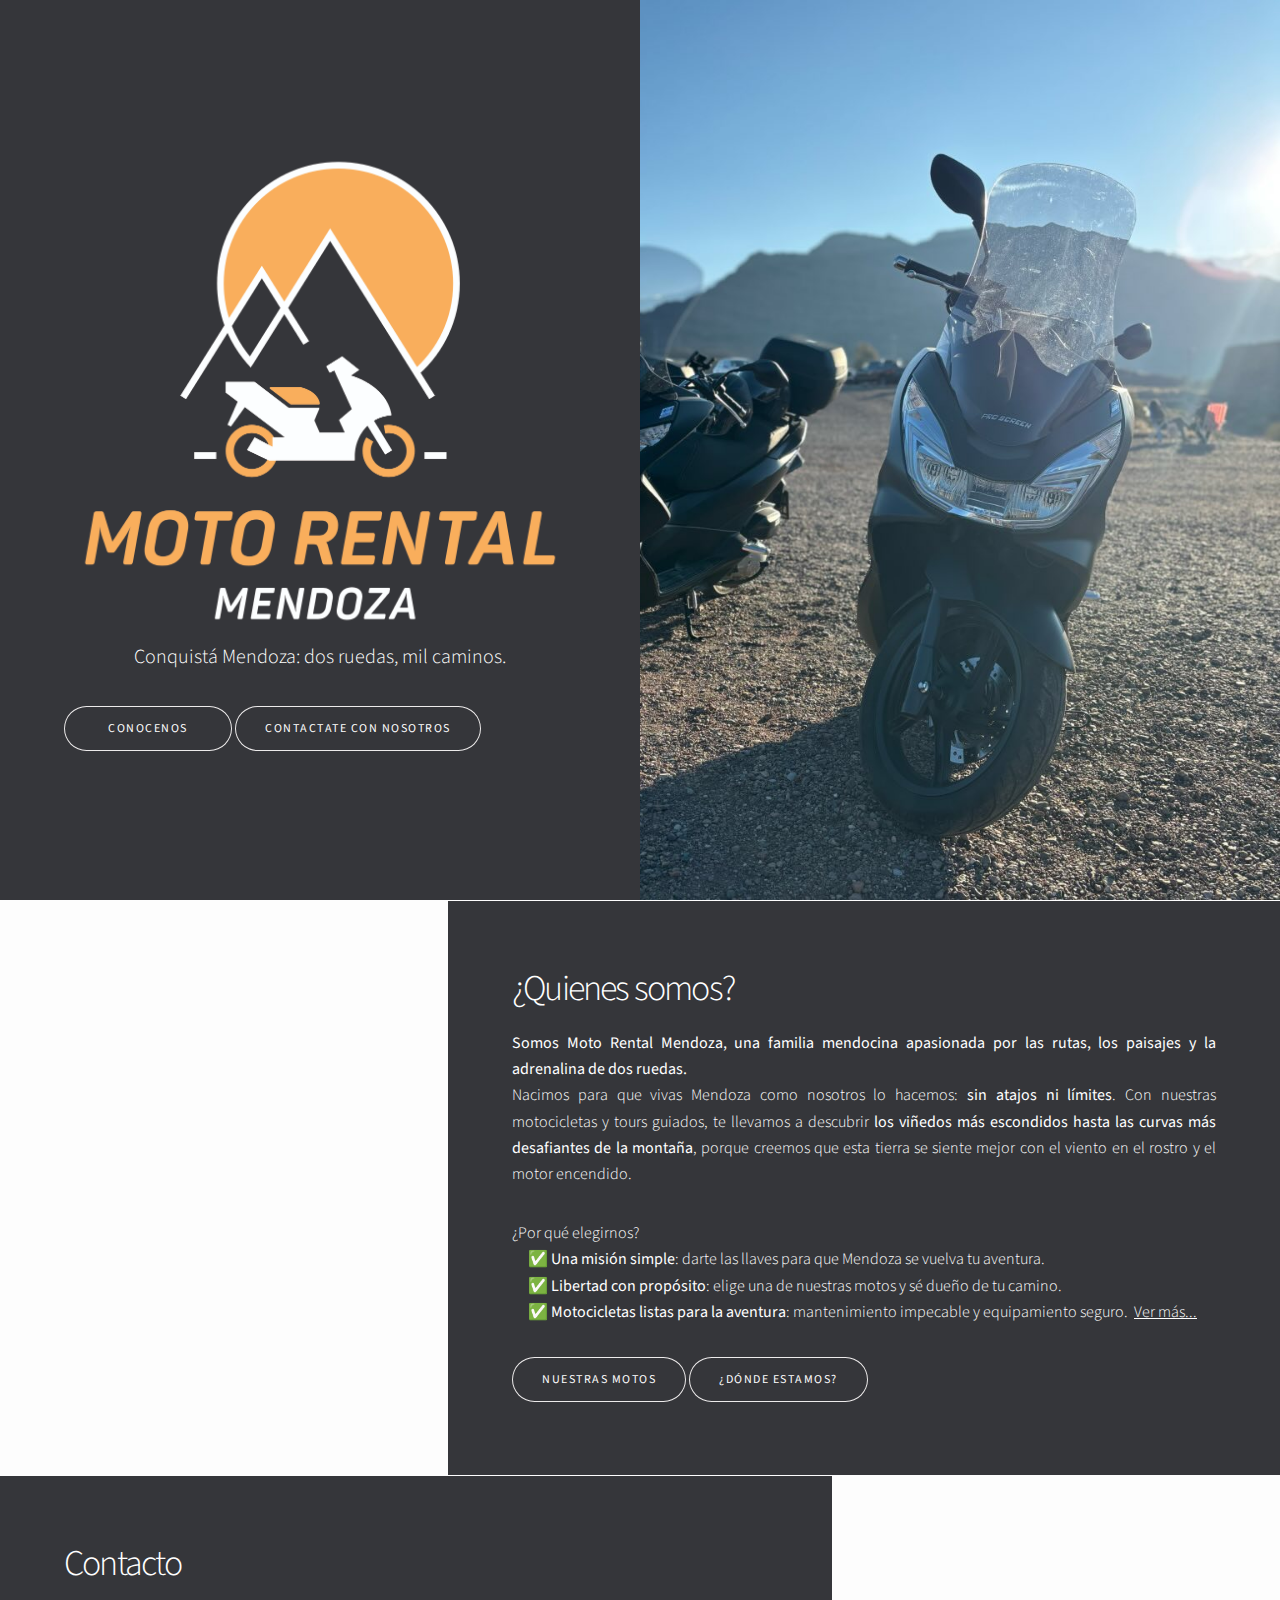
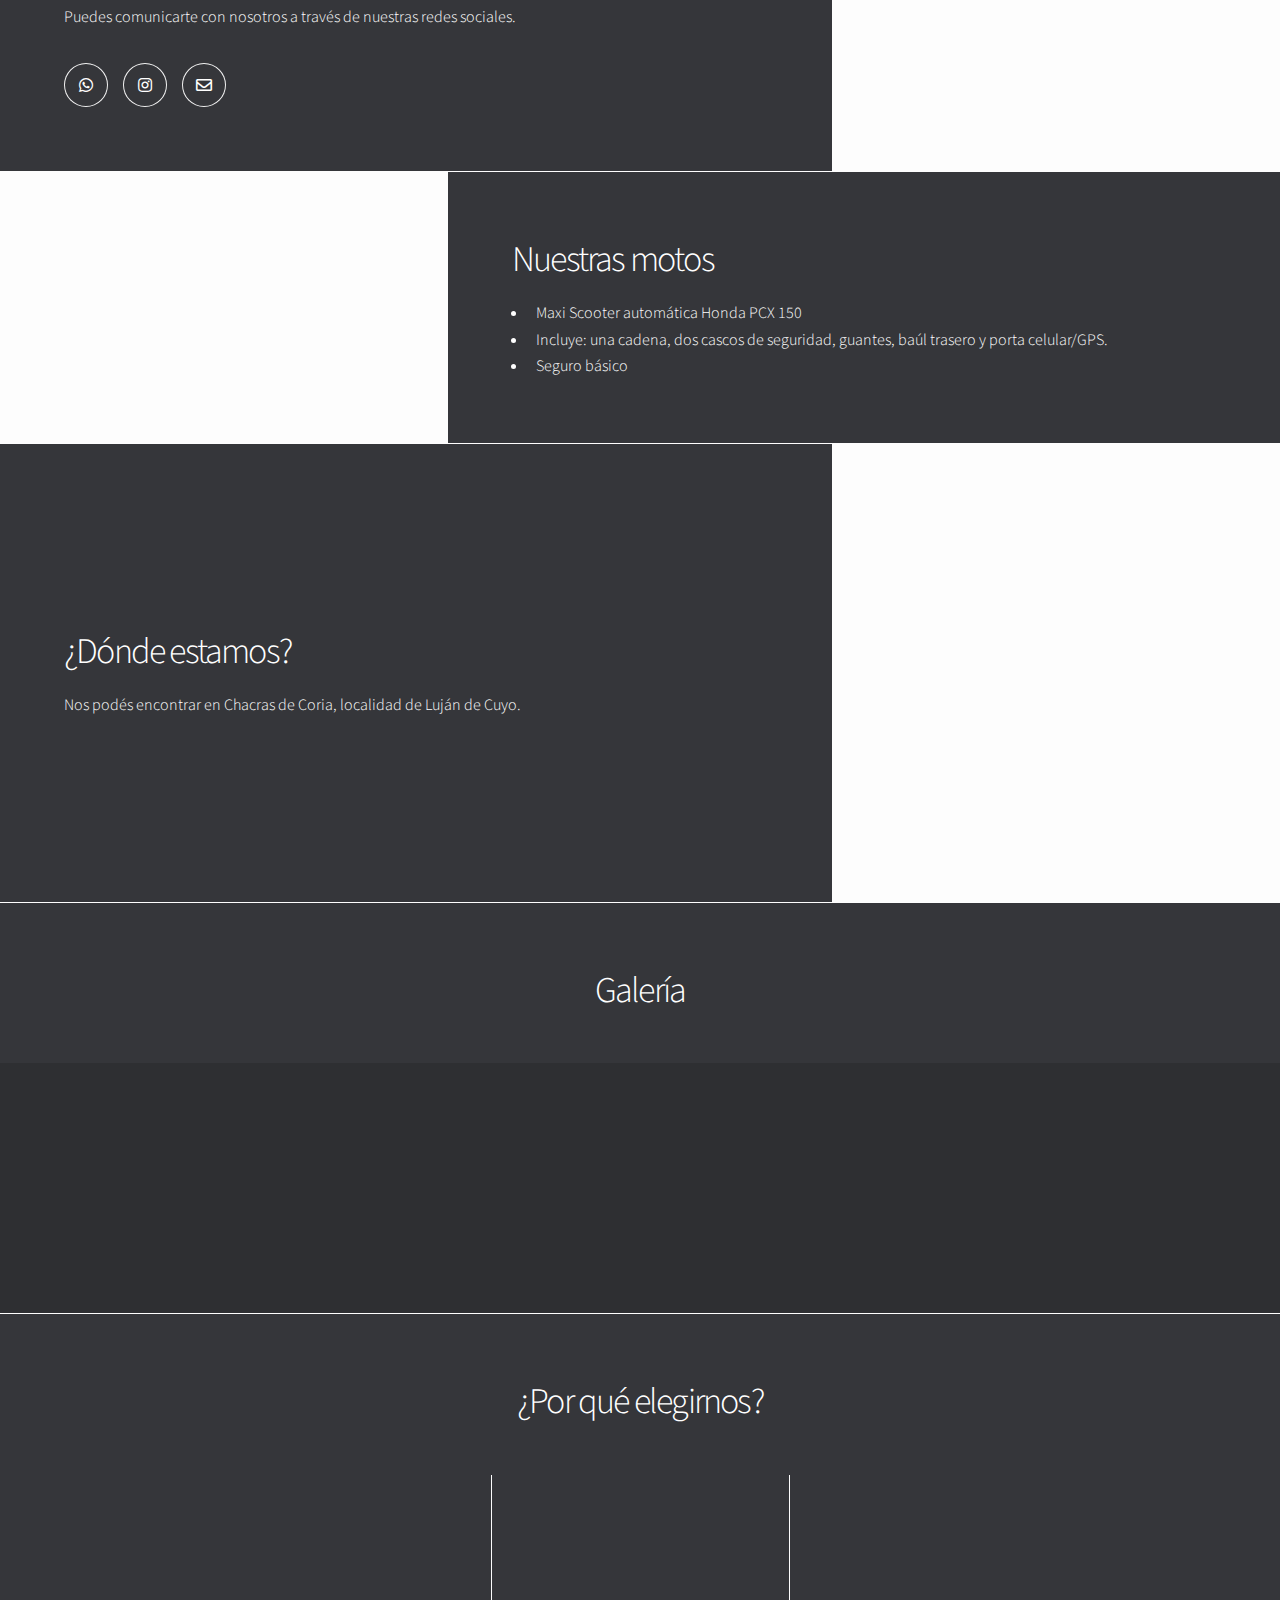
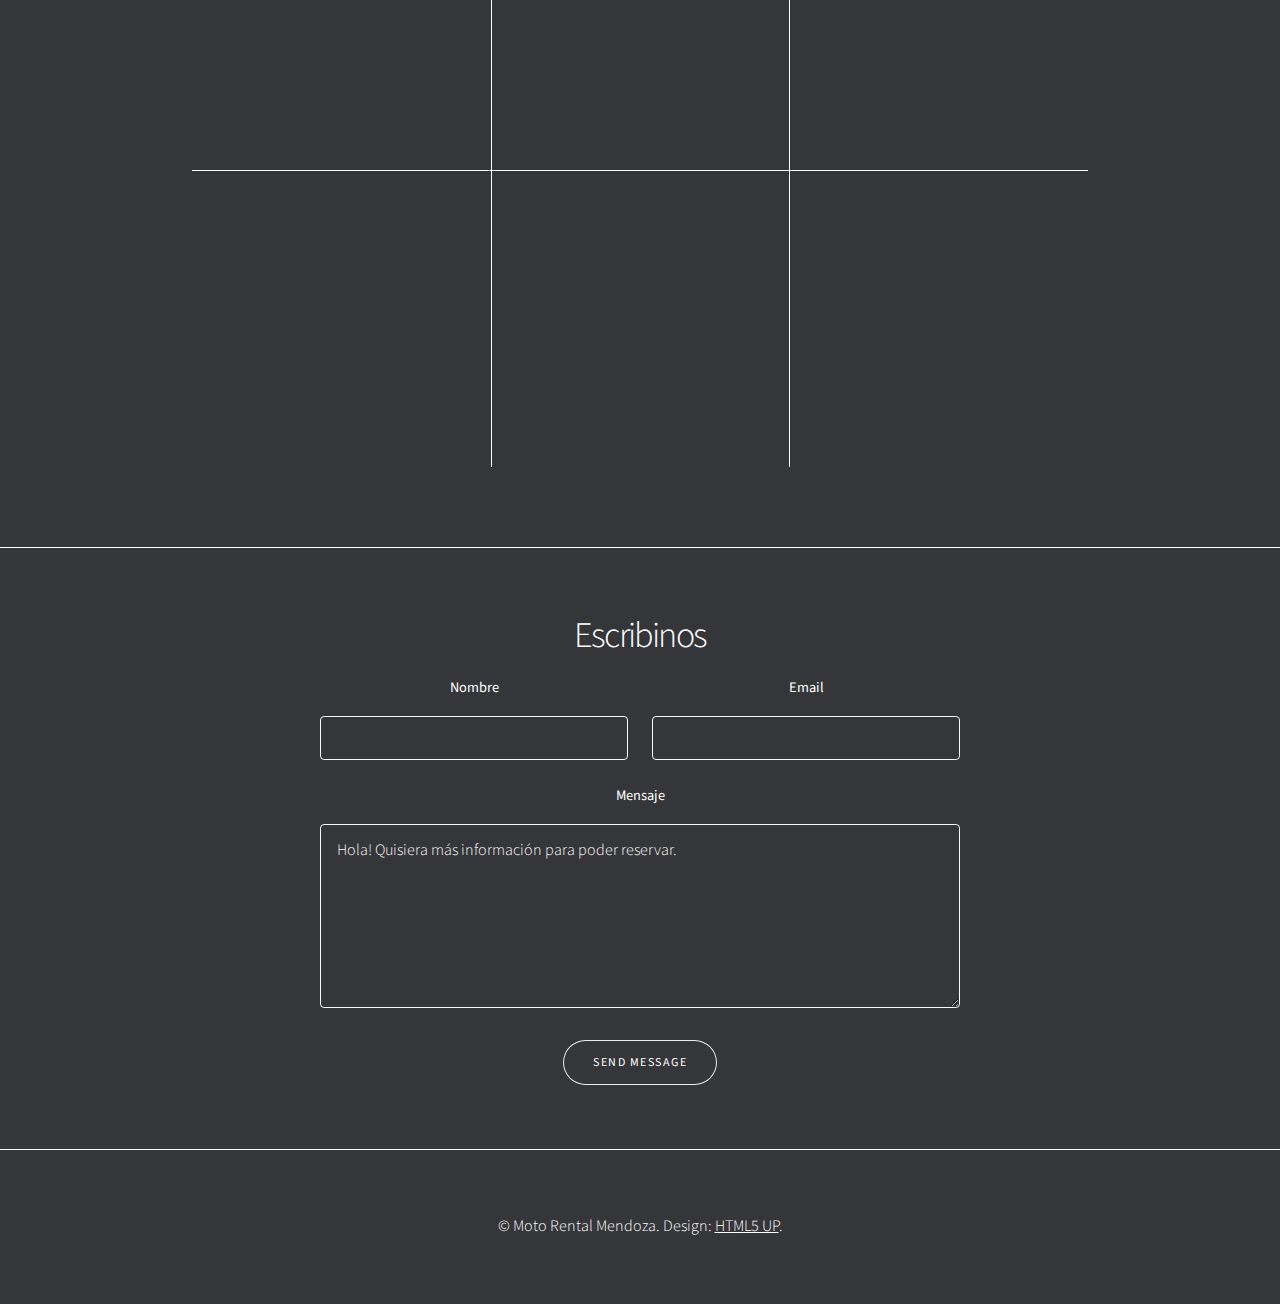
==== index.html @ cdc30442 "[003] Completando la información y estructura" ====
<!DOCTYPE HTML>
<!--
	Story by HTML5 UP
	html5up.net | @ajlkn
	Free for personal and commercial use under the CCA 3.0 license (html5up.net/license)
-->
<html>
	<head>
		<title>Moto Rental Mendoza</title>
		<meta charset="utf-8" />
		<meta name="viewport" content="width=device-width, initial-scale=1, user-scalable=no" />
		<link rel="stylesheet" href="assets/css/main.css" />
		<noscript><link rel="stylesheet" href="assets/css/noscript.css" /></noscript>
	</head>
	<body class="is-preload">

		<!-- Wrapper -->
			<div id="wrapper" class="divided">

				<!-- One -->
					<section class="banner style1 orient-left content-align-left image-position-right fullscreen onload-image-fade-in onload-content-fade-right">
						<div class="content">
							<div style="text-align: center;">
								<img src="images/logo.jpg" alt="Moto Rental Mendoza"  
									style="display: block; margin: auto; 
									max-width: 500px; 
									width: 100%; 
									height: auto;
									object-fit: contain;"
								>
								<!-- <h1>Moto Rental Mendoza</h1> -->
								<p class="major">Conquistá Mendoza: dos ruedas, mil caminos.</p>
							</div>
							<ul class="actions stacked">
								<li>
									<a href="#about-us" class="button big wide smooth-scroll-middle">Conocenos</a>
									<a href="#contact" class="button big wide smooth-scroll-middle">Contactate con nosotros</a>
								</li>
							</ul>
						</div>
						<div class="image">
							<img src="images/banner.jpg" alt="" />
						</div>
					</section>

				<!-- Two -->
					<section class="spotlight style1 orient-right content-align-left image-position-center onscroll-image-fade-in" id="about-us">
						<div class="content">
							<h2>¿Quienes somos?</h2>
							<p style="text-align: justify;"><strong>Somos Moto Rental Mendoza, una familia mendocina apasionada por las rutas, los paisajes y la adrenalina de dos ruedas.</strong>
							<br/>
							Nacimos para que vivas Mendoza como nosotros lo hacemos: <strong>sin atajos ni límites</strong>. Con nuestras motocicletas y tours guiados, te llevamos a descubrir <strong> los viñedos más escondidos hasta las curvas más desafiantes de la montaña</strong>, porque creemos que esta tierra se siente mejor con el viento en el rostro y el motor encendido.</p>
							<p style="text-align: justify;">¿Por qué elegirnos?
								<br/>
								&emsp;✅ <strong>Una misión simple</strong>: darte las llaves para que Mendoza se vuelva tu aventura.
								<br/>
								&emsp;✅ <strong>Libertad con propósito</strong>: elige una de nuestras motos y sé dueño de tu camino.
								<br/>
								&emsp;✅ <strong>Motocicletas listas para la aventura</strong>: mantenimiento impecable y equipamiento seguro.
								&nbsp;<a href="#advantages" class="smooth-scroll-middle">Ver más...</a>
							</p>
							<ul class="actions stacked">
								<li>
									<a href="#characteristics" class="button big wide smooth-scroll-middle">Nuestras motos</a>
									<a href="#location" class="button big wide smooth-scroll-middle">¿Dónde estamos?</a>
								</li>
							</ul>
						</div>
						<div class="image">
							<img src="images/spotlight01.jpg" alt="" />
						</div>
					</section>

				<!-- Three -->
					<section class="spotlight style1 orient-left content-align-left image-position-center onscroll-image-fade-in" id="contact">
						<div class="content">
							<h2>Contacto</h2>
							<p>Puedes comunicarte con nosotros a través de nuestras redes sociales.</p>
							<div class="inner">
								<ul class="icons">
									<li><a href="https://wa.me/+5492616161422" class="icon brands style2 fa-whatsapp"><span class="label">WhatsApp</span></a></li>
									<li><a href="https://www.instagram.com/moto.rental.mendoza/" class="icon brands style2 fa-instagram"><span class="label">Instagram</span></a></li>
									<li><a href="#get-in-touch" class="icon style2 fa-envelope smooth-scroll-middle"><span class="label">Email</span></a></li>
								</ul>
							</div>
						</div>
						<div class="image">
							<img src="images/spotlight02.jpg" alt="" />
						</div>
					</section>

				<!-- Four -->
					<section class="spotlight style1 orient-right content-align-left image-position-center onscroll-image-fade-in" id="characteristics">
						<div class="content">
							<h2>Nuestras motos</h2>
							<ul>
								<li>Maxi Scooter automática Honda PCX 150</li>
								<li>Incluye: una cadena, dos cascos de seguridad, guantes, baúl trasero y porta celular/GPS.</li>
								<li>Seguro básico</li>
							</ul>
						</div>
						<div class="image">
							<img src="images/spotlight03.jpg" alt="" />
						</div>
					</section>
				
				<!-- Five -->
					<section class="spotlight style1 orient-left content-align-left image-position-center onscroll-image-fade-in" id="location">
						<div class="content">
							<h2>¿Dónde estamos?</h2>
							<p>Nos podés encontrar en Chacras de Coria, localidad de Luján de Cuyo.</p>
						</div>
						<div class="image">
							<iframe src="https://www.google.com/maps/embed?pb=!1m18!1m12!1m3!1d53532.70103894198!2d-68.9252458429447!3d-33.00921101012655!2m3!1f0!2f0!3f0!3m2!1i1024!2i768!4f13.1!3m3!1m2!1s0x967e0b9d59da01f5%3A0x8ca1f33d0d5bf7c3!2sMoto%20Rental%20Mendoza!5e0!3m2!1ses-419!2sar!4v1741105921886!5m2!1ses-419!2sar" width="600" height="450" style="border:0;" allowfullscreen="" loading="lazy" referrerpolicy="no-referrer-when-downgrade"></iframe>
						</div>
					</section>

				<!-- Six -->
					<section class="wrapper style1 align-center">
						<div class="inner">
							<h2>Galería</h2>
						</div>

						<!-- Gallery -->
							<div class="gallery style2 medium lightbox onscroll-fade-in">
								<article>
									<a href="images/gallery/fulls/01.jpg" class="image">
										<img src="images/gallery/thumbs/01.jpg" alt="" />
									</a>
									<div class="caption">
										<h3>Ipsum Dolor</h3>
										<p>Lorem ipsum dolor amet, consectetur magna etiam elit. Etiam sed ultrices.</p>
										<ul class="actions fixed">
											<li><span class="button small">Details</span></li>
										</ul>
									</div>
								</article>
								<article>
									<a href="images/gallery/fulls/02.jpg" class="image">
										<img src="images/gallery/thumbs/02.jpg" alt="" />
									</a>
									<div class="caption">
										<h3>Feugiat Lorem</h3>
										<p>Lorem ipsum dolor amet, consectetur magna etiam elit. Etiam sed ultrices.</p>
										<ul class="actions fixed">
											<li><span class="button small">Details</span></li>
										</ul>
									</div>
								</article>
								<article>
									<a href="images/gallery/fulls/03.jpg" class="image">
										<img src="images/gallery/thumbs/03.jpg" alt="" />
									</a>
									<div class="caption">
										<h3>Magna Amet</h3>
										<p>Lorem ipsum dolor amet, consectetur magna etiam elit. Etiam sed ultrices.</p>
										<ul class="actions fixed">
											<li><span class="button small">Details</span></li>
										</ul>
									</div>
								</article>
								<article>
									<a href="images/gallery/fulls/04.jpg" class="image">
										<img src="images/gallery/thumbs/04.jpg" alt="" />
									</a>
									<div class="caption">
										<h3>Sed Tempus</h3>
										<p>Lorem ipsum dolor amet, consectetur magna etiam elit. Etiam sed ultrices.</p>
										<ul class="actions fixed">
											<li><span class="button small">Details</span></li>
										</ul>
									</div>
								</article>
								<article>
									<a href="images/gallery/fulls/05.jpg" class="image">
										<img src="images/gallery/thumbs/05.jpg" alt="" />
									</a>
									<div class="caption">
										<h3>Ultrices Magna</h3>
										<p>Lorem ipsum dolor amet, consectetur magna etiam elit. Etiam sed ultrices.</p>
										<ul class="actions fixed">
											<li><span class="button small">Details</span></li>
										</ul>
									</div>
								</article>
								<article>
									<a href="images/gallery/fulls/06.jpg" class="image">
										<img src="images/gallery/thumbs/06.jpg" alt="" />
									</a>
									<div class="caption">
										<h3>Sed Tempus</h3>
										<p>Lorem ipsum dolor amet, consectetur magna etiam elit. Etiam sed ultrices.</p>
										<ul class="actions fixed">
											<li><span class="button small">Details</span></li>
										</ul>
									</div>
								</article>
								<article>
									<a href="images/gallery/fulls/07.jpg" class="image">
										<img src="images/gallery/thumbs/07.jpg" alt="" />
									</a>
									<div class="caption">
										<h3>Ipsum Lorem</h3>
										<p>Lorem ipsum dolor amet, consectetur magna etiam elit. Etiam sed ultrices.</p>
										<ul class="actions fixed">
											<li><span class="button small">Details</span></li>
										</ul>
									</div>
								</article>
								<article>
									<a href="images/gallery/fulls/08.jpg" class="image">
										<img src="images/gallery/thumbs/08.jpg" alt="" />
									</a>
									<div class="caption">
										<h3>Magna Risus</h3>
										<p>Lorem ipsum dolor amet, consectetur magna etiam elit. Etiam sed ultrices.</p>
										<ul class="actions fixed">
											<li><span class="button small">Details</span></li>
										</ul>
									</div>
								</article>
								<article>
									<a href="images/gallery/fulls/09.jpg" class="image">
										<img src="images/gallery/thumbs/09.jpg" alt="" />
									</a>
									<div class="caption">
										<h3>Tempus Dolor</h3>
										<p>Lorem ipsum dolor amet, consectetur magna etiam elit. Etiam sed ultrices.</p>
										<ul class="actions fixed">
											<li><span class="button small">Details</span></li>
										</ul>
									</div>
								</article>
								<article>
									<a href="images/gallery/fulls/10.jpg" class="image">
										<img src="images/gallery/thumbs/10.jpg" alt="" />
									</a>
									<div class="caption">
										<h3>Sed Etiam</h3>
										<p>Lorem ipsum dolor amet, consectetur magna etiam elit. Etiam sed ultrices.</p>
										<ul class="actions fixed">
											<li><span class="button small">Details</span></li>
										</ul>
									</div>
								</article>
								<article>
									<a href="images/gallery/fulls/11.jpg" class="image">
										<img src="images/gallery/thumbs/11.jpg" alt="" />
									</a>
									<div class="caption">
										<h3>Magna Lorem</h3>
										<p>Lorem ipsum dolor amet, consectetur magna etiam elit. Etiam sed ultrices.</p>
										<ul class="actions fixed">
											<li><span class="button small">Details</span></li>
										</ul>
									</div>
								</article>
								<article>
									<a href="images/gallery/fulls/12.jpg" class="image">
										<img src="images/gallery/thumbs/12.jpg" alt="" />
									</a>
									<div class="caption">
										<h3>Ipsum Dolor</h3>
										<p>Lorem ipsum dolor amet, consectetur magna etiam elit. Etiam sed ultrices.</p>
										<ul class="actions fixed">
											<li><span class="button small">Details</span></li>
										</ul>
									</div>
								</article>
							</div>

					</section>

				<!-- Six -->
					<section class="wrapper style1 align-center" id="advantages">
						<div class="inner">
							<h2>¿Por qué elegirnos?</h2>
							<div class="items style1 medium onscroll-fade-in">
								<section>
									<span class="icon solid style2 major fa-piggy-bank"></span>
									<h3>Económica</h3>
									<p>Es una forma económica y divertida de recorrer la provincia.</p>
								</section>
								<section>
									<span class="icon solid style2 major fa-couch"></span>
									<h3>Comodidad</h3>
									<p>Motos pensadas para duetos. Con sillines amplios y distribución equilibrada.</p>
								</section>
								<section>
									<span class="icon solid style2 major fa-boxes"></span>
									<h3>Almacenamiento</h3>
									<p>Nuestras motos cuentan con compartimientos amplios para que tus pertenencias te acompañen a dónde vayas.</p>
								</section>
								<section>
									<span class="icon solid style2 major fa-motorcycle"></span>
									<h3>Simpleza</h3>
									<p>Al ser automáticas, resultan amigables y fáciles de manejar para el conductor.</p>
								</section>
								<section>
									<span class="icon solid style2 major fa-gas-pump"></span>
									<h3>Autonomía</h3>
									<p>Las motos poseen una amplia autonomía de 300km con el tanque lleno, para que tu recorrido sea el más completo.</p>
								</section>
								<section>
									<span class="icon solid style2 major fa-id-card"></span>
									<h3>Requisitos mínimos</h3>
									<p>Para conducir nuestras motos se necesita carnet Clase A 1.2 para motos a partir de 150cc</p>
								</section>
							</div>
						</div>
					</section>

				<!-- Seven -->
					<section class="wrapper style1 align-center" id="get-in-touch">
						<div class="inner medium">
							<h2>Escribinos</h2>
							<form method="post" action="#">
								<div class="fields">
									<div class="field half">
										<label for="name">Nombre</label>
										<input type="text" name="name" id="name" value="" />
									</div>
									<div class="field half">
										<label for="email">Email</label>
										<input type="email" name="email" id="email" value="" />
									</div>
									<div class="field">
										<label for="message">Mensaje</label>
										<textarea placeholder="Hola! Quisiera más información para poder reservar." name="message" id="message" rows="6"></textarea>
									</div>
								</div>
								<ul class="actions special">
									<li><input type="submit" name="submit" id="submit" value="Send Message" /></li>
								</ul>
							</form>
						</div>
					</section>

				<!-- Footer -->
					<footer class="wrapper style1 align-center">
						<div class="inner">
							<p>&copy; Moto Rental Mendoza. Design: <a href="https://html5up.net">HTML5 UP</a>.</p>
						</div>
					</footer>

			</div>

		<!-- Scripts -->
			<script src="assets/js/jquery.min.js"></script>
			<script src="assets/js/jquery.scrollex.min.js"></script>
			<script src="assets/js/jquery.scrolly.min.js"></script>
			<script src="assets/js/browser.min.js"></script>
			<script src="assets/js/breakpoints.min.js"></script>
			<script src="assets/js/util.js"></script>
			<script src="assets/js/main.js"></script>

	</body>
</html>
---- assets/css/main.css ----
@import url(fontawesome-all.min.css);
@import url("https://fonts.googleapis.com/css?family=Source+Sans+Pro:300,300i,400,400i");

/*
	Story by HTML5 UP
	html5up.net | @ajlkn
	Free for personal and commercial use under the CCA 3.0 license (html5up.net/license)
*/

html, body, div, span, applet, object,
iframe, h1, h2, h3, h4, h5, h6, p, blockquote,
pre, a, abbr, acronym, address, big, cite,
code, del, dfn, em, img, ins, kbd, q, s, samp,
small, strike, strong, sub, sup, tt, var, b,
u, i, center, dl, dt, dd, ol, ul, li, fieldset,
form, label, legend, table, caption, tbody,
tfoot, thead, tr, th, td, article, aside,
canvas, details, embed, figure, figcaption,
footer, header, hgroup, menu, nav, output, ruby,
section, summary, time, mark, audio, video {
	margin: 0;
	padding: 0;
	border: 0;
	font-size: 100%;
	font: inherit;
	vertical-align: baseline;}

article, aside, details, figcaption, figure,
footer, header, hgroup, menu, nav, section {
	display: block;}

body {
	line-height: 1;
}

ol, ul {
	list-style: none;
}

blockquote, q {
	quotes: none;
}

	blockquote:before, blockquote:after, q:before, q:after {
		content: '';
		content: none;
	}

table {
	border-collapse: collapse;
	border-spacing: 0;
}

body {
	-webkit-text-size-adjust: none;
}

mark {
	background-color: transparent;
	color: inherit;
}

input::-moz-focus-inner {
	border: 0;
	padding: 0;
}

input, select, textarea {
	-moz-appearance: none;
	-webkit-appearance: none;
	-ms-appearance: none;
	appearance: none;
}

/* Basic */

	@-ms-viewport {
		width: device-width;
	}

	body {
		-ms-overflow-style: scrollbar;
	}

	@media screen and (max-width: 480px) {

		html, body {
			min-width: 320px;
		}

	}

	html {
		box-sizing: border-box;
	}

	*, *:before, *:after {
		box-sizing: inherit;
	}

	body {
		background: #ffffff;
	}

		body.is-preload *, body.is-preload *:before, body.is-preload *:after {
			-moz-animation: none !important;
			-webkit-animation: none !important;
			-ms-animation: none !important;
			animation: none !important;
			-moz-transition: none !important;
			-webkit-transition: none !important;
			-ms-transition: none !important;
			transition: none !important;
		}

/* Type */

	html {
		font-size: 18pt;
	}

		@media screen and (max-width: 1680px) {

			html {
				font-size: 14pt;
			}

		}

		@media screen and (max-width: 1280px) {

			html {
				font-size: 12pt;
			}

		}

		@media screen and (max-width: 736px) {

			html {
				font-size: 11pt;
			}

		}

		@media screen and (max-width: 360px) {

			html {
				font-size: 10pt;
			}

		}

	body {
		background-color: #35363A;
		color: #ffffff;
	}

	body, input, select, textarea {
		font-family: "Source Sans Pro", Helvetica, sans-serif;
		font-size: 1rem;
		font-weight: 300;
		line-height: 1.65;
	}

	a {
		-moz-transition: color 0.2s ease-in-out;
		-webkit-transition: color 0.2s ease-in-out;
		-ms-transition: color 0.2s ease-in-out;
		transition: color 0.2s ease-in-out;
		text-decoration: underline;
	}

		a:hover {
			text-decoration: none;
		}

	strong, b {
		font-weight: 400;
	}

	em, i {
		font-style: italic;
	}

	p {
		margin: 0 0 2rem 0;
	}

		p.major {
			font-size: 1.25rem;
		}

	h1, h2, h3, h4, h5, h6 {
		font-weight: 300;
		line-height: 1.375;
		letter-spacing: -0.05em;
		margin: 0 0 1rem 0;
	}

		h1 a, h2 a, h3 a, h4 a, h5 a, h6 a {
			color: inherit;
			text-decoration: none;
		}

	h1 {
		font-size: 3.5rem;
		line-height: 1.2;
	}

	h2 {
		font-size: 2.25rem;
	}

	h3 {
		font-size: 1.5rem;
	}

	h4 {
		font-size: 1.1rem;
	}

	h5 {
		font-size: 0.9rem;
	}

	h6 {
		font-size: 0.7rem;
	}

	sub {
		font-size: 0.8rem;
		position: relative;
		top: 0.5rem;
	}

	sup {
		font-size: 0.8rem;
		position: relative;
		top: -0.5rem;
	}

	blockquote {
		border-left: solid 4px;
		font-style: italic;
		margin: 0 0 2rem 0;
		padding: 0.5rem 0 0.5rem 2rem;
	}

	code {
		border-radius: 4px;
		font-family: "Courier New", monospace;
		font-size: 0.9em;
		margin: 0 0.25rem;
		padding: 0.25rem 0.325rem;
	}

	pre {
		-webkit-overflow-scrolling: touch;
		font-family: "Courier New", monospace;
		font-size: 0.9em;
		margin: 0 0 2rem 0;
	}

		pre code {
			display: block;
			line-height: 1.5;
			padding: 0.75rem 1rem;
			overflow-x: auto;
		}

	hr {
		border: 0;
		border-bottom: solid 1px;
		margin: 2.5rem 0;
	}

		hr.major {
			margin: 3.5rem 0;
		}

	.align-left {
		text-align: left;
	}

	.align-center {
		text-align: center;
	}

	.align-right {
		text-align: right;
	}

	@media screen and (max-width: 736px) {

		p.major {
			font-size: 1.1rem;
		}

		h1 {
			font-size: 2.5rem;
		}

		h2 {
			font-size: 2rem;
		}

		h3 {
			font-size: 1.25rem;
		}

		h4 {
			font-size: 1rem;
		}

	}

	input, select, textarea {
		color: #ffffff;
	}

	a {
		color: #ffffff;
	}

		a:hover {
			color: #FFA147;
		}

	strong, b {
		color: #ffffff;
	}

	h1, h2, h3, h4, h5, h6 {
		color: #ffffff;
	}

	blockquote {
		border-left-color: rgba(240, 239, 239, 0.987);
	}

	code {
		background: rgb(244, 242, 242);
		border-color: rgba(240, 237, 237, 0.947);
	}

	hr {
		border-bottom-color: rgba(248, 248, 248, 0.971);
	}

/* Row */

	.row {
		display: flex;
		flex-wrap: wrap;
		box-sizing: border-box;
		align-items: stretch;
	}

		.row > * {
			box-sizing: border-box;
		}

		.row.gtr-uniform > * > :last-child {
			margin-bottom: 0;
		}

		.row.aln-left {
			justify-content: flex-start;
		}

		.row.aln-center {
			justify-content: center;
		}

		.row.aln-right {
			justify-content: flex-end;
		}

		.row.aln-top {
			align-items: flex-start;
		}

		.row.aln-middle {
			align-items: center;
		}

		.row.aln-bottom {
			align-items: flex-end;
		}

		.row > .imp {
			order: -1;
		}

		.row > .col-1 {
			width: 8.33333%;
		}

		.row > .off-1 {
			margin-left: 8.33333%;
		}

		.row > .col-2 {
			width: 16.66667%;
		}

		.row > .off-2 {
			margin-left: 16.66667%;
		}

		.row > .col-3 {
			width: 25%;
		}

		.row > .off-3 {
			margin-left: 25%;
		}

		.row > .col-4 {
			width: 33.33333%;
		}

		.row > .off-4 {
			margin-left: 33.33333%;
		}

		.row > .col-5 {
			width: 41.66667%;
		}

		.row > .off-5 {
			margin-left: 41.66667%;
		}

		.row > .col-6 {
			width: 50%;
		}

		.row > .off-6 {
			margin-left: 50%;
		}

		.row > .col-7 {
			width: 58.33333%;
		}

		.row > .off-7 {
			margin-left: 58.33333%;
		}

		.row > .col-8 {
			width: 66.66667%;
		}

		.row > .off-8 {
			margin-left: 66.66667%;
		}

		.row > .col-9 {
			width: 75%;
		}

		.row > .off-9 {
			margin-left: 75%;
		}

		.row > .col-10 {
			width: 83.33333%;
		}

		.row > .off-10 {
			margin-left: 83.33333%;
		}

		.row > .col-11 {
			width: 91.66667%;
		}

		.row > .off-11 {
			margin-left: 91.66667%;
		}

		.row > .col-12 {
			width: 100%;
		}

		.row > .off-12 {
			margin-left: 100%;
		}

		.row.gtr-0 {
			margin-top: 0;
			margin-left: 0rem;
		}

			.row.gtr-0 > * {
				padding: 0 0 0 0rem;
			}

			.row.gtr-0.gtr-uniform {
				margin-top: 0rem;
			}

				.row.gtr-0.gtr-uniform > * {
					padding-top: 0rem;
				}

		.row.gtr-25 {
			margin-top: 0;
			margin-left: -0.5rem;
		}

			.row.gtr-25 > * {
				padding: 0 0 0 0.5rem;
			}

			.row.gtr-25.gtr-uniform {
				margin-top: -0.5rem;
			}

				.row.gtr-25.gtr-uniform > * {
					padding-top: 0.5rem;
				}

		.row.gtr-50 {
			margin-top: 0;
			margin-left: -1rem;
		}

			.row.gtr-50 > * {
				padding: 0 0 0 1rem;
			}

			.row.gtr-50.gtr-uniform {
				margin-top: -1rem;
			}

				.row.gtr-50.gtr-uniform > * {
					padding-top: 1rem;
				}

		.row {
			margin-top: 0;
			margin-left: -2rem;
		}

			.row > * {
				padding: 0 0 0 2rem;
			}

			.row.gtr-uniform {
				margin-top: -2rem;
			}

				.row.gtr-uniform > * {
					padding-top: 2rem;
				}

		.row.gtr-150 {
			margin-top: 0;
			margin-left: -3rem;
		}

			.row.gtr-150 > * {
				padding: 0 0 0 3rem;
			}

			.row.gtr-150.gtr-uniform {
				margin-top: -3rem;
			}

				.row.gtr-150.gtr-uniform > * {
					padding-top: 3rem;
				}

		.row.gtr-200 {
			margin-top: 0;
			margin-left: -4rem;
		}

			.row.gtr-200 > * {
				padding: 0 0 0 4rem;
			}

			.row.gtr-200.gtr-uniform {
				margin-top: -4rem;
			}

				.row.gtr-200.gtr-uniform > * {
					padding-top: 4rem;
				}

		@media screen and (max-width: 1680px) {

			.row {
				display: flex;
				flex-wrap: wrap;
				box-sizing: border-box;
				align-items: stretch;
			}

				.row > * {
					box-sizing: border-box;
				}

				.row.gtr-uniform > * > :last-child {
					margin-bottom: 0;
				}

				.row.aln-left {
					justify-content: flex-start;
				}

				.row.aln-center {
					justify-content: center;
				}

				.row.aln-right {
					justify-content: flex-end;
				}

				.row.aln-top {
					align-items: flex-start;
				}

				.row.aln-middle {
					align-items: center;
				}

				.row.aln-bottom {
					align-items: flex-end;
				}

				.row > .imp-xlarge {
					order: -1;
				}

				.row > .col-1-xlarge {
					width: 8.33333%;
				}

				.row > .off-1-xlarge {
					margin-left: 8.33333%;
				}

				.row > .col-2-xlarge {
					width: 16.66667%;
				}

				.row > .off-2-xlarge {
					margin-left: 16.66667%;
				}

				.row > .col-3-xlarge {
					width: 25%;
				}

				.row > .off-3-xlarge {
					margin-left: 25%;
				}

				.row > .col-4-xlarge {
					width: 33.33333%;
				}

				.row > .off-4-xlarge {
					margin-left: 33.33333%;
				}

				.row > .col-5-xlarge {
					width: 41.66667%;
				}

				.row > .off-5-xlarge {
					margin-left: 41.66667%;
				}

				.row > .col-6-xlarge {
					width: 50%;
				}

				.row > .off-6-xlarge {
					margin-left: 50%;
				}

				.row > .col-7-xlarge {
					width: 58.33333%;
				}

				.row > .off-7-xlarge {
					margin-left: 58.33333%;
				}

				.row > .col-8-xlarge {
					width: 66.66667%;
				}

				.row > .off-8-xlarge {
					margin-left: 66.66667%;
				}

				.row > .col-9-xlarge {
					width: 75%;
				}

				.row > .off-9-xlarge {
					margin-left: 75%;
				}

				.row > .col-10-xlarge {
					width: 83.33333%;
				}

				.row > .off-10-xlarge {
					margin-left: 83.33333%;
				}

				.row > .col-11-xlarge {
					width: 91.66667%;
				}

				.row > .off-11-xlarge {
					margin-left: 91.66667%;
				}

				.row > .col-12-xlarge {
					width: 100%;
				}

				.row > .off-12-xlarge {
					margin-left: 100%;
				}

				.row.gtr-0 {
					margin-top: 0;
					margin-left: 0rem;
				}

					.row.gtr-0 > * {
						padding: 0 0 0 0rem;
					}

					.row.gtr-0.gtr-uniform {
						margin-top: 0rem;
					}

						.row.gtr-0.gtr-uniform > * {
							padding-top: 0rem;
						}

				.row.gtr-25 {
					margin-top: 0;
					margin-left: -0.5rem;
				}

					.row.gtr-25 > * {
						padding: 0 0 0 0.5rem;
					}

					.row.gtr-25.gtr-uniform {
						margin-top: -0.5rem;
					}

						.row.gtr-25.gtr-uniform > * {
							padding-top: 0.5rem;
						}

				.row.gtr-50 {
					margin-top: 0;
					margin-left: -1rem;
				}

					.row.gtr-50 > * {
						padding: 0 0 0 1rem;
					}

					.row.gtr-50.gtr-uniform {
						margin-top: -1rem;
					}

						.row.gtr-50.gtr-uniform > * {
							padding-top: 1rem;
						}

				.row {
					margin-top: 0;
					margin-left: -2rem;
				}

					.row > * {
						padding: 0 0 0 2rem;
					}

					.row.gtr-uniform {
						margin-top: -2rem;
					}

						.row.gtr-uniform > * {
							padding-top: 2rem;
						}

				.row.gtr-150 {
					margin-top: 0;
					margin-left: -3rem;
				}

					.row.gtr-150 > * {
						padding: 0 0 0 3rem;
					}

					.row.gtr-150.gtr-uniform {
						margin-top: -3rem;
					}

						.row.gtr-150.gtr-uniform > * {
							padding-top: 3rem;
						}

				.row.gtr-200 {
					margin-top: 0;
					margin-left: -4rem;
				}

					.row.gtr-200 > * {
						padding: 0 0 0 4rem;
					}

					.row.gtr-200.gtr-uniform {
						margin-top: -4rem;
					}

						.row.gtr-200.gtr-uniform > * {
							padding-top: 4rem;
						}

		}

		@media screen and (max-width: 1280px) {

			.row {
				display: flex;
				flex-wrap: wrap;
				box-sizing: border-box;
				align-items: stretch;
			}

				.row > * {
					box-sizing: border-box;
				}

				.row.gtr-uniform > * > :last-child {
					margin-bottom: 0;
				}

				.row.aln-left {
					justify-content: flex-start;
				}

				.row.aln-center {
					justify-content: center;
				}

				.row.aln-right {
					justify-content: flex-end;
				}

				.row.aln-top {
					align-items: flex-start;
				}

				.row.aln-middle {
					align-items: center;
				}

				.row.aln-bottom {
					align-items: flex-end;
				}

				.row > .imp-large {
					order: -1;
				}

				.row > .col-1-large {
					width: 8.33333%;
				}

				.row > .off-1-large {
					margin-left: 8.33333%;
				}

				.row > .col-2-large {
					width: 16.66667%;
				}

				.row > .off-2-large {
					margin-left: 16.66667%;
				}

				.row > .col-3-large {
					width: 25%;
				}

				.row > .off-3-large {
					margin-left: 25%;
				}

				.row > .col-4-large {
					width: 33.33333%;
				}

				.row > .off-4-large {
					margin-left: 33.33333%;
				}

				.row > .col-5-large {
					width: 41.66667%;
				}

				.row > .off-5-large {
					margin-left: 41.66667%;
				}

				.row > .col-6-large {
					width: 50%;
				}

				.row > .off-6-large {
					margin-left: 50%;
				}

				.row > .col-7-large {
					width: 58.33333%;
				}

				.row > .off-7-large {
					margin-left: 58.33333%;
				}

				.row > .col-8-large {
					width: 66.66667%;
				}

				.row > .off-8-large {
					margin-left: 66.66667%;
				}

				.row > .col-9-large {
					width: 75%;
				}

				.row > .off-9-large {
					margin-left: 75%;
				}

				.row > .col-10-large {
					width: 83.33333%;
				}

				.row > .off-10-large {
					margin-left: 83.33333%;
				}

				.row > .col-11-large {
					width: 91.66667%;
				}

				.row > .off-11-large {
					margin-left: 91.66667%;
				}

				.row > .col-12-large {
					width: 100%;
				}

				.row > .off-12-large {
					margin-left: 100%;
				}

				.row.gtr-0 {
					margin-top: 0;
					margin-left: 0rem;
				}

					.row.gtr-0 > * {
						padding: 0 0 0 0rem;
					}

					.row.gtr-0.gtr-uniform {
						margin-top: 0rem;
					}

						.row.gtr-0.gtr-uniform > * {
							padding-top: 0rem;
						}

				.row.gtr-25 {
					margin-top: 0;
					margin-left: -0.5rem;
				}

					.row.gtr-25 > * {
						padding: 0 0 0 0.5rem;
					}

					.row.gtr-25.gtr-uniform {
						margin-top: -0.5rem;
					}

						.row.gtr-25.gtr-uniform > * {
							padding-top: 0.5rem;
						}

				.row.gtr-50 {
					margin-top: 0;
					margin-left: -1rem;
				}

					.row.gtr-50 > * {
						padding: 0 0 0 1rem;
					}

					.row.gtr-50.gtr-uniform {
						margin-top: -1rem;
					}

						.row.gtr-50.gtr-uniform > * {
							padding-top: 1rem;
						}

				.row {
					margin-top: 0;
					margin-left: -2rem;
				}

					.row > * {
						padding: 0 0 0 2rem;
					}

					.row.gtr-uniform {
						margin-top: -2rem;
					}

						.row.gtr-uniform > * {
							padding-top: 2rem;
						}

				.row.gtr-150 {
					margin-top: 0;
					margin-left: -3rem;
				}

					.row.gtr-150 > * {
						padding: 0 0 0 3rem;
					}

					.row.gtr-150.gtr-uniform {
						margin-top: -3rem;
					}

						.row.gtr-150.gtr-uniform > * {
							padding-top: 3rem;
						}

				.row.gtr-200 {
					margin-top: 0;
					margin-left: -4rem;
				}

					.row.gtr-200 > * {
						padding: 0 0 0 4rem;
					}

					.row.gtr-200.gtr-uniform {
						margin-top: -4rem;
					}

						.row.gtr-200.gtr-uniform > * {
							padding-top: 4rem;
						}

		}

		@media screen and (max-width: 980px) {

			.row {
				display: flex;
				flex-wrap: wrap;
				box-sizing: border-box;
				align-items: stretch;
			}

				.row > * {
					box-sizing: border-box;
				}

				.row.gtr-uniform > * > :last-child {
					margin-bottom: 0;
				}

				.row.aln-left {
					justify-content: flex-start;
				}

				.row.aln-center {
					justify-content: center;
				}

				.row.aln-right {
					justify-content: flex-end;
				}

				.row.aln-top {
					align-items: flex-start;
				}

				.row.aln-middle {
					align-items: center;
				}

				.row.aln-bottom {
					align-items: flex-end;
				}

				.row > .imp-medium {
					order: -1;
				}

				.row > .col-1-medium {
					width: 8.33333%;
				}

				.row > .off-1-medium {
					margin-left: 8.33333%;
				}

				.row > .col-2-medium {
					width: 16.66667%;
				}

				.row > .off-2-medium {
					margin-left: 16.66667%;
				}

				.row > .col-3-medium {
					width: 25%;
				}

				.row > .off-3-medium {
					margin-left: 25%;
				}

				.row > .col-4-medium {
					width: 33.33333%;
				}

				.row > .off-4-medium {
					margin-left: 33.33333%;
				}

				.row > .col-5-medium {
					width: 41.66667%;
				}

				.row > .off-5-medium {
					margin-left: 41.66667%;
				}

				.row > .col-6-medium {
					width: 50%;
				}

				.row > .off-6-medium {
					margin-left: 50%;
				}

				.row > .col-7-medium {
					width: 58.33333%;
				}

				.row > .off-7-medium {
					margin-left: 58.33333%;
				}

				.row > .col-8-medium {
					width: 66.66667%;
				}

				.row > .off-8-medium {
					margin-left: 66.66667%;
				}

				.row > .col-9-medium {
					width: 75%;
				}

				.row > .off-9-medium {
					margin-left: 75%;
				}

				.row > .col-10-medium {
					width: 83.33333%;
				}

				.row > .off-10-medium {
					margin-left: 83.33333%;
				}

				.row > .col-11-medium {
					width: 91.66667%;
				}

				.row > .off-11-medium {
					margin-left: 91.66667%;
				}

				.row > .col-12-medium {
					width: 100%;
				}

				.row > .off-12-medium {
					margin-left: 100%;
				}

				.row.gtr-0 {
					margin-top: 0;
					margin-left: 0rem;
				}

					.row.gtr-0 > * {
						padding: 0 0 0 0rem;
					}

					.row.gtr-0.gtr-uniform {
						margin-top: 0rem;
					}

						.row.gtr-0.gtr-uniform > * {
							padding-top: 0rem;
						}

				.row.gtr-25 {
					margin-top: 0;
					margin-left: -0.5rem;
				}

					.row.gtr-25 > * {
						padding: 0 0 0 0.5rem;
					}

					.row.gtr-25.gtr-uniform {
						margin-top: -0.5rem;
					}

						.row.gtr-25.gtr-uniform > * {
							padding-top: 0.5rem;
						}

				.row.gtr-50 {
					margin-top: 0;
					margin-left: -1rem;
				}

					.row.gtr-50 > * {
						padding: 0 0 0 1rem;
					}

					.row.gtr-50.gtr-uniform {
						margin-top: -1rem;
					}

						.row.gtr-50.gtr-uniform > * {
							padding-top: 1rem;
						}

				.row {
					margin-top: 0;
					margin-left: -2rem;
				}

					.row > * {
						padding: 0 0 0 2rem;
					}

					.row.gtr-uniform {
						margin-top: -2rem;
					}

						.row.gtr-uniform > * {
							padding-top: 2rem;
						}

				.row.gtr-150 {
					margin-top: 0;
					margin-left: -3rem;
				}

					.row.gtr-150 > * {
						padding: 0 0 0 3rem;
					}

					.row.gtr-150.gtr-uniform {
						margin-top: -3rem;
					}

						.row.gtr-150.gtr-uniform > * {
							padding-top: 3rem;
						}

				.row.gtr-200 {
					margin-top: 0;
					margin-left: -4rem;
				}

					.row.gtr-200 > * {
						padding: 0 0 0 4rem;
					}

					.row.gtr-200.gtr-uniform {
						margin-top: -4rem;
					}

						.row.gtr-200.gtr-uniform > * {
							padding-top: 4rem;
						}

		}

		@media screen and (max-width: 736px) {

			.row {
				display: flex;
				flex-wrap: wrap;
				box-sizing: border-box;
				align-items: stretch;
			}

				.row > * {
					box-sizing: border-box;
				}

				.row.gtr-uniform > * > :last-child {
					margin-bottom: 0;
				}

				.row.aln-left {
					justify-content: flex-start;
				}

				.row.aln-center {
					justify-content: center;
				}

				.row.aln-right {
					justify-content: flex-end;
				}

				.row.aln-top {
					align-items: flex-start;
				}

				.row.aln-middle {
					align-items: center;
				}

				.row.aln-bottom {
					align-items: flex-end;
				}

				.row > .imp-small {
					order: -1;
				}

				.row > .col-1-small {
					width: 8.33333%;
				}

				.row > .off-1-small {
					margin-left: 8.33333%;
				}

				.row > .col-2-small {
					width: 16.66667%;
				}

				.row > .off-2-small {
					margin-left: 16.66667%;
				}

				.row > .col-3-small {
					width: 25%;
				}

				.row > .off-3-small {
					margin-left: 25%;
				}

				.row > .col-4-small {
					width: 33.33333%;
				}

				.row > .off-4-small {
					margin-left: 33.33333%;
				}

				.row > .col-5-small {
					width: 41.66667%;
				}

				.row > .off-5-small {
					margin-left: 41.66667%;
				}

				.row > .col-6-small {
					width: 50%;
				}

				.row > .off-6-small {
					margin-left: 50%;
				}

				.row > .col-7-small {
					width: 58.33333%;
				}

				.row > .off-7-small {
					margin-left: 58.33333%;
				}

				.row > .col-8-small {
					width: 66.66667%;
				}

				.row > .off-8-small {
					margin-left: 66.66667%;
				}

				.row > .col-9-small {
					width: 75%;
				}

				.row > .off-9-small {
					margin-left: 75%;
				}

				.row > .col-10-small {
					width: 83.33333%;
				}

				.row > .off-10-small {
					margin-left: 83.33333%;
				}

				.row > .col-11-small {
					width: 91.66667%;
				}

				.row > .off-11-small {
					margin-left: 91.66667%;
				}

				.row > .col-12-small {
					width: 100%;
				}

				.row > .off-12-small {
					margin-left: 100%;
				}

				.row.gtr-0 {
					margin-top: 0;
					margin-left: 0rem;
				}

					.row.gtr-0 > * {
						padding: 0 0 0 0rem;
					}

					.row.gtr-0.gtr-uniform {
						margin-top: 0rem;
					}

						.row.gtr-0.gtr-uniform > * {
							padding-top: 0rem;
						}

				.row.gtr-25 {
					margin-top: 0;
					margin-left: -0.5rem;
				}

					.row.gtr-25 > * {
						padding: 0 0 0 0.5rem;
					}

					.row.gtr-25.gtr-uniform {
						margin-top: -0.5rem;
					}

						.row.gtr-25.gtr-uniform > * {
							padding-top: 0.5rem;
						}

				.row.gtr-50 {
					margin-top: 0;
					margin-left: -1rem;
				}

					.row.gtr-50 > * {
						padding: 0 0 0 1rem;
					}

					.row.gtr-50.gtr-uniform {
						margin-top: -1rem;
					}

						.row.gtr-50.gtr-uniform > * {
							padding-top: 1rem;
						}

				.row {
					margin-top: 0;
					margin-left: -2rem;
				}

					.row > * {
						padding: 0 0 0 2rem;
					}

					.row.gtr-uniform {
						margin-top: -2rem;
					}

						.row.gtr-uniform > * {
							padding-top: 2rem;
						}

				.row.gtr-150 {
					margin-top: 0;
					margin-left: -3rem;
				}

					.row.gtr-150 > * {
						padding: 0 0 0 3rem;
					}

					.row.gtr-150.gtr-uniform {
						margin-top: -3rem;
					}

						.row.gtr-150.gtr-uniform > * {
							padding-top: 3rem;
						}

				.row.gtr-200 {
					margin-top: 0;
					margin-left: -4rem;
				}

					.row.gtr-200 > * {
						padding: 0 0 0 4rem;
					}

					.row.gtr-200.gtr-uniform {
						margin-top: -4rem;
					}

						.row.gtr-200.gtr-uniform > * {
							padding-top: 4rem;
						}

		}

		@media screen and (max-width: 480px) {

			.row {
				display: flex;
				flex-wrap: wrap;
				box-sizing: border-box;
				align-items: stretch;
			}

				.row > * {
					box-sizing: border-box;
				}

				.row.gtr-uniform > * > :last-child {
					margin-bottom: 0;
				}

				.row.aln-left {
					justify-content: flex-start;
				}

				.row.aln-center {
					justify-content: center;
				}

				.row.aln-right {
					justify-content: flex-end;
				}

				.row.aln-top {
					align-items: flex-start;
				}

				.row.aln-middle {
					align-items: center;
				}

				.row.aln-bottom {
					align-items: flex-end;
				}

				.row > .imp-xsmall {
					order: -1;
				}

				.row > .col-1-xsmall {
					width: 8.33333%;
				}

				.row > .off-1-xsmall {
					margin-left: 8.33333%;
				}

				.row > .col-2-xsmall {
					width: 16.66667%;
				}

				.row > .off-2-xsmall {
					margin-left: 16.66667%;
				}

				.row > .col-3-xsmall {
					width: 25%;
				}

				.row > .off-3-xsmall {
					margin-left: 25%;
				}

				.row > .col-4-xsmall {
					width: 33.33333%;
				}

				.row > .off-4-xsmall {
					margin-left: 33.33333%;
				}

				.row > .col-5-xsmall {
					width: 41.66667%;
				}

				.row > .off-5-xsmall {
					margin-left: 41.66667%;
				}

				.row > .col-6-xsmall {
					width: 50%;
				}

				.row > .off-6-xsmall {
					margin-left: 50%;
				}

				.row > .col-7-xsmall {
					width: 58.33333%;
				}

				.row > .off-7-xsmall {
					margin-left: 58.33333%;
				}

				.row > .col-8-xsmall {
					width: 66.66667%;
				}

				.row > .off-8-xsmall {
					margin-left: 66.66667%;
				}

				.row > .col-9-xsmall {
					width: 75%;
				}

				.row > .off-9-xsmall {
					margin-left: 75%;
				}

				.row > .col-10-xsmall {
					width: 83.33333%;
				}

				.row > .off-10-xsmall {
					margin-left: 83.33333%;
				}

				.row > .col-11-xsmall {
					width: 91.66667%;
				}

				.row > .off-11-xsmall {
					margin-left: 91.66667%;
				}

				.row > .col-12-xsmall {
					width: 100%;
				}

				.row > .off-12-xsmall {
					margin-left: 100%;
				}

				.row.gtr-0 {
					margin-top: 0;
					margin-left: 0rem;
				}

					.row.gtr-0 > * {
						padding: 0 0 0 0rem;
					}

					.row.gtr-0.gtr-uniform {
						margin-top: 0rem;
					}

						.row.gtr-0.gtr-uniform > * {
							padding-top: 0rem;
						}

				.row.gtr-25 {
					margin-top: 0;
					margin-left: -0.5rem;
				}

					.row.gtr-25 > * {
						padding: 0 0 0 0.5rem;
					}

					.row.gtr-25.gtr-uniform {
						margin-top: -0.5rem;
					}

						.row.gtr-25.gtr-uniform > * {
							padding-top: 0.5rem;
						}

				.row.gtr-50 {
					margin-top: 0;
					margin-left: -1rem;
				}

					.row.gtr-50 > * {
						padding: 0 0 0 1rem;
					}

					.row.gtr-50.gtr-uniform {
						margin-top: -1rem;
					}

						.row.gtr-50.gtr-uniform > * {
							padding-top: 1rem;
						}

				.row {
					margin-top: 0;
					margin-left: -2rem;
				}

					.row > * {
						padding: 0 0 0 2rem;
					}

					.row.gtr-uniform {
						margin-top: -2rem;
					}

						.row.gtr-uniform > * {
							padding-top: 2rem;
						}

				.row.gtr-150 {
					margin-top: 0;
					margin-left: -3rem;
				}

					.row.gtr-150 > * {
						padding: 0 0 0 3rem;
					}

					.row.gtr-150.gtr-uniform {
						margin-top: -3rem;
					}

						.row.gtr-150.gtr-uniform > * {
							padding-top: 3rem;
						}

				.row.gtr-200 {
					margin-top: 0;
					margin-left: -4rem;
				}

					.row.gtr-200 > * {
						padding: 0 0 0 4rem;
					}

					.row.gtr-200.gtr-uniform {
						margin-top: -4rem;
					}

						.row.gtr-200.gtr-uniform > * {
							padding-top: 4rem;
						}

		}

		@media screen and (max-width: 360px) {

			.row {
				display: flex;
				flex-wrap: wrap;
				box-sizing: border-box;
				align-items: stretch;
			}

				.row > * {
					box-sizing: border-box;
				}

				.row.gtr-uniform > * > :last-child {
					margin-bottom: 0;
				}

				.row.aln-left {
					justify-content: flex-start;
				}

				.row.aln-center {
					justify-content: center;
				}

				.row.aln-right {
					justify-content: flex-end;
				}

				.row.aln-top {
					align-items: flex-start;
				}

				.row.aln-middle {
					align-items: center;
				}

				.row.aln-bottom {
					align-items: flex-end;
				}

				.row > .imp-xxsmall {
					order: -1;
				}

				.row > .col-1-xxsmall {
					width: 8.33333%;
				}

				.row > .off-1-xxsmall {
					margin-left: 8.33333%;
				}

				.row > .col-2-xxsmall {
					width: 16.66667%;
				}

				.row > .off-2-xxsmall {
					margin-left: 16.66667%;
				}

				.row > .col-3-xxsmall {
					width: 25%;
				}

				.row > .off-3-xxsmall {
					margin-left: 25%;
				}

				.row > .col-4-xxsmall {
					width: 33.33333%;
				}

				.row > .off-4-xxsmall {
					margin-left: 33.33333%;
				}

				.row > .col-5-xxsmall {
					width: 41.66667%;
				}

				.row > .off-5-xxsmall {
					margin-left: 41.66667%;
				}

				.row > .col-6-xxsmall {
					width: 50%;
				}

				.row > .off-6-xxsmall {
					margin-left: 50%;
				}

				.row > .col-7-xxsmall {
					width: 58.33333%;
				}

				.row > .off-7-xxsmall {
					margin-left: 58.33333%;
				}

				.row > .col-8-xxsmall {
					width: 66.66667%;
				}

				.row > .off-8-xxsmall {
					margin-left: 66.66667%;
				}

				.row > .col-9-xxsmall {
					width: 75%;
				}

				.row > .off-9-xxsmall {
					margin-left: 75%;
				}

				.row > .col-10-xxsmall {
					width: 83.33333%;
				}

				.row > .off-10-xxsmall {
					margin-left: 83.33333%;
				}

				.row > .col-11-xxsmall {
					width: 91.66667%;
				}

				.row > .off-11-xxsmall {
					margin-left: 91.66667%;
				}

				.row > .col-12-xxsmall {
					width: 100%;
				}

				.row > .off-12-xxsmall {
					margin-left: 100%;
				}

				.row.gtr-0 {
					margin-top: 0;
					margin-left: 0rem;
				}

					.row.gtr-0 > * {
						padding: 0 0 0 0rem;
					}

					.row.gtr-0.gtr-uniform {
						margin-top: 0rem;
					}

						.row.gtr-0.gtr-uniform > * {
							padding-top: 0rem;
						}

				.row.gtr-25 {
					margin-top: 0;
					margin-left: -0.5rem;
				}

					.row.gtr-25 > * {
						padding: 0 0 0 0.5rem;
					}

					.row.gtr-25.gtr-uniform {
						margin-top: -0.5rem;
					}

						.row.gtr-25.gtr-uniform > * {
							padding-top: 0.5rem;
						}

				.row.gtr-50 {
					margin-top: 0;
					margin-left: -1rem;
				}

					.row.gtr-50 > * {
						padding: 0 0 0 1rem;
					}

					.row.gtr-50.gtr-uniform {
						margin-top: -1rem;
					}

						.row.gtr-50.gtr-uniform > * {
							padding-top: 1rem;
						}

				.row {
					margin-top: 0;
					margin-left: -2rem;
				}

					.row > * {
						padding: 0 0 0 2rem;
					}

					.row.gtr-uniform {
						margin-top: -2rem;
					}

						.row.gtr-uniform > * {
							padding-top: 2rem;
						}

				.row.gtr-150 {
					margin-top: 0;
					margin-left: -3rem;
				}

					.row.gtr-150 > * {
						padding: 0 0 0 3rem;
					}

					.row.gtr-150.gtr-uniform {
						margin-top: -3rem;
					}

						.row.gtr-150.gtr-uniform > * {
							padding-top: 3rem;
						}

				.row.gtr-200 {
					margin-top: 0;
					margin-left: -4rem;
				}

					.row.gtr-200 > * {
						padding: 0 0 0 4rem;
					}

					.row.gtr-200.gtr-uniform {
						margin-top: -4rem;
					}

						.row.gtr-200.gtr-uniform > * {
							padding-top: 4rem;
						}

		}

/* Box */

	.box {
		border-radius: 4px;
		border: solid 1px;
		margin-bottom: 2rem;
		padding: 1.5rem;
	}

		.box > :last-child,
		.box > :last-child > :last-child,
		.box > :last-child > :last-child > :last-child {
			margin-bottom: 0;
		}

		.box.alt {
			border: 0;
			border-radius: 0;
			padding: 0;
		}

	.box {
		border-color: rgba(0, 0, 0, 0.2);
	}

/* Button */

	input[type="submit"],
	input[type="reset"],
	input[type="button"],
	button,
	.button {
		-moz-appearance: none;
		-webkit-appearance: none;
		-ms-appearance: none;
		appearance: none;
		-moz-transition: background-color 0.2s ease-in-out, box-shadow 0.2s ease-in-out, color 0.2s ease-in-out;
		-webkit-transition: background-color 0.2s ease-in-out, box-shadow 0.2s ease-in-out, color 0.2s ease-in-out;
		-ms-transition: background-color 0.2s ease-in-out, box-shadow 0.2s ease-in-out, color 0.2s ease-in-out;
		transition: background-color 0.2s ease-in-out, box-shadow 0.2s ease-in-out, color 0.2s ease-in-out;
		border: 0;
		cursor: pointer;
		display: inline-block;
		font-weight: 400;
		letter-spacing: 0.125em;
		text-align: center;
		text-decoration: none;
		text-transform: uppercase;
		white-space: nowrap;
		font-size: 0.75rem;
		max-width: 20rem;
		height: 3.75em;
		line-height: 3.75em;
		border-radius: 3.75em;
		padding: 0 2.5em;
		text-overflow: ellipsis;
		overflow: hidden;
	}

		input[type="submit"].icon:before,
		input[type="reset"].icon:before,
		input[type="button"].icon:before,
		button.icon:before,
		.button.icon:before {
			margin-right: 0.5rem;
		}

		input[type="submit"].fit,
		input[type="reset"].fit,
		input[type="button"].fit,
		button.fit,
		.button.fit {
			width: 100%;
		}

		input[type="submit"].small,
		input[type="reset"].small,
		input[type="button"].small,
		button.small,
		.button.small {
			font-size: 0.6rem;
			height: 3.325em;
			line-height: 3.325em;
			border-radius: 3.325em;
			padding: 0 2em;
		}

		input[type="submit"].large,
		input[type="reset"].large,
		input[type="button"].large,
		button.large,
		.button.large {
			font-size: 0.8rem;
			height: 4em;
			line-height: 4em;
			border-radius: 4em;
			padding: 0 3em;
		}

		input[type="submit"].wide,
		input[type="reset"].wide,
		input[type="button"].wide,
		button.wide,
		.button.wide {
			min-width: 14em;
		}

		input[type="submit"].disabled, input[type="submit"]:disabled,
		input[type="reset"].disabled,
		input[type="reset"]:disabled,
		input[type="button"].disabled,
		input[type="button"]:disabled,
		button.disabled,
		button:disabled,
		.button.disabled,
		.button:disabled {
			pointer-events: none;
			opacity: 0.25;
		}

	input[type="submit"],
	input[type="reset"],
	input[type="button"],
	button,
	.button {
		background-color: transparent;
		box-shadow: inset 0 0 0 1px rgba(244, 242, 242, 0.966);
		color: #ffffff !important;
	}

		input[type="submit"]:hover,
		input[type="reset"]:hover,
		input[type="button"]:hover,
		button:hover,
		.button:hover {
			box-shadow: inset 0 0 0 1px #FFA147;
			color: #FFA147 !important;
		}

		input[type="submit"]:active,
		input[type="reset"]:active,
		input[type="button"]:active,
		button:active,
		.button:active {
			background-color: rgba(71, 211, 229, 0.2);
			box-shadow: inset 0 0 0 1px #FFA147;
			color: #FFA147 !important;
		}

		input[type="submit"].primary,
		input[type="reset"].primary,
		input[type="button"].primary,
		button.primary,
		.button.primary {
			background-color: #ffffff;
			box-shadow: none;
			color: #ffffff !important;
		}

			input[type="submit"].primary:hover,
			input[type="reset"].primary:hover,
			input[type="button"].primary:hover,
			button.primary:hover,
			.button.primary:hover {
				background-color: #FFA147;
			}

			input[type="submit"].primary:active,
			input[type="reset"].primary:active,
			input[type="button"].primary:active,
			button.primary:active,
			.button.primary:active {
				background-color: #1ebdd1;
			}

/* Form */

	form {
		margin: 0 0 2rem 0;
	}

		form > :last-child {
			margin-bottom: 0;
		}

		form > .fields {
			display: -moz-flex;
			display: -webkit-flex;
			display: -ms-flex;
			display: flex;
			-moz-flex-wrap: wrap;
			-webkit-flex-wrap: wrap;
			-ms-flex-wrap: wrap;
			flex-wrap: wrap;
			width: calc(100% + 3rem);
			margin: -1.5rem 0 2rem -1.5rem;
		}

			form > .fields > .field {
				-moz-flex-grow: 0;
				-webkit-flex-grow: 0;
				-ms-flex-grow: 0;
				flex-grow: 0;
				-moz-flex-shrink: 0;
				-webkit-flex-shrink: 0;
				-ms-flex-shrink: 0;
				flex-shrink: 0;
				padding: 1.5rem 0 0 1.5rem;
				width: calc(100% - 1.5rem);
			}

				form > .fields > .field.half {
					width: calc(50% - 0.75rem);
				}

				form > .fields > .field.third {
					width: calc(100%/3 - 0.5rem);
				}

				form > .fields > .field.quarter {
					width: calc(25% - 0.375rem);
				}

		@media screen and (max-width: 480px) {

			form > .fields {
				width: calc(100% + 3rem);
				margin: -1.5rem 0 2rem -1.5rem;
			}

				form > .fields > .field {
					padding: 1.5rem 0 0 1.5rem;
					width: calc(100% - 1.5rem);
				}

					form > .fields > .field.half {
						width: calc(100% - 1.5rem);
					}

					form > .fields > .field.third {
						width: calc(100% - 1.5rem);
					}

					form > .fields > .field.quarter {
						width: calc(100% - 1.5rem);
					}

		}

	label {
		display: block;
		font-size: 0.9rem;
		font-weight: 400;
		margin: 0 0 1rem 0;
	}

	input[type="text"],
	input[type="password"],
	input[type="email"],
	input[type="tel"],
	input[type="search"],
	input[type="url"],
	select,
	textarea {
		-moz-appearance: none;
		-webkit-appearance: none;
		-ms-appearance: none;
		appearance: none;
		background-color: transparent;
		border-radius: 4px;
		border: none;
		border: solid 1px;
		color: inherit;
		display: block;
		outline: 0;
		padding: 0 0.825rem;
		text-decoration: none;
		width: 100%;
	}

		input[type="text"]:invalid,
		input[type="password"]:invalid,
		input[type="email"]:invalid,
		input[type="tel"]:invalid,
		input[type="search"]:invalid,
		input[type="url"]:invalid,
		select:invalid,
		textarea:invalid {
			box-shadow: none;
		}

	select {
		background-size: 1.25rem;
		background-repeat: no-repeat;
		background-position: calc(100% - 1rem) center;
		height: 2.75rem;
		padding-right: 2.75rem;
		text-overflow: ellipsis;
	}

		select:focus::-ms-value {
			background-color: transparent;
		}

		select::-ms-expand {
			display: none;
		}

	input[type="text"],
	input[type="password"],
	input[type="email"],
	input[type="tel"],
	input[type="search"],
	input[type="url"],
	select {
		height: 2.75rem;
	}

	textarea {
		padding: 0.75rem 1rem;
	}

	input[type="checkbox"],
	input[type="radio"] {
		-moz-appearance: none;
		-webkit-appearance: none;
		-ms-appearance: none;
		appearance: none;
		display: block;
		float: left;
		margin-right: -2rem;
		opacity: 0;
		width: 1rem;
		z-index: -1;
	}

		input[type="checkbox"] + label,
		input[type="radio"] + label {
			text-decoration: none;
			-moz-user-select: none;
			-webkit-user-select: none;
			-ms-user-select: none;
			user-select: none;
			cursor: pointer;
			display: inline-block;
			font-size: 1rem;
			font-weight: 300;
			padding-left: 2.4rem;
			padding-right: 0.75rem;
			position: relative;
			margin-bottom: 0;
		}

			input[type="checkbox"] + label:before,
			input[type="radio"] + label:before {
				-moz-osx-font-smoothing: grayscale;
				-webkit-font-smoothing: antialiased;
				display: inline-block;
				font-style: normal;
				font-variant: normal;
				text-rendering: auto;
				line-height: 1;
				text-transform: none !important;
				font-family: 'Font Awesome 5 Free';
				font-weight: 900;
			}

			input[type="checkbox"] + label:before,
			input[type="radio"] + label:before {
				border-radius: 4px;
				border: solid 1px;
				content: '';
				display: inline-block;
				font-size: 0.8rem;
				height: 1.65rem;
				left: 0;
				line-height: 1.65rem;
				position: absolute;
				text-align: center;
				top: 0;
				width: 1.65rem;
			}

		input[type="checkbox"]:checked + label:before,
		input[type="radio"]:checked + label:before {
			content: '\f00c';
		}

	input[type="checkbox"] + label:before {
		border-radius: 4px;
	}

	input[type="radio"] + label:before {
		border-radius: 100%;
	}

	::-webkit-input-placeholder {
		opacity: 1.0;
	}

	:-moz-placeholder {
		opacity: 1.0;
	}

	::-moz-placeholder {
		opacity: 1.0;
	}

	:-ms-input-placeholder {
		opacity: 1.0;
	}

	label {
		color: #ffffff;
	}

	input[type="text"],
	input[type="password"],
	input[type="email"],
	input[type="tel"],
	input[type="search"],
	input[type="url"],
	select,
	textarea {
		border-color: rgba(250, 248, 248, 0.993);
	}

		input[type="text"]:focus,
		input[type="password"]:focus,
		input[type="email"]:focus,
		input[type="tel"]:focus,
		input[type="search"]:focus,
		input[type="url"]:focus,
		select:focus,
		textarea:focus {
			border-color: #FFA147;
			box-shadow: 0 0 0 1px #FFA147;
		}

	select {
		background-image: url("data:image/svg+xml;charset=utf8,%3Csvg xmlns='http://www.w3.org/2000/svg' width='40' height='40' preserveAspectRatio='none' viewBox='0 0 40 40'%3E%3Cpath d='M9.4,12.3l10.4,10.4l10.4-10.4c0.2-0.2,0.5-0.4,0.9-0.4c0.3,0,0.6,0.1,0.9,0.4l3.3,3.3c0.2,0.2,0.4,0.5,0.4,0.9 c0,0.4-0.1,0.6-0.4,0.9L20.7,31.9c-0.2,0.2-0.5,0.4-0.9,0.4c-0.3,0-0.6-0.1-0.9-0.4L4.3,17.3c-0.2-0.2-0.4-0.5-0.4-0.9 c0-0.4,0.1-0.6,0.4-0.9l3.3-3.3c0.2-0.2,0.5-0.4,0.9-0.4S9.1,12.1,9.4,12.3z' fill='rgba(0, 0, 0, 0.2)' /%3E%3C/svg%3E");
	}

		select option {
			color: #ffffff;
			background: #ffffff;
		}

	input[type="checkbox"] + label,
	input[type="radio"] + label {
		color: #ffffff;
	}

		input[type="checkbox"] + label:before,
		input[type="radio"] + label:before {
			border-color: rgba(252, 252, 252, 0.99);
		}

	input[type="checkbox"]:checked + label:before,
	input[type="radio"]:checked + label:before {
		background-color: #ffffff;
		border-color: #ffffff;
		color: #ffffff;
	}

	input[type="checkbox"]:focus + label:before,
	input[type="radio"]:focus + label:before {
		border-color: #FFA147;
		box-shadow: 0 0 0 1px #FFA147;
	}

	::-webkit-input-placeholder {
		color: rgb(253, 249, 249) !important;
	}

	:-moz-placeholder {
		color: rgba(248, 246, 246, 0.985) !important;
	}

	::-moz-placeholder {
		color: rgba(254, 254, 254, 0.975) !important;
	}

	:-ms-input-placeholder {
		color: rgba(253, 248, 248, 0.97) !important;
	}

/* Icon */

	.icon {
		text-decoration: none;
		border-bottom: none;
		position: relative;
		text-align: center;
	}

		.icon:before {
			-moz-osx-font-smoothing: grayscale;
			-webkit-font-smoothing: antialiased;
			display: inline-block;
			font-style: normal;
			font-variant: normal;
			text-rendering: auto;
			line-height: 1;
			text-transform: none !important;
			font-family: 'Font Awesome 5 Free';
			font-weight: 400;
		}

		.icon > .label {
			display: none;
		}

		.icon:before {
			line-height: inherit;
		}

		.icon.solid:before {
			font-weight: 900;
		}

		.icon.light:before {
			font-weight: 100;
		}

		.icon.brands:before {
			font-family: 'Font Awesome 5 Brands';
		}

		.icon.style2:before {
			border-radius: 2.75em;
			display: inline-block;
			height: 2.75em;
			line-height: 2.75em;
			width: 2.75em;
		}

		.icon.major {
			display: block;
			margin: 0 0 1rem 0;
		}

			.icon.major:before {
				font-size: 1.25rem;
			}

	a.icon.style2:before {
		-moz-transition: background-color 0.2s ease-in-out, box-shadow 0.2s ease-in-out, color 0.2s ease-in-out;
		-webkit-transition: background-color 0.2s ease-in-out, box-shadow 0.2s ease-in-out, color 0.2s ease-in-out;
		-ms-transition: background-color 0.2s ease-in-out, box-shadow 0.2s ease-in-out, color 0.2s ease-in-out;
		transition: background-color 0.2s ease-in-out, box-shadow 0.2s ease-in-out, color 0.2s ease-in-out;
	}

	.icon.style2:before {
		box-shadow: inset 0 0 0 1px rgba(246, 246, 246, 0.98);
	}

	a.icon.style2:hover:before {
		box-shadow: inset 0 0 0 1px #FFA147;
		color: #FFA147;
	}

	a.icon.style2:active:before {
		background-color: rgba(71, 211, 229, 0.1);
		box-shadow: inset 0 0 0 1px #FFA147;
		color: #FFA147;
	}

/* Image */

	.image {
		border: 0;
		border-radius: 4px;
		display: inline-block;
		position: relative;
	}

		.image img {
			display: block;
			border-radius: 4px;
		}

		.image.left, .image.right {
			width: 40%;
			max-width: 10rem;
		}

			.image.left img, .image.right img {
				width: 100%;
			}

		.image.left {
			float: left;
			margin: 0 1.5rem 1rem 0;
			top: 0.25rem;
		}

		.image.right {
			float: right;
			margin: 0 0 1rem 1.5rem;
			top: 0.25rem;
		}

		.image.fit {
			display: block;
			margin: 0 0 2rem 0;
			width: 100%;
		}

			.image.fit img {
				width: 100%;
			}

		.image.main {
			display: block;
			margin: 0 0 3rem 0;
			width: 100%;
		}

			.image.main img {
				width: 100%;
			}

/* List */

	ol {
		list-style: decimal;
		margin: 0 0 2rem 0;
		padding-left: 1.25rem;
	}

		ol li {
			padding-left: 0.25rem;
		}

	ul {
		list-style: disc;
		margin: 0 0 2rem 0;
		padding-left: 1rem;
	}

		ul li {
			padding-left: 0.5rem;
		}

		ul.alt {
			list-style: none;
			padding-left: 0;
		}

			ul.alt li {
				border-top: solid 1px;
				padding: 0.5rem 0;
			}

				ul.alt li:first-child {
					border-top: 0;
					padding-top: 0;
				}

	dl {
		margin: 0 0 2rem 0;
	}

		dl dt {
			display: block;
			font-weight: 400;
			margin: 0 0 1rem 0;
		}

		dl dd {
			margin-left: 2rem;
		}

		dl.style2 dt {
			width: 25%;
			float: left;
		}

		dl.style2 dd {
			width: 70%;
			float: left;
		}

		dl.style2:after {
			content: '';
			display: block;
			clear: both;
		}

	ul.alt li {
		border-top-color: rgb(251, 247, 247);
	}

/* Actions */

	ul.actions {
		display: -moz-flex;
		display: -webkit-flex;
		display: -ms-flex;
		display: flex;
		cursor: default;
		list-style: none;
		margin-left: -1rem;
		padding-left: 0;
	}

		ul.actions li {
			padding: 0 0 0 1rem;
			vertical-align: middle;
		}

		ul.actions.special {
			-moz-justify-content: center;
			-webkit-justify-content: center;
			-ms-justify-content: center;
			justify-content: center;
			width: 100%;
			margin-left: 0;
		}

			ul.actions.special li:first-child {
				padding-left: 0;
			}

		ul.actions.stacked {
			-moz-flex-direction: column;
			-webkit-flex-direction: column;
			-ms-flex-direction: column;
			flex-direction: column;
			margin-left: 0;
		}

			ul.actions.stacked li {
				padding: 1.3rem 0 0 0;
			}

				ul.actions.stacked li:first-child {
					padding-top: 0;
				}

		ul.actions.fit {
			width: calc(100% + 1rem);
		}

			ul.actions.fit li {
				-moz-flex-grow: 1;
				-webkit-flex-grow: 1;
				-ms-flex-grow: 1;
				flex-grow: 1;
				-moz-flex-shrink: 1;
				-webkit-flex-shrink: 1;
				-ms-flex-shrink: 1;
				flex-shrink: 1;
				width: 100%;
			}

				ul.actions.fit li > * {
					width: 100%;
				}

			ul.actions.fit.stacked {
				width: 100%;
			}

		@media screen and (max-width: 480px) {

			ul.actions:not(.fixed) {
				-moz-flex-direction: column;
				-webkit-flex-direction: column;
				-ms-flex-direction: column;
				flex-direction: column;
				margin-left: 0;
				width: 100% !important;
			}

				ul.actions:not(.fixed) li {
					-moz-flex-grow: 1;
					-webkit-flex-grow: 1;
					-ms-flex-grow: 1;
					flex-grow: 1;
					-moz-flex-shrink: 1;
					-webkit-flex-shrink: 1;
					-ms-flex-shrink: 1;
					flex-shrink: 1;
					padding: 1rem 0 0 0;
					text-align: center;
					width: 100%;
				}

					ul.actions:not(.fixed) li > * {
						width: 100%;
					}

					ul.actions:not(.fixed) li:first-child {
						padding-top: 0;
					}

					ul.actions:not(.fixed) li input[type="submit"],
					ul.actions:not(.fixed) li input[type="reset"],
					ul.actions:not(.fixed) li input[type="button"],
					ul.actions:not(.fixed) li button,
					ul.actions:not(.fixed) li .button {
						width: 100%;
					}

						ul.actions:not(.fixed) li input[type="submit"].icon:before,
						ul.actions:not(.fixed) li input[type="reset"].icon:before,
						ul.actions:not(.fixed) li input[type="button"].icon:before,
						ul.actions:not(.fixed) li button.icon:before,
						ul.actions:not(.fixed) li .button.icon:before {
							margin-left: -0.5rem;
						}

		}

/* Icons */

	ul.icons {
		cursor: default;
		list-style: none;
		padding-left: 0;
	}

		ul.icons li {
			display: inline-block;
			padding: 0 0.75rem 0 0;
		}

			ul.icons li:last-child {
				padding-right: 0;
			}

/* Section/Article */

	section.special, article.special {
		text-align: center;
	}

	header p {
		position: relative;
		margin: -0.65rem 0 1.5rem 0;
		font-style: italic;
	}

	header h1 + p {
		font-size: 1.375rem;
	}

	header h2 + p {
		font-size: 1.25rem;
	}

	header h3 + p {
		font-size: 1.1rem;
	}

	header h4 + p,
	header h5 + p,
	header h6 + p {
		font-size: 0.9rem;
	}

	header p {
		color: rgba(255, 255, 255, 0.991);
	}

/* Table */

	.table-wrapper {
		-webkit-overflow-scrolling: touch;
		margin: 0 0 2rem 0;
		overflow-x: auto;
	}

		.table-wrapper > table {
			margin-bottom: 0;
		}

	table {
		margin: 0 0 2rem 0;
		width: 100%;
	}

		table tbody tr {
			border: solid 1px;
			border-left: 0;
			border-right: 0;
		}

		table td {
			padding: 0.75rem 0.75rem;
		}

		table th {
			font-size: 0.9rem;
			font-weight: 400;
			padding: 0 0.75rem 0.75rem 0.75rem;
			text-align: left;
		}

		table thead {
			border-bottom: solid 2px;
		}

		table tfoot {
			border-top: solid 2px;
		}

		table.alt {
			border-collapse: separate;
		}

			table.alt tbody tr td {
				border: solid 1px;
				border-left-width: 0;
				border-top-width: 0;
			}

				table.alt tbody tr td:first-child {
					border-left-width: 1px;
				}

			table.alt tbody tr:first-child td {
				border-top-width: 1px;
			}

			table.alt thead {
				border-bottom: 0;
			}

			table.alt tfoot {
				border-top: 0;
			}

		table.fixed {
			table-layout: fixed;
		}

	table tbody tr {
		border-color: rgb(252, 251, 251);
	}

		table tbody tr:nth-child(2n + 1) {
			background-color: rgba(248, 246, 246, 0.979);
		}

		table tbody tr.alt {
			background-color: rgb(255, 254, 254) !important;
		}

	table th {
		color: #ffffff;
	}

	table thead {
		border-bottom-color: rgb(255, 255, 255);
	}

	table tfoot {
		border-top-color: rgb(255, 255, 255);
	}

	table.alt tbody tr td {
		border-color: rgb(255, 253, 253);
	}

	table.uniform tbody tr:nth-child(2n + 1) {
		background-color: transparent;
	}

/* Banner (transitions) */

	.banner.onload-content-fade-up .content {
		-moz-transition: opacity 0.75s ease-in-out, -moz-transform 0.75s ease-in-out;
		-webkit-transition: opacity 0.75s ease-in-out, -webkit-transform 0.75s ease-in-out;
		-ms-transition: opacity 0.75s ease-in-out, -ms-transform 0.75s ease-in-out;
		transition: opacity 0.75s ease-in-out, transform 0.75s ease-in-out;
	}

	body.is-preload .banner.onload-content-fade-up .content {
		-moz-transform: translateY(1rem);
		-webkit-transform: translateY(1rem);
		-ms-transform: translateY(1rem);
		transform: translateY(1rem);
		opacity: 0;
	}

	.banner.onload-content-fade-down .content {
		-moz-transition: opacity 0.75s ease-in-out, -moz-transform 0.75s ease-in-out;
		-webkit-transition: opacity 0.75s ease-in-out, -webkit-transform 0.75s ease-in-out;
		-ms-transition: opacity 0.75s ease-in-out, -ms-transform 0.75s ease-in-out;
		transition: opacity 0.75s ease-in-out, transform 0.75s ease-in-out;
	}

	body.is-preload .banner.onload-content-fade-down .content {
		-moz-transform: translateY(-1rem);
		-webkit-transform: translateY(-1rem);
		-ms-transform: translateY(-1rem);
		transform: translateY(-1rem);
		opacity: 0;
	}

	.banner.onload-content-fade-left .content {
		-moz-transition: opacity 0.75s ease-in-out, -moz-transform 0.75s ease-in-out;
		-webkit-transition: opacity 0.75s ease-in-out, -webkit-transform 0.75s ease-in-out;
		-ms-transition: opacity 0.75s ease-in-out, -ms-transform 0.75s ease-in-out;
		transition: opacity 0.75s ease-in-out, transform 0.75s ease-in-out;
	}

	body.is-preload .banner.onload-content-fade-left .content {
		-moz-transform: translateX(1rem);
		-webkit-transform: translateX(1rem);
		-ms-transform: translateX(1rem);
		transform: translateX(1rem);
		opacity: 0;
	}

	.banner.onload-content-fade-right .content {
		-moz-transition: opacity 0.75s ease-in-out, -moz-transform 0.75s ease-in-out;
		-webkit-transition: opacity 0.75s ease-in-out, -webkit-transform 0.75s ease-in-out;
		-ms-transition: opacity 0.75s ease-in-out, -ms-transform 0.75s ease-in-out;
		transition: opacity 0.75s ease-in-out, transform 0.75s ease-in-out;
	}

	body.is-preload .banner.onload-content-fade-right .content {
		-moz-transform: translateX(-1rem);
		-webkit-transform: translateX(-1rem);
		-ms-transform: translateX(-1rem);
		transform: translateX(-1rem);
		opacity: 0;
	}

	.banner.onload-content-fade-in .content {
		-moz-transition: opacity 0.75s ease-in-out;
		-webkit-transition: opacity 0.75s ease-in-out;
		-ms-transition: opacity 0.75s ease-in-out;
		transition: opacity 0.75s ease-in-out;
	}

	body.is-preload .banner.onload-content-fade-in .content {
		opacity: 0;
	}

	.banner.onload-image-fade-up .image {
		-moz-transition: opacity 0.75s ease-in-out, -moz-transform 0.75s ease-in-out;
		-webkit-transition: opacity 0.75s ease-in-out, -webkit-transform 0.75s ease-in-out;
		-ms-transition: opacity 0.75s ease-in-out, -ms-transform 0.75s ease-in-out;
		transition: opacity 0.75s ease-in-out, transform 0.75s ease-in-out;
	}

		.banner.onload-image-fade-up .image img {
			-moz-transition: opacity 0.75s ease-in-out;
			-webkit-transition: opacity 0.75s ease-in-out;
			-ms-transition: opacity 0.75s ease-in-out;
			transition: opacity 0.75s ease-in-out;
			-moz-transition-delay: 0.5625s;
			-webkit-transition-delay: 0.5625s;
			-ms-transition-delay: 0.5625s;
			transition-delay: 0.5625s;
		}

	body.is-preload .banner.onload-image-fade-up .image {
		-moz-transform: translateY(1rem);
		-webkit-transform: translateY(1rem);
		-ms-transform: translateY(1rem);
		transform: translateY(1rem);
		opacity: 0;
	}

		body.is-preload .banner.onload-image-fade-up .image img {
			opacity: 0;
		}

	.banner.onload-image-fade-down .image {
		-moz-transition: opacity 0.75s ease-in-out, -moz-transform 0.75s ease-in-out;
		-webkit-transition: opacity 0.75s ease-in-out, -webkit-transform 0.75s ease-in-out;
		-ms-transition: opacity 0.75s ease-in-out, -ms-transform 0.75s ease-in-out;
		transition: opacity 0.75s ease-in-out, transform 0.75s ease-in-out;
	}

		.banner.onload-image-fade-down .image img {
			-moz-transition: opacity 0.75s ease-in-out;
			-webkit-transition: opacity 0.75s ease-in-out;
			-ms-transition: opacity 0.75s ease-in-out;
			transition: opacity 0.75s ease-in-out;
			-moz-transition-delay: 0.5625s;
			-webkit-transition-delay: 0.5625s;
			-ms-transition-delay: 0.5625s;
			transition-delay: 0.5625s;
		}

	body.is-preload .banner.onload-image-fade-down .image {
		-moz-transform: translateY(-1rem);
		-webkit-transform: translateY(-1rem);
		-ms-transform: translateY(-1rem);
		transform: translateY(-1rem);
		opacity: 0;
	}

		body.is-preload .banner.onload-image-fade-down .image img {
			opacity: 0;
		}

	.banner.onload-image-fade-left .image {
		-moz-transition: opacity 0.75s ease-in-out, -moz-transform 0.75s ease-in-out;
		-webkit-transition: opacity 0.75s ease-in-out, -webkit-transform 0.75s ease-in-out;
		-ms-transition: opacity 0.75s ease-in-out, -ms-transform 0.75s ease-in-out;
		transition: opacity 0.75s ease-in-out, transform 0.75s ease-in-out;
	}

		.banner.onload-image-fade-left .image img {
			-moz-transition: opacity 0.75s ease-in-out;
			-webkit-transition: opacity 0.75s ease-in-out;
			-ms-transition: opacity 0.75s ease-in-out;
			transition: opacity 0.75s ease-in-out;
			-moz-transition-delay: 0.5625s;
			-webkit-transition-delay: 0.5625s;
			-ms-transition-delay: 0.5625s;
			transition-delay: 0.5625s;
		}

	body.is-preload .banner.onload-image-fade-left .image {
		-moz-transform: translateX(1rem);
		-webkit-transform: translateX(1rem);
		-ms-transform: translateX(1rem);
		transform: translateX(1rem);
		opacity: 0;
	}

		body.is-preload .banner.onload-image-fade-left .image img {
			opacity: 0;
		}

	.banner.onload-image-fade-right .image {
		-moz-transition: opacity 0.75s ease-in-out, -moz-transform 0.75s ease-in-out;
		-webkit-transition: opacity 0.75s ease-in-out, -webkit-transform 0.75s ease-in-out;
		-ms-transition: opacity 0.75s ease-in-out, -ms-transform 0.75s ease-in-out;
		transition: opacity 0.75s ease-in-out, transform 0.75s ease-in-out;
	}

		.banner.onload-image-fade-right .image img {
			-moz-transition: opacity 0.75s ease-in-out;
			-webkit-transition: opacity 0.75s ease-in-out;
			-ms-transition: opacity 0.75s ease-in-out;
			transition: opacity 0.75s ease-in-out;
			-moz-transition-delay: 0.5625s;
			-webkit-transition-delay: 0.5625s;
			-ms-transition-delay: 0.5625s;
			transition-delay: 0.5625s;
		}

	body.is-preload .banner.onload-image-fade-right .image {
		-moz-transform: translateX(-1rem);
		-webkit-transform: translateX(-1rem);
		-ms-transform: translateX(-1rem);
		transform: translateX(-1rem);
		opacity: 0;
	}

		body.is-preload .banner.onload-image-fade-right .image img {
			opacity: 0;
		}

	.banner.onload-image-fade-in .image img {
		-moz-transition: opacity 0.75s ease-in-out;
		-webkit-transition: opacity 0.75s ease-in-out;
		-ms-transition: opacity 0.75s ease-in-out;
		transition: opacity 0.75s ease-in-out;
	}

	body.is-preload .banner.onload-image-fade-in .image img {
		opacity: 0;
	}

	.banner.onscroll-content-fade-up .content {
		-moz-transition: opacity 0.75s ease-in-out, -moz-transform 0.75s ease-in-out;
		-webkit-transition: opacity 0.75s ease-in-out, -webkit-transform 0.75s ease-in-out;
		-ms-transition: opacity 0.75s ease-in-out, -ms-transform 0.75s ease-in-out;
		transition: opacity 0.75s ease-in-out, transform 0.75s ease-in-out;
	}

	.banner.onscroll-content-fade-up.is-inactive .content {
		-moz-transform: translateY(1rem);
		-webkit-transform: translateY(1rem);
		-ms-transform: translateY(1rem);
		transform: translateY(1rem);
		opacity: 0;
	}

	.banner.onscroll-content-fade-down .content {
		-moz-transition: opacity 0.75s ease-in-out, -moz-transform 0.75s ease-in-out;
		-webkit-transition: opacity 0.75s ease-in-out, -webkit-transform 0.75s ease-in-out;
		-ms-transition: opacity 0.75s ease-in-out, -ms-transform 0.75s ease-in-out;
		transition: opacity 0.75s ease-in-out, transform 0.75s ease-in-out;
	}

	.banner.onscroll-content-fade-down.is-inactive .content {
		-moz-transform: translateY(-1rem);
		-webkit-transform: translateY(-1rem);
		-ms-transform: translateY(-1rem);
		transform: translateY(-1rem);
		opacity: 0;
	}

	.banner.onscroll-content-fade-left .content {
		-moz-transition: opacity 0.75s ease-in-out, -moz-transform 0.75s ease-in-out;
		-webkit-transition: opacity 0.75s ease-in-out, -webkit-transform 0.75s ease-in-out;
		-ms-transition: opacity 0.75s ease-in-out, -ms-transform 0.75s ease-in-out;
		transition: opacity 0.75s ease-in-out, transform 0.75s ease-in-out;
	}

	.banner.onscroll-content-fade-left.is-inactive .content {
		-moz-transform: translateX(1rem);
		-webkit-transform: translateX(1rem);
		-ms-transform: translateX(1rem);
		transform: translateX(1rem);
		opacity: 0;
	}

	.banner.onscroll-content-fade-right .content {
		-moz-transition: opacity 0.75s ease-in-out, -moz-transform 0.75s ease-in-out;
		-webkit-transition: opacity 0.75s ease-in-out, -webkit-transform 0.75s ease-in-out;
		-ms-transition: opacity 0.75s ease-in-out, -ms-transform 0.75s ease-in-out;
		transition: opacity 0.75s ease-in-out, transform 0.75s ease-in-out;
	}

	.banner.onscroll-content-fade-right.is-inactive .content {
		-moz-transform: translateX(-1rem);
		-webkit-transform: translateX(-1rem);
		-ms-transform: translateX(-1rem);
		transform: translateX(-1rem);
		opacity: 0;
	}

	.banner.onscroll-content-fade-in .content {
		-moz-transition: opacity 0.75s ease-in-out;
		-webkit-transition: opacity 0.75s ease-in-out;
		-ms-transition: opacity 0.75s ease-in-out;
		transition: opacity 0.75s ease-in-out;
	}

	.banner.onscroll-content-fade-in.is-inactive .content {
		opacity: 0;
	}

	.banner.onscroll-image-fade-up .image {
		-moz-transition: opacity 0.75s ease-in-out, -moz-transform 0.75s ease-in-out;
		-webkit-transition: opacity 0.75s ease-in-out, -webkit-transform 0.75s ease-in-out;
		-ms-transition: opacity 0.75s ease-in-out, -ms-transform 0.75s ease-in-out;
		transition: opacity 0.75s ease-in-out, transform 0.75s ease-in-out;
	}

		.banner.onscroll-image-fade-up .image img {
			-moz-transition: opacity 0.75s ease-in-out;
			-webkit-transition: opacity 0.75s ease-in-out;
			-ms-transition: opacity 0.75s ease-in-out;
			transition: opacity 0.75s ease-in-out;
			-moz-transition-delay: 0.5625s;
			-webkit-transition-delay: 0.5625s;
			-ms-transition-delay: 0.5625s;
			transition-delay: 0.5625s;
		}

	.banner.onscroll-image-fade-up.is-inactive .image {
		-moz-transform: translateY(1rem);
		-webkit-transform: translateY(1rem);
		-ms-transform: translateY(1rem);
		transform: translateY(1rem);
		opacity: 0;
	}

		.banner.onscroll-image-fade-up.is-inactive .image img {
			opacity: 0;
		}

	.banner.onscroll-image-fade-down .image {
		-moz-transition: opacity 0.75s ease-in-out, -moz-transform 0.75s ease-in-out;
		-webkit-transition: opacity 0.75s ease-in-out, -webkit-transform 0.75s ease-in-out;
		-ms-transition: opacity 0.75s ease-in-out, -ms-transform 0.75s ease-in-out;
		transition: opacity 0.75s ease-in-out, transform 0.75s ease-in-out;
	}

		.banner.onscroll-image-fade-down .image img {
			-moz-transition: opacity 0.75s ease-in-out;
			-webkit-transition: opacity 0.75s ease-in-out;
			-ms-transition: opacity 0.75s ease-in-out;
			transition: opacity 0.75s ease-in-out;
			-moz-transition-delay: 0.5625s;
			-webkit-transition-delay: 0.5625s;
			-ms-transition-delay: 0.5625s;
			transition-delay: 0.5625s;
		}

	.banner.onscroll-image-fade-down.is-inactive .image {
		-moz-transform: translateY(-1rem);
		-webkit-transform: translateY(-1rem);
		-ms-transform: translateY(-1rem);
		transform: translateY(-1rem);
		opacity: 0;
	}

		.banner.onscroll-image-fade-down.is-inactive .image img {
			opacity: 0;
		}

	.banner.onscroll-image-fade-left .image {
		-moz-transition: opacity 0.75s ease-in-out, -moz-transform 0.75s ease-in-out;
		-webkit-transition: opacity 0.75s ease-in-out, -webkit-transform 0.75s ease-in-out;
		-ms-transition: opacity 0.75s ease-in-out, -ms-transform 0.75s ease-in-out;
		transition: opacity 0.75s ease-in-out, transform 0.75s ease-in-out;
	}

		.banner.onscroll-image-fade-left .image img {
			-moz-transition: opacity 0.75s ease-in-out;
			-webkit-transition: opacity 0.75s ease-in-out;
			-ms-transition: opacity 0.75s ease-in-out;
			transition: opacity 0.75s ease-in-out;
			-moz-transition-delay: 0.5625s;
			-webkit-transition-delay: 0.5625s;
			-ms-transition-delay: 0.5625s;
			transition-delay: 0.5625s;
		}

	.banner.onscroll-image-fade-left.is-inactive .image {
		-moz-transform: translateX(1rem);
		-webkit-transform: translateX(1rem);
		-ms-transform: translateX(1rem);
		transform: translateX(1rem);
		opacity: 0;
	}

		.banner.onscroll-image-fade-left.is-inactive .image img {
			opacity: 0;
		}

	.banner.onscroll-image-fade-right .image {
		-moz-transition: opacity 0.75s ease-in-out, -moz-transform 0.75s ease-in-out;
		-webkit-transition: opacity 0.75s ease-in-out, -webkit-transform 0.75s ease-in-out;
		-ms-transition: opacity 0.75s ease-in-out, -ms-transform 0.75s ease-in-out;
		transition: opacity 0.75s ease-in-out, transform 0.75s ease-in-out;
	}

		.banner.onscroll-image-fade-right .image img {
			-moz-transition: opacity 0.75s ease-in-out;
			-webkit-transition: opacity 0.75s ease-in-out;
			-ms-transition: opacity 0.75s ease-in-out;
			transition: opacity 0.75s ease-in-out;
			-moz-transition-delay: 0.5625s;
			-webkit-transition-delay: 0.5625s;
			-ms-transition-delay: 0.5625s;
			transition-delay: 0.5625s;
		}

	.banner.onscroll-image-fade-right.is-inactive .image {
		-moz-transform: translateX(-1rem);
		-webkit-transform: translateX(-1rem);
		-ms-transform: translateX(-1rem);
		transform: translateX(-1rem);
		opacity: 0;
	}

		.banner.onscroll-image-fade-right.is-inactive .image img {
			opacity: 0;
		}

	.banner.onscroll-image-fade-in .image img {
		-moz-transition: opacity 0.75s ease-in-out;
		-webkit-transition: opacity 0.75s ease-in-out;
		-ms-transition: opacity 0.75s ease-in-out;
		transition: opacity 0.75s ease-in-out;
	}

	.banner.onscroll-image-fade-in.is-inactive .image img {
		opacity: 0;
	}

/* Banner (style1) */

	.banner.style1 {
		-moz-align-items: -moz-stretch;
		-webkit-align-items: -webkit-stretch;
		-ms-align-items: -ms-stretch;
		align-items: stretch;
		display: -moz-flex;
		display: -webkit-flex;
		display: -ms-flex;
		display: flex;
		-moz-flex-direction: row;
		-webkit-flex-direction: row;
		-ms-flex-direction: row;
		flex-direction: row;
		-moz-justify-content: -moz-flex-end;
		-webkit-justify-content: -webkit-flex-end;
		-ms-justify-content: -ms-flex-end;
		justify-content: flex-end;
		position: relative;
		text-align: left;
		overflow-x: hidden;
	}

		.banner.style1 .content {
			padding: 5rem 5rem 5rem 5rem ;
			-moz-align-self: center;
			-webkit-align-self: center;
			-ms-align-self: center;
			align-self: center;
			-moz-flex-grow: 1;
			-webkit-flex-grow: 1;
			-ms-flex-grow: 1;
			flex-grow: 1;
			-moz-flex-shrink: 1;
			-webkit-flex-shrink: 1;
			-ms-flex-shrink: 1;
			flex-shrink: 1;
			width: 50%;
			max-width: 48rem;
			margin: 0 auto;
		}

		.banner.style1 .image {
			-moz-flex-grow: 0;
			-webkit-flex-grow: 0;
			-ms-flex-grow: 0;
			flex-grow: 0;
			-moz-flex-shrink: 0;
			-webkit-flex-shrink: 0;
			-ms-flex-shrink: 0;
			flex-shrink: 0;
			border-radius: 0;
			width: 50%;
		}

			.banner.style1 .image img {
				-moz-object-fit: cover;
				-webkit-object-fit: cover;
				-ms-object-fit: cover;
				object-fit: cover;
				-moz-object-position: center;
				-webkit-object-position: center;
				-ms-object-position: center;
				object-position: center;
				display: block;
				position: absolute;
				top: 0;
				left: 0;
				width: 100%;
				height: 100%;
				border-radius: 0;
			}

		@media screen and (max-width: 1680px) {

			.banner.style1 .content {
				padding: 5rem 5rem 3rem 5rem ;
			}

		}

		@media screen and (max-width: 1280px) {

			.banner.style1 .content {
				padding: 4rem 4rem 2rem 4rem ;
			}

		}

		@media screen and (max-width: 980px) {

			.banner.style1 .content {
				padding: 3.75rem 3rem 1.75rem 3rem ;
			}

		}

		@media screen and (max-width: 736px) {

			.banner.style1 .content {
				padding: 2.5rem 2rem 0.5rem 2rem ;
			}

		}

		@media screen and (orientation: portrait) {

			.banner.style1 {
				-moz-flex-direction: column-reverse;
				-webkit-flex-direction: column-reverse;
				-ms-flex-direction: column-reverse;
				flex-direction: column-reverse;
				text-align: center;
			}

				.banner.style1 .content {
					display: -moz-flex;
					display: -webkit-flex;
					display: -ms-flex;
					display: flex;
					-moz-flex-direction: column;
					-webkit-flex-direction: column;
					-ms-flex-direction: column;
					flex-direction: column;
					-moz-justify-content: center;
					-webkit-justify-content: center;
					-ms-justify-content: center;
					justify-content: center;
					width: 100%;
					max-width: 100%;
				}

				.banner.style1 .image {
					width: 100%;
					max-width: 100%;
					height: 45vh;
				}

		}

		.banner.style1.fullscreen {
			min-height: 100vh;
		}

			@media screen and (orientation: portrait) {

				.banner.style1.fullscreen .content {
					min-height: 50vh;
				}

				.banner.style1.fullscreen .image {
					height: 50vh;
				}

			}

		.banner.style1.orient-right {
			-moz-flex-direction: row-reverse;
			-webkit-flex-direction: row-reverse;
			-ms-flex-direction: row-reverse;
			flex-direction: row-reverse;
		}

			@media screen and (orientation: portrait) {

				.banner.style1.orient-right {
					-moz-flex-direction: column-reverse;
					-webkit-flex-direction: column-reverse;
					-ms-flex-direction: column-reverse;
					flex-direction: column-reverse;
				}

			}

		.banner.style1.content-align-center {
			text-align: center;
		}

		.banner.style1.content-align-right {
			text-align: right;
		}

			@media screen and (orientation: portrait) {

				.banner.style1.content-align-right {
					text-align: center;
				}

			}

		.banner.style1.image-position-left .image img {
			-moz-object-position: left;
			-webkit-object-position: left;
			-ms-object-position: left;
			object-position: left;
		}

		.banner.style1.image-position-right .image img {
			-moz-object-position: right;
			-webkit-object-position: right;
			-ms-object-position: right;
			object-position: right;
		}

/* Banner (style2) */

	.banner.style2 {
		padding: 5.25rem 5.25rem 3.25rem 5.25rem ;
		-moz-align-items: center;
		-webkit-align-items: center;
		-ms-align-items: center;
		align-items: center;
		display: -moz-flex;
		display: -webkit-flex;
		display: -ms-flex;
		display: flex;
		-moz-justify-content: center;
		-webkit-justify-content: center;
		-ms-justify-content: center;
		justify-content: center;
		background-color: inherit;
		position: relative;
		text-align: center;
		overflow-x: hidden;
	}

		.banner.style2 .content {
			padding: 5.25rem 5.25rem 3.25rem 5.25rem ;
			position: relative;
			width: 40rem;
			max-width: 100%;
			background-color: inherit;
			border-radius: 0.5rem;
			margin-bottom: 2rem;
			z-index: 1;
		}

		.banner.style2 .image {
			-moz-flex-grow: 0;
			-webkit-flex-grow: 0;
			-ms-flex-grow: 0;
			flex-grow: 0;
			-moz-flex-shrink: 0;
			-webkit-flex-shrink: 0;
			-ms-flex-shrink: 0;
			flex-shrink: 0;
			position: absolute;
			width: 100%;
			height: 100%;
			top: 0;
			left: 0;
			border-radius: 0;
		}

			.banner.style2 .image img {
				-moz-object-fit: cover;
				-webkit-object-fit: cover;
				-ms-object-fit: cover;
				object-fit: cover;
				-moz-object-position: center;
				-webkit-object-position: center;
				-ms-object-position: center;
				object-position: center;
				display: block;
				position: absolute;
				top: 0;
				left: 0;
				width: 100%;
				height: 100%;
				border-radius: 0;
			}

		@media screen and (max-width: 1680px) {

			.banner.style2 {
				padding: 3.75rem 3.75rem 1.75rem 3.75rem ;
			}

				.banner.style2 .content {
					padding: 3.75rem 3.75rem 1.75rem 3.75rem ;
				}

		}

		@media screen and (max-width: 1280px) {

			.banner.style2 {
				padding: 4rem 3rem 2rem 3rem ;
			}

				.banner.style2 .content {
					padding: 4rem 3rem 2rem 3rem ;
				}

		}

		@media screen and (max-width: 980px) {

			.banner.style2 {
				padding: 3rem 3rem 1rem 3rem ;
			}

				.banner.style2 .content {
					padding: 3.75rem 2.25rem 1.75rem 2.25rem ;
				}

		}

		@media screen and (max-width: 736px) {

			.banner.style2 {
				padding: 2rem 2rem 0.1rem 2rem ;
			}

				.banner.style2 .content {
					padding: 2.5rem 1.5rem 0.5rem 1.5rem ;
				}

		}

		.banner.style2.fullscreen {
			min-height: 100vh;
		}

		.banner.style2.orient-left {
			-moz-justify-content: -moz-flex-start;
			-webkit-justify-content: -webkit-flex-start;
			-ms-justify-content: -ms-flex-start;
			justify-content: flex-start;
			padding-left: 0;
		}

			.banner.style2.orient-left .content {
				border-top-left-radius: 0;
				border-bottom-left-radius: 0;
			}

		.banner.style2.orient-right {
			-moz-justify-content: -moz-flex-end;
			-webkit-justify-content: -webkit-flex-end;
			-ms-justify-content: -ms-flex-end;
			justify-content: flex-end;
			padding-right: 0;
		}

			.banner.style2.orient-right .content {
				border-top-right-radius: 0;
				border-bottom-right-radius: 0;
			}

		.banner.style2.content-align-left {
			text-align: left;
		}

		.banner.style2.content-align-right {
			text-align: right;
		}

		.banner.style2.image-position-left .image img {
			-moz-object-position: left;
			-webkit-object-position: left;
			-ms-object-position: left;
			object-position: left;
		}

		.banner.style2.image-position-right .image img {
			-moz-object-position: right;
			-webkit-object-position: right;
			-ms-object-position: right;
			object-position: right;
		}

/* Banner (style3) */

	.banner.style3 {
		padding: 7rem 7rem 5rem 7rem ;
		-moz-align-items: center;
		-webkit-align-items: center;
		-ms-align-items: center;
		align-items: center;
		display: -moz-flex;
		display: -webkit-flex;
		display: -ms-flex;
		display: flex;
		-moz-flex-direction: row-reverse;
		-webkit-flex-direction: row-reverse;
		-ms-flex-direction: row-reverse;
		flex-direction: row-reverse;
		-moz-justify-content: center;
		-webkit-justify-content: center;
		-ms-justify-content: center;
		justify-content: center;
		position: relative;
		text-align: left;
		overflow-x: hidden;
	}

		.banner.style3 .content {
			width: 31.5rem;
			max-width: 100%;
		}

		.banner.style3 .image {
			-moz-flex-grow: 0;
			-webkit-flex-grow: 0;
			-ms-flex-grow: 0;
			flex-grow: 0;
			-moz-flex-shrink: 0;
			-webkit-flex-shrink: 0;
			-ms-flex-shrink: 0;
			flex-shrink: 0;
			width: 21rem;
			height: 21rem;
			border-radius: 100%;
			margin: 0 3.5rem 2rem 0;
		}

			.banner.style3 .image img {
				-moz-object-fit: cover;
				-webkit-object-fit: cover;
				-ms-object-fit: cover;
				object-fit: cover;
				-moz-object-position: center;
				-webkit-object-position: center;
				-ms-object-position: center;
				object-position: center;
				display: block;
				width: 100%;
				height: 100%;
				border-radius: 100%;
			}

		@media screen and (max-width: 1680px) {

			.banner.style3 {
				padding: 5rem 5rem 3rem 5rem ;
			}

		}

		@media screen and (max-width: 1280px) {

			.banner.style3 {
				padding: 4rem 4rem 2rem 4rem ;
			}

		}

		@media screen and (max-width: 980px) {

			.banner.style3 {
				padding: 3.75rem 3rem 1.75rem 3rem ;
			}

				.banner.style3 .image {
					width: 18.375rem;
					height: 18.375rem;
				}

		}

		@media screen and (max-width: 736px) {

			.banner.style3 {
				padding: 2.5rem 2rem 0.5rem 2rem ;
				-moz-align-items: -moz-flex-start;
				-webkit-align-items: -webkit-flex-start;
				-ms-align-items: -ms-flex-start;
				align-items: flex-start;
			}

				.banner.style3 .image {
					width: 15.75rem;
					height: 15.75rem;
					margin: 0 2rem 2rem 0;
				}

		}

		@media screen and (orientation: portrait) {

			.banner.style3 {
				-moz-align-items: center;
				-webkit-align-items: center;
				-ms-align-items: center;
				align-items: center;
				-moz-flex-direction: column-reverse;
				-webkit-flex-direction: column-reverse;
				-ms-flex-direction: column-reverse;
				flex-direction: column-reverse;
				text-align: center;
			}

				.banner.style3 .content {
					width: 34rem;
					max-width: 100%;
				}

				.banner.style3 .image {
					margin-right: 0;
				}

		}

		.banner.style3.fullscreen {
			min-height: 100vh;
		}

		.banner.style3.orient-left {
			-moz-flex-direction: row;
			-webkit-flex-direction: row;
			-ms-flex-direction: row;
			flex-direction: row;
		}

			.banner.style3.orient-left .image {
				margin: 0 0 2rem 3.5rem;
			}

			@media screen and (max-width: 736px) {

				.banner.style3.orient-left .image {
					margin: 0 0 2rem 2rem;
				}

			}

			@media screen and (orientation: portrait) {

				.banner.style3.orient-left {
					-moz-flex-direction: column-reverse;
					-webkit-flex-direction: column-reverse;
					-ms-flex-direction: column-reverse;
					flex-direction: column-reverse;
				}

					.banner.style3.orient-left .image {
						margin-left: 0;
					}

			}

		.banner.style3.content-align-center {
			text-align: center;
		}

		.banner.style3.content-align-right {
			text-align: right;
		}

		.banner.style3.image-position-left .image img {
			-moz-object-position: left;
			-webkit-object-position: left;
			-ms-object-position: left;
			object-position: left;
		}

		.banner.style3.image-position-right .image img {
			-moz-object-position: right;
			-webkit-object-position: right;
			-ms-object-position: right;
			object-position: right;
		}

/* Banner (style4) */

	.banner.style4 {
		padding: 7rem 7rem 5rem 7rem ;
		-moz-align-items: center;
		-webkit-align-items: center;
		-ms-align-items: center;
		align-items: center;
		display: -moz-flex;
		display: -webkit-flex;
		display: -ms-flex;
		display: flex;
		-moz-flex-direction: row-reverse;
		-webkit-flex-direction: row-reverse;
		-ms-flex-direction: row-reverse;
		flex-direction: row-reverse;
		-moz-justify-content: center;
		-webkit-justify-content: center;
		-ms-justify-content: center;
		justify-content: center;
		position: relative;
		text-align: left;
		overflow-x: hidden;
	}

		.banner.style4 .content {
			width: 31.5rem;
			max-width: 100%;
		}

		.banner.style4 .image {
			-moz-flex-grow: 0;
			-webkit-flex-grow: 0;
			-ms-flex-grow: 0;
			flex-grow: 0;
			-moz-flex-shrink: 0;
			-webkit-flex-shrink: 0;
			-ms-flex-shrink: 0;
			flex-shrink: 0;
			border-radius: 0;
			border: solid 1px;
			width: 13rem;
			height: 23.11111rem;
			margin-top: 2.5rem;
			margin-bottom: 5rem;
			margin-right: 3.5rem;
		}

			.banner.style4 .image img {
				-moz-object-fit: cover;
				-webkit-object-fit: cover;
				-ms-object-fit: cover;
				object-fit: cover;
				-moz-object-position: center;
				-webkit-object-position: center;
				-ms-object-position: center;
				object-position: center;
				display: block;
				width: 100%;
				height: 100%;
				border-radius: 0;
			}

			.banner.style4 .image:before {
				content: '';
				display: block;
				background-position: center;
				background-repeat: no-repeat;
				border: solid 1px;
				border-bottom: 0;
			}

			.banner.style4 .image:after {
				content: '';
				display: block;
				background-position: center;
				background-repeat: no-repeat;
				border: solid 1px;
				border-top: 0;
			}

			.banner.style4 .image:before {
				height: 2.5rem;
				background-size: 64px 32px;
				margin-top: -2.5rem;
				border-radius: 1rem 1rem 0 0;
			}

			.banner.style4 .image:after {
				height: 3rem;
				background-size: 64px 32px;
				margin-bottom: -3rem;
				border-radius: 0 0 1rem 1rem;
			}

		@media screen and (max-width: 1680px) {

			.banner.style4 {
				padding: 5rem 5rem 3rem 5rem ;
			}

		}

		@media screen and (max-width: 1280px) {

			.banner.style4 {
				padding: 4rem 4rem 2rem 4rem ;
			}

		}

		@media screen and (max-width: 980px) {

			.banner.style4 {
				padding: 3.75rem 3rem 1.75rem 3rem ;
			}

				.banner.style4 .image {
					width: 11.375rem;
					height: 20.22222rem;
					margin-top: 2.1875rem;
					margin-bottom: 4.625rem;
				}

					.banner.style4 .image:before {
						height: 2.1875rem;
						background-size: 56px 28px;
						margin-top: -2.1875rem;
						border-radius: 0.875rem 0.875rem 0 0;
					}

					.banner.style4 .image:after {
						height: 2.625rem;
						background-size: 56px 28px;
						margin-bottom: -2.625rem;
						border-radius: 0 0 0.875rem 0.875rem;
					}

		}

		@media screen and (max-width: 736px) {

			.banner.style4 {
				padding: 2.5rem 2rem 0.5rem 2rem ;
				-moz-align-items: -moz-flex-start;
				-webkit-align-items: -webkit-flex-start;
				-ms-align-items: -ms-flex-start;
				align-items: flex-start;
			}

				.banner.style4 .image {
					width: 8.125rem;
					height: 14.44444rem;
					margin-top: 1.5625rem;
					margin-bottom: 3.875rem;
				}

					.banner.style4 .image:before {
						height: 1.5625rem;
						background-size: 40px 20px;
						margin-top: -1.5625rem;
						border-radius: 0.625rem 0.625rem 0 0;
					}

					.banner.style4 .image:after {
						height: 1.875rem;
						background-size: 40px 20px;
						margin-bottom: -1.875rem;
						border-radius: 0 0 0.625rem 0.625rem;
					}

		}

		@media screen and (orientation: portrait) {

			.banner.style4 {
				-moz-align-items: center;
				-webkit-align-items: center;
				-ms-align-items: center;
				align-items: center;
				-moz-flex-direction: column-reverse;
				-webkit-flex-direction: column-reverse;
				-ms-flex-direction: column-reverse;
				flex-direction: column-reverse;
				text-align: center;
			}

				.banner.style4 .content {
					width: 34rem;
					max-width: 100%;
				}

				.banner.style4 .image {
					margin-right: 0;
					margin-left: 0;
				}

		}

		.banner.style4.fullscreen {
			min-height: 100vh;
		}

		.banner.style4.orient-left {
			-moz-flex-direction: row;
			-webkit-flex-direction: row;
			-ms-flex-direction: row;
			flex-direction: row;
		}

			.banner.style4.orient-left .image {
				margin-right: 0;
				margin-left: 3.5rem;
			}

			@media screen and (orientation: portrait) {

				.banner.style4.orient-left {
					-moz-flex-direction: column-reverse;
					-webkit-flex-direction: column-reverse;
					-ms-flex-direction: column-reverse;
					flex-direction: column-reverse;
				}

					.banner.style4.orient-left .image {
						margin-right: 0;
						margin-left: 0;
					}

			}

		.banner.style4.content-align-center {
			text-align: center;
		}

		.banner.style4.content-align-right {
			text-align: right;
		}

		.banner.style4.image-position-left .image img {
			-moz-object-position: left;
			-webkit-object-position: left;
			-ms-object-position: left;
			object-position: left;
		}

		.banner.style4.image-position-right .image img {
			-moz-object-position: right;
			-webkit-object-position: right;
			-ms-object-position: right;
			object-position: right;
		}

/* Banner (style5) */

	.banner.style5 {
		padding: 7rem 7rem 5rem 7rem ;
		-moz-align-items: center;
		-webkit-align-items: center;
		-ms-align-items: center;
		align-items: center;
		display: -moz-flex;
		display: -webkit-flex;
		display: -ms-flex;
		display: flex;
		-moz-justify-content: center;
		-webkit-justify-content: center;
		-ms-justify-content: center;
		justify-content: center;
		background-color: inherit;
		position: relative;
		text-align: center;
		overflow-x: hidden;
	}

		.banner.style5 .content {
			position: relative;
			width: 40rem;
			max-width: 100%;
			margin-bottom: 2rem;
			z-index: 1;
		}

		.banner.style5 .image {
			-moz-flex-grow: 0;
			-webkit-flex-grow: 0;
			-ms-flex-grow: 0;
			flex-grow: 0;
			-moz-flex-shrink: 0;
			-webkit-flex-shrink: 0;
			-ms-flex-shrink: 0;
			flex-shrink: 0;
			position: absolute;
			width: 100%;
			height: 100%;
			top: 0;
			left: 0;
			border-radius: 0;
			opacity: 0.5;
		}

			.banner.style5 .image img {
				-moz-object-fit: cover;
				-webkit-object-fit: cover;
				-ms-object-fit: cover;
				object-fit: cover;
				-moz-object-position: center;
				-webkit-object-position: center;
				-ms-object-position: center;
				object-position: center;
				display: block;
				position: absolute;
				top: 0;
				left: 0;
				width: 100%;
				height: 100%;
				border-radius: 0;
			}

		@media screen and (max-width: 1680px) {

			.banner.style5 {
				padding: 5rem 5rem 3rem 5rem ;
			}

		}

		@media screen and (max-width: 1280px) {

			.banner.style5 {
				padding: 4rem 4rem 2rem 4rem ;
			}

		}

		@media screen and (max-width: 980px) {

			.banner.style5 {
				padding: 3.75rem 3rem 1.75rem 3rem ;
			}

		}

		@media screen and (max-width: 736px) {

			.banner.style5 {
				padding: 2.5rem 2rem 0.5rem 2rem ;
			}

		}

		.banner.style5.fullscreen {
			min-height: 100vh;
		}

		.banner.style5.content-align-left {
			text-align: left;
		}

		.banner.style5.content-align-right {
			text-align: right;
		}

		.banner.style5.image-position-left .image img {
			-moz-object-position: left;
			-webkit-object-position: left;
			-ms-object-position: left;
			object-position: left;
		}

		.banner.style5.image-position-right .image img {
			-moz-object-position: right;
			-webkit-object-position: right;
			-ms-object-position: right;
			object-position: right;
		}

	.banner .image {
		background-color: rgb(255, 255, 255);
	}

	.banner.invert .image {
		background-color: rgb(255, 255, 255);
	}

	.banner.style4 .image {
		border-color: rgb(255, 255, 255);
		background-color: rgb(255, 255, 255);
		border-width: 0;
	}

		.banner.style4 .image:before {
			background-image: url("data:image/svg+xml;charset=utf8,%3Csvg xmlns='http://www.w3.org/2000/svg' xmlns:xlink='http://www.w3.org/1999/xlink' width='64px' height='32px' viewBox='0 0 64 32' zoomAndPan='disable'%3E%3Cstyle%3Erect %7Bfill: transparent%3B stroke: rgba(0, 0, 0, 0.2)%3B stroke-width: 1px%3B %7D%3C/style%3E%3Crect rx='4' ry='4' x='11' y='12' width='42' height='8' vector-effect='non-scaling-stroke' /%3E%3C/svg%3E");
			border-color: rgb(255, 255, 255);
			width: 100%;
		}

		.banner.style4 .image:after {
			background-image: url("data:image/svg+xml;charset=utf8,%3Csvg xmlns='http://www.w3.org/2000/svg' xmlns:xlink='http://www.w3.org/1999/xlink' width='64px' height='32px' viewBox='0 0 64 32' zoomAndPan='disable'%3E%3Cstyle%3Ecircle %7Bfill: transparent%3B stroke: rgba(0, 0, 0, 0.2)%3B stroke-width: 1px%3B %7D%3C/style%3E%3Ccircle cx='32' cy='16' r='14' vector-effect='non-scaling-stroke' /%3E%3C/svg%3E");
			border-color: rgb(255, 255, 255);
			width: 100%;
		}

	.banner.style4.android .image:after {
		background-image: url("data:image/svg+xml;charset=utf8,%3Csvg xmlns='http://www.w3.org/2000/svg' xmlns:xlink='http://www.w3.org/1999/xlink' width='64px' height='32px' viewBox='0 0 64 32' zoomAndPan='disable'%3E%3Cstyle%3Erect %7Bfill: transparent%3B stroke: rgba(0, 0, 0, 0.2)%3B stroke-width: 1px%3B %7D%3C/style%3E%3Crect rx='4' ry='4' x='6' y='4' width='52' height='24' vector-effect='non-scaling-stroke' /%3E%3C/svg%3E");
	}

	.banner.style4.invert .image {
		border-color: white;
		background-color: white;
		border-width: 1px;
	}

		.banner.style4.invert .image:before {
			background-image: url("data:image/svg+xml;charset=utf8,%3Csvg xmlns='http://www.w3.org/2000/svg' xmlns:xlink='http://www.w3.org/1999/xlink' width='64px' height='32px' viewBox='0 0 64 32' zoomAndPan='disable'%3E%3Cstyle%3Erect %7Bfill: transparent%3B stroke: white%3B stroke-width: 1px%3B %7D%3C/style%3E%3Crect rx='4' ry='4' x='11' y='12' width='42' height='8' vector-effect='non-scaling-stroke' /%3E%3C/svg%3E");
			border-color: white;
			width: calc(100% + 2px);
			margin-left: -1px;
		}

		.banner.style4.invert .image:after {
			background-image: url("data:image/svg+xml;charset=utf8,%3Csvg xmlns='http://www.w3.org/2000/svg' xmlns:xlink='http://www.w3.org/1999/xlink' width='64px' height='32px' viewBox='0 0 64 32' zoomAndPan='disable'%3E%3Cstyle%3Ecircle %7Bfill: transparent%3B stroke: white%3B stroke-width: 1px%3B %7D%3C/style%3E%3Ccircle cx='32' cy='16' r='14' vector-effect='non-scaling-stroke' /%3E%3C/svg%3E");
			border-color: white;
			width: calc(100% + 2px);
			margin-left: -1px;
		}

	.banner.style4.invert.android .image:after {
		background-image: url("data:image/svg+xml;charset=utf8,%3Csvg xmlns='http://www.w3.org/2000/svg' xmlns:xlink='http://www.w3.org/1999/xlink' width='64px' height='32px' viewBox='0 0 64 32' zoomAndPan='disable'%3E%3Cstyle%3Erect %7Bfill: transparent%3B stroke: white%3B stroke-width: 1px%3B %7D%3C/style%3E%3Crect rx='4' ry='4' x='6' y='4' width='52' height='24' vector-effect='non-scaling-stroke' /%3E%3C/svg%3E");
	}

/* Spotlight (transitions) */

	.spotlight.onload-content-fade-up .content {
		-moz-transition: opacity 0.75s ease-in-out, -moz-transform 0.75s ease-in-out;
		-webkit-transition: opacity 0.75s ease-in-out, -webkit-transform 0.75s ease-in-out;
		-ms-transition: opacity 0.75s ease-in-out, -ms-transform 0.75s ease-in-out;
		transition: opacity 0.75s ease-in-out, transform 0.75s ease-in-out;
	}

	body.is-preload .spotlight.onload-content-fade-up .content {
		-moz-transform: translateY(1rem);
		-webkit-transform: translateY(1rem);
		-ms-transform: translateY(1rem);
		transform: translateY(1rem);
		opacity: 0;
	}

	.spotlight.onload-content-fade-down .content {
		-moz-transition: opacity 0.75s ease-in-out, -moz-transform 0.75s ease-in-out;
		-webkit-transition: opacity 0.75s ease-in-out, -webkit-transform 0.75s ease-in-out;
		-ms-transition: opacity 0.75s ease-in-out, -ms-transform 0.75s ease-in-out;
		transition: opacity 0.75s ease-in-out, transform 0.75s ease-in-out;
	}

	body.is-preload .spotlight.onload-content-fade-down .content {
		-moz-transform: translateY(-1rem);
		-webkit-transform: translateY(-1rem);
		-ms-transform: translateY(-1rem);
		transform: translateY(-1rem);
		opacity: 0;
	}

	.spotlight.onload-content-fade-left .content {
		-moz-transition: opacity 0.75s ease-in-out, -moz-transform 0.75s ease-in-out;
		-webkit-transition: opacity 0.75s ease-in-out, -webkit-transform 0.75s ease-in-out;
		-ms-transition: opacity 0.75s ease-in-out, -ms-transform 0.75s ease-in-out;
		transition: opacity 0.75s ease-in-out, transform 0.75s ease-in-out;
	}

	body.is-preload .spotlight.onload-content-fade-left .content {
		-moz-transform: translateX(1rem);
		-webkit-transform: translateX(1rem);
		-ms-transform: translateX(1rem);
		transform: translateX(1rem);
		opacity: 0;
	}

	.spotlight.onload-content-fade-right .content {
		-moz-transition: opacity 0.75s ease-in-out, -moz-transform 0.75s ease-in-out;
		-webkit-transition: opacity 0.75s ease-in-out, -webkit-transform 0.75s ease-in-out;
		-ms-transition: opacity 0.75s ease-in-out, -ms-transform 0.75s ease-in-out;
		transition: opacity 0.75s ease-in-out, transform 0.75s ease-in-out;
	}

	body.is-preload .spotlight.onload-content-fade-right .content {
		-moz-transform: translateX(-1rem);
		-webkit-transform: translateX(-1rem);
		-ms-transform: translateX(-1rem);
		transform: translateX(-1rem);
		opacity: 0;
	}

	.spotlight.onload-content-fade-in .content {
		-moz-transition: opacity 0.75s ease-in-out;
		-webkit-transition: opacity 0.75s ease-in-out;
		-ms-transition: opacity 0.75s ease-in-out;
		transition: opacity 0.75s ease-in-out;
	}

	body.is-preload .spotlight.onload-content-fade-in .content {
		opacity: 0;
	}

	.spotlight.onload-image-fade-up .image {
		-moz-transition: opacity 0.75s ease-in-out, -moz-transform 0.75s ease-in-out;
		-webkit-transition: opacity 0.75s ease-in-out, -webkit-transform 0.75s ease-in-out;
		-ms-transition: opacity 0.75s ease-in-out, -ms-transform 0.75s ease-in-out;
		transition: opacity 0.75s ease-in-out, transform 0.75s ease-in-out;
	}

		.spotlight.onload-image-fade-up .image img {
			-moz-transition: opacity 0.75s ease-in-out;
			-webkit-transition: opacity 0.75s ease-in-out;
			-ms-transition: opacity 0.75s ease-in-out;
			transition: opacity 0.75s ease-in-out;
			-moz-transition-delay: 0.5625s;
			-webkit-transition-delay: 0.5625s;
			-ms-transition-delay: 0.5625s;
			transition-delay: 0.5625s;
		}

	body.is-preload .spotlight.onload-image-fade-up .image {
		-moz-transform: translateY(1rem);
		-webkit-transform: translateY(1rem);
		-ms-transform: translateY(1rem);
		transform: translateY(1rem);
		opacity: 0;
	}

		body.is-preload .spotlight.onload-image-fade-up .image img {
			opacity: 0;
		}

	.spotlight.onload-image-fade-down .image {
		-moz-transition: opacity 0.75s ease-in-out, -moz-transform 0.75s ease-in-out;
		-webkit-transition: opacity 0.75s ease-in-out, -webkit-transform 0.75s ease-in-out;
		-ms-transition: opacity 0.75s ease-in-out, -ms-transform 0.75s ease-in-out;
		transition: opacity 0.75s ease-in-out, transform 0.75s ease-in-out;
	}

		.spotlight.onload-image-fade-down .image img {
			-moz-transition: opacity 0.75s ease-in-out;
			-webkit-transition: opacity 0.75s ease-in-out;
			-ms-transition: opacity 0.75s ease-in-out;
			transition: opacity 0.75s ease-in-out;
			-moz-transition-delay: 0.5625s;
			-webkit-transition-delay: 0.5625s;
			-ms-transition-delay: 0.5625s;
			transition-delay: 0.5625s;
		}

	body.is-preload .spotlight.onload-image-fade-down .image {
		-moz-transform: translateY(-1rem);
		-webkit-transform: translateY(-1rem);
		-ms-transform: translateY(-1rem);
		transform: translateY(-1rem);
		opacity: 0;
	}

		body.is-preload .spotlight.onload-image-fade-down .image img {
			opacity: 0;
		}

	.spotlight.onload-image-fade-left .image {
		-moz-transition: opacity 0.75s ease-in-out, -moz-transform 0.75s ease-in-out;
		-webkit-transition: opacity 0.75s ease-in-out, -webkit-transform 0.75s ease-in-out;
		-ms-transition: opacity 0.75s ease-in-out, -ms-transform 0.75s ease-in-out;
		transition: opacity 0.75s ease-in-out, transform 0.75s ease-in-out;
	}

		.spotlight.onload-image-fade-left .image img {
			-moz-transition: opacity 0.75s ease-in-out;
			-webkit-transition: opacity 0.75s ease-in-out;
			-ms-transition: opacity 0.75s ease-in-out;
			transition: opacity 0.75s ease-in-out;
			-moz-transition-delay: 0.5625s;
			-webkit-transition-delay: 0.5625s;
			-ms-transition-delay: 0.5625s;
			transition-delay: 0.5625s;
		}

	body.is-preload .spotlight.onload-image-fade-left .image {
		-moz-transform: translateX(1rem);
		-webkit-transform: translateX(1rem);
		-ms-transform: translateX(1rem);
		transform: translateX(1rem);
		opacity: 0;
	}

		body.is-preload .spotlight.onload-image-fade-left .image img {
			opacity: 0;
		}

	.spotlight.onload-image-fade-right .image {
		-moz-transition: opacity 0.75s ease-in-out, -moz-transform 0.75s ease-in-out;
		-webkit-transition: opacity 0.75s ease-in-out, -webkit-transform 0.75s ease-in-out;
		-ms-transition: opacity 0.75s ease-in-out, -ms-transform 0.75s ease-in-out;
		transition: opacity 0.75s ease-in-out, transform 0.75s ease-in-out;
	}

		.spotlight.onload-image-fade-right .image img {
			-moz-transition: opacity 0.75s ease-in-out;
			-webkit-transition: opacity 0.75s ease-in-out;
			-ms-transition: opacity 0.75s ease-in-out;
			transition: opacity 0.75s ease-in-out;
			-moz-transition-delay: 0.5625s;
			-webkit-transition-delay: 0.5625s;
			-ms-transition-delay: 0.5625s;
			transition-delay: 0.5625s;
		}

	body.is-preload .spotlight.onload-image-fade-right .image {
		-moz-transform: translateX(-1rem);
		-webkit-transform: translateX(-1rem);
		-ms-transform: translateX(-1rem);
		transform: translateX(-1rem);
		opacity: 0;
	}

		body.is-preload .spotlight.onload-image-fade-right .image img {
			opacity: 0;
		}

	.spotlight.onload-image-fade-in .image img {
		-moz-transition: opacity 0.75s ease-in-out;
		-webkit-transition: opacity 0.75s ease-in-out;
		-ms-transition: opacity 0.75s ease-in-out;
		transition: opacity 0.75s ease-in-out;
	}

	body.is-preload .spotlight.onload-image-fade-in .image img {
		opacity: 0;
	}

	.spotlight.onscroll-content-fade-up .content {
		-moz-transition: opacity 0.75s ease-in-out, -moz-transform 0.75s ease-in-out;
		-webkit-transition: opacity 0.75s ease-in-out, -webkit-transform 0.75s ease-in-out;
		-ms-transition: opacity 0.75s ease-in-out, -ms-transform 0.75s ease-in-out;
		transition: opacity 0.75s ease-in-out, transform 0.75s ease-in-out;
	}

	.spotlight.onscroll-content-fade-up.is-inactive .content {
		-moz-transform: translateY(1rem);
		-webkit-transform: translateY(1rem);
		-ms-transform: translateY(1rem);
		transform: translateY(1rem);
		opacity: 0;
	}

	.spotlight.onscroll-content-fade-down .content {
		-moz-transition: opacity 0.75s ease-in-out, -moz-transform 0.75s ease-in-out;
		-webkit-transition: opacity 0.75s ease-in-out, -webkit-transform 0.75s ease-in-out;
		-ms-transition: opacity 0.75s ease-in-out, -ms-transform 0.75s ease-in-out;
		transition: opacity 0.75s ease-in-out, transform 0.75s ease-in-out;
	}

	.spotlight.onscroll-content-fade-down.is-inactive .content {
		-moz-transform: translateY(-1rem);
		-webkit-transform: translateY(-1rem);
		-ms-transform: translateY(-1rem);
		transform: translateY(-1rem);
		opacity: 0;
	}

	.spotlight.onscroll-content-fade-left .content {
		-moz-transition: opacity 0.75s ease-in-out, -moz-transform 0.75s ease-in-out;
		-webkit-transition: opacity 0.75s ease-in-out, -webkit-transform 0.75s ease-in-out;
		-ms-transition: opacity 0.75s ease-in-out, -ms-transform 0.75s ease-in-out;
		transition: opacity 0.75s ease-in-out, transform 0.75s ease-in-out;
	}

	.spotlight.onscroll-content-fade-left.is-inactive .content {
		-moz-transform: translateX(1rem);
		-webkit-transform: translateX(1rem);
		-ms-transform: translateX(1rem);
		transform: translateX(1rem);
		opacity: 0;
	}

	.spotlight.onscroll-content-fade-right .content {
		-moz-transition: opacity 0.75s ease-in-out, -moz-transform 0.75s ease-in-out;
		-webkit-transition: opacity 0.75s ease-in-out, -webkit-transform 0.75s ease-in-out;
		-ms-transition: opacity 0.75s ease-in-out, -ms-transform 0.75s ease-in-out;
		transition: opacity 0.75s ease-in-out, transform 0.75s ease-in-out;
	}

	.spotlight.onscroll-content-fade-right.is-inactive .content {
		-moz-transform: translateX(-1rem);
		-webkit-transform: translateX(-1rem);
		-ms-transform: translateX(-1rem);
		transform: translateX(-1rem);
		opacity: 0;
	}

	.spotlight.onscroll-content-fade-in .content {
		-moz-transition: opacity 0.75s ease-in-out;
		-webkit-transition: opacity 0.75s ease-in-out;
		-ms-transition: opacity 0.75s ease-in-out;
		transition: opacity 0.75s ease-in-out;
	}

	.spotlight.onscroll-content-fade-in.is-inactive .content {
		opacity: 0;
	}

	.spotlight.onscroll-image-fade-up .image {
		-moz-transition: opacity 0.75s ease-in-out, -moz-transform 0.75s ease-in-out;
		-webkit-transition: opacity 0.75s ease-in-out, -webkit-transform 0.75s ease-in-out;
		-ms-transition: opacity 0.75s ease-in-out, -ms-transform 0.75s ease-in-out;
		transition: opacity 0.75s ease-in-out, transform 0.75s ease-in-out;
	}

		.spotlight.onscroll-image-fade-up .image img {
			-moz-transition: opacity 0.75s ease-in-out;
			-webkit-transition: opacity 0.75s ease-in-out;
			-ms-transition: opacity 0.75s ease-in-out;
			transition: opacity 0.75s ease-in-out;
			-moz-transition-delay: 0.5625s;
			-webkit-transition-delay: 0.5625s;
			-ms-transition-delay: 0.5625s;
			transition-delay: 0.5625s;
		}

	.spotlight.onscroll-image-fade-up.is-inactive .image {
		-moz-transform: translateY(1rem);
		-webkit-transform: translateY(1rem);
		-ms-transform: translateY(1rem);
		transform: translateY(1rem);
		opacity: 0;
	}

		.spotlight.onscroll-image-fade-up.is-inactive .image img {
			opacity: 0;
		}

	.spotlight.onscroll-image-fade-down .image {
		-moz-transition: opacity 0.75s ease-in-out, -moz-transform 0.75s ease-in-out;
		-webkit-transition: opacity 0.75s ease-in-out, -webkit-transform 0.75s ease-in-out;
		-ms-transition: opacity 0.75s ease-in-out, -ms-transform 0.75s ease-in-out;
		transition: opacity 0.75s ease-in-out, transform 0.75s ease-in-out;
	}

		.spotlight.onscroll-image-fade-down .image img {
			-moz-transition: opacity 0.75s ease-in-out;
			-webkit-transition: opacity 0.75s ease-in-out;
			-ms-transition: opacity 0.75s ease-in-out;
			transition: opacity 0.75s ease-in-out;
			-moz-transition-delay: 0.5625s;
			-webkit-transition-delay: 0.5625s;
			-ms-transition-delay: 0.5625s;
			transition-delay: 0.5625s;
		}

	.spotlight.onscroll-image-fade-down.is-inactive .image {
		-moz-transform: translateY(-1rem);
		-webkit-transform: translateY(-1rem);
		-ms-transform: translateY(-1rem);
		transform: translateY(-1rem);
		opacity: 0;
	}

		.spotlight.onscroll-image-fade-down.is-inactive .image img {
			opacity: 0;
		}

	.spotlight.onscroll-image-fade-left .image {
		-moz-transition: opacity 0.75s ease-in-out, -moz-transform 0.75s ease-in-out;
		-webkit-transition: opacity 0.75s ease-in-out, -webkit-transform 0.75s ease-in-out;
		-ms-transition: opacity 0.75s ease-in-out, -ms-transform 0.75s ease-in-out;
		transition: opacity 0.75s ease-in-out, transform 0.75s ease-in-out;
	}

		.spotlight.onscroll-image-fade-left .image img {
			-moz-transition: opacity 0.75s ease-in-out;
			-webkit-transition: opacity 0.75s ease-in-out;
			-ms-transition: opacity 0.75s ease-in-out;
			transition: opacity 0.75s ease-in-out;
			-moz-transition-delay: 0.5625s;
			-webkit-transition-delay: 0.5625s;
			-ms-transition-delay: 0.5625s;
			transition-delay: 0.5625s;
		}

	.spotlight.onscroll-image-fade-left.is-inactive .image {
		-moz-transform: translateX(1rem);
		-webkit-transform: translateX(1rem);
		-ms-transform: translateX(1rem);
		transform: translateX(1rem);
		opacity: 0;
	}

		.spotlight.onscroll-image-fade-left.is-inactive .image img {
			opacity: 0;
		}

	.spotlight.onscroll-image-fade-right .image {
		-moz-transition: opacity 0.75s ease-in-out, -moz-transform 0.75s ease-in-out;
		-webkit-transition: opacity 0.75s ease-in-out, -webkit-transform 0.75s ease-in-out;
		-ms-transition: opacity 0.75s ease-in-out, -ms-transform 0.75s ease-in-out;
		transition: opacity 0.75s ease-in-out, transform 0.75s ease-in-out;
	}

		.spotlight.onscroll-image-fade-right .image img {
			-moz-transition: opacity 0.75s ease-in-out;
			-webkit-transition: opacity 0.75s ease-in-out;
			-ms-transition: opacity 0.75s ease-in-out;
			transition: opacity 0.75s ease-in-out;
			-moz-transition-delay: 0.5625s;
			-webkit-transition-delay: 0.5625s;
			-ms-transition-delay: 0.5625s;
			transition-delay: 0.5625s;
		}

	.spotlight.onscroll-image-fade-right.is-inactive .image {
		-moz-transform: translateX(-1rem);
		-webkit-transform: translateX(-1rem);
		-ms-transform: translateX(-1rem);
		transform: translateX(-1rem);
		opacity: 0;
	}

		.spotlight.onscroll-image-fade-right.is-inactive .image img {
			opacity: 0;
		}

	.spotlight.onscroll-image-fade-in .image img {
		-moz-transition: opacity 0.75s ease-in-out;
		-webkit-transition: opacity 0.75s ease-in-out;
		-ms-transition: opacity 0.75s ease-in-out;
		transition: opacity 0.75s ease-in-out;
	}

	.spotlight.onscroll-image-fade-in.is-inactive .image img {
		opacity: 0;
	}

/* Spotlight (style1) */

	.spotlight.style1 {
		-moz-align-items: -moz-stretch;
		-webkit-align-items: -webkit-stretch;
		-ms-align-items: -ms-stretch;
		align-items: stretch;
		display: -moz-flex;
		display: -webkit-flex;
		display: -ms-flex;
		display: flex;
		-moz-flex-direction: row;
		-webkit-flex-direction: row;
		-ms-flex-direction: row;
		flex-direction: row;
		-moz-justify-content: -moz-flex-end;
		-webkit-justify-content: -webkit-flex-end;
		-ms-justify-content: -ms-flex-end;
		justify-content: flex-end;
		position: relative;
		overflow-x: hidden;
		text-align: left;
	}

		.spotlight.style1 .content {
			padding: 7rem 7rem 5rem 7rem ;
			-moz-align-self: center;
			-webkit-align-self: center;
			-ms-align-self: center;
			align-self: center;
			-moz-flex-grow: 1;
			-webkit-flex-grow: 1;
			-ms-flex-grow: 1;
			flex-grow: 1;
			-moz-flex-shrink: 1;
			-webkit-flex-shrink: 1;
			-ms-flex-shrink: 1;
			flex-shrink: 1;
			width: 65%;
			max-width: 64rem;
			margin: 0 auto;
		}

		.spotlight.style1 .image {
			-moz-flex-grow: 0;
			-webkit-flex-grow: 0;
			-ms-flex-grow: 0;
			flex-grow: 0;
			-moz-flex-shrink: 0;
			-webkit-flex-shrink: 0;
			-ms-flex-shrink: 0;
			flex-shrink: 0;
			width: 35%;
			min-width: 25rem;
			border-radius: 0;
		}

			.spotlight.style1 .image img {
				-moz-object-fit: cover;
				-webkit-object-fit: cover;
				-ms-object-fit: cover;
				object-fit: cover;
				-moz-object-position: center;
				-webkit-object-position: center;
				-ms-object-position: center;
				object-position: center;
				display: block;
				position: absolute;
				top: 0;
				left: 0;
				width: 100%;
				height: 100%;
				border-radius: 0;
			}

		@media screen and (max-width: 1680px) {

			.spotlight.style1 .content {
				padding: 5rem 5rem 3rem 5rem ;
			}

		}

		@media screen and (max-width: 1280px) {

			.spotlight.style1 .content {
				padding: 4rem 4rem 2rem 4rem ;
			}

		}

		@media screen and (max-width: 980px) {

			.spotlight.style1 .content {
				padding: 3.75rem 3rem 1.75rem 3rem ;
				width: 50%;
				min-width: 0;
			}

			.spotlight.style1 .image {
				width: 50%;
				min-width: 0;
			}

		}

		@media screen and (max-width: 736px) {

			.spotlight.style1 .content {
				padding: 2.5rem 2rem 0.5rem 2rem ;
			}

		}

	@media screen and (max-width: 736px) and (orientation: portrait) {

		.spotlight.style1 {
			-moz-flex-direction: column-reverse;
			-webkit-flex-direction: column-reverse;
			-ms-flex-direction: column-reverse;
			flex-direction: column-reverse;
			text-align: center !important;
		}

			.spotlight.style1 .content {
				width: 100%;
			}

			.spotlight.style1 .image {
				width: 100%;
			}

				.spotlight.style1 .image img {
					position: relative;
				}

	}

		.spotlight.style1.orient-right {
			-moz-flex-direction: row-reverse;
			-webkit-flex-direction: row-reverse;
			-ms-flex-direction: row-reverse;
			flex-direction: row-reverse;
		}

	@media screen and (max-width: 736px) and (orientation: portrait) {

		.spotlight.style1.orient-right {
			-moz-flex-direction: column-reverse;
			-webkit-flex-direction: column-reverse;
			-ms-flex-direction: column-reverse;
			flex-direction: column-reverse;
		}

	}

		.spotlight.style1.content-align-center {
			text-align: center;
		}

		.spotlight.style1.content-align-right {
			text-align: right;
		}

		.spotlight.style1.image-position-left .image img {
			-moz-object-position: left;
			-webkit-object-position: left;
			-ms-object-position: left;
			object-position: left;
		}

		.spotlight.style1.image-position-right .image img {
			-moz-object-position: right;
			-webkit-object-position: right;
			-ms-object-position: right;
			object-position: right;
		}

/* Spotlight (style2) */

	.spotlight.style2 {
		padding: 7rem 7rem 5rem 7rem ;
		-moz-align-items: center;
		-webkit-align-items: center;
		-ms-align-items: center;
		align-items: center;
		display: -moz-flex;
		display: -webkit-flex;
		display: -ms-flex;
		display: flex;
		-moz-flex-direction: row-reverse;
		-webkit-flex-direction: row-reverse;
		-ms-flex-direction: row-reverse;
		flex-direction: row-reverse;
		-moz-justify-content: center;
		-webkit-justify-content: center;
		-ms-justify-content: center;
		justify-content: center;
		position: relative;
		overflow-x: hidden;
		text-align: left;
	}

		.spotlight.style2 .content {
			width: 44.5rem;
			max-width: 100%;
		}

		.spotlight.style2 .image {
			-moz-flex-grow: 0;
			-webkit-flex-grow: 0;
			-ms-flex-grow: 0;
			flex-grow: 0;
			-moz-flex-shrink: 0;
			-webkit-flex-shrink: 0;
			-ms-flex-shrink: 0;
			flex-shrink: 0;
			width: 21rem;
			height: 21rem;
			border-radius: 100%;
			margin: 0 3.5rem 2rem 0;
		}

			.spotlight.style2 .image img {
				-moz-object-fit: cover;
				-webkit-object-fit: cover;
				-ms-object-fit: cover;
				object-fit: cover;
				-moz-object-position: center;
				-webkit-object-position: center;
				-ms-object-position: center;
				object-position: center;
				display: block;
				width: 100%;
				height: 100%;
				border-radius: 100%;
			}

		@media screen and (max-width: 1680px) {

			.spotlight.style2 {
				padding: 5rem 5rem 3rem 5rem ;
			}

		}

		@media screen and (max-width: 1280px) {

			.spotlight.style2 {
				padding: 4rem 4rem 2rem 4rem ;
			}

		}

		@media screen and (max-width: 980px) {

			.spotlight.style2 {
				padding: 3.75rem 3rem 1.75rem 3rem ;
			}

				.spotlight.style2 .image {
					width: 18.375rem;
					height: 18.375rem;
				}

		}

		@media screen and (max-width: 736px) {

			.spotlight.style2 {
				padding: 2.5rem 2rem 0.5rem 2rem ;
				-moz-align-items: -moz-flex-start;
				-webkit-align-items: -webkit-flex-start;
				-ms-align-items: -ms-flex-start;
				align-items: flex-start;
			}

				.spotlight.style2 .image {
					width: 15.75rem;
					height: 15.75rem;
					margin: 0 2rem 2rem 0;
				}

		}

		@media screen and (orientation: portrait) {

			.spotlight.style2 {
				-moz-align-items: center;
				-webkit-align-items: center;
				-ms-align-items: center;
				align-items: center;
				-moz-flex-direction: column-reverse;
				-webkit-flex-direction: column-reverse;
				-ms-flex-direction: column-reverse;
				flex-direction: column-reverse;
				text-align: center !important;
			}

				.spotlight.style2 .content {
					width: 34rem;
					max-width: 100%;
				}

				.spotlight.style2 .image {
					margin-right: 0;
				}

		}

		.spotlight.style2.orient-left {
			-moz-flex-direction: row;
			-webkit-flex-direction: row;
			-ms-flex-direction: row;
			flex-direction: row;
		}

			.spotlight.style2.orient-left .image {
				margin: 0 0 2rem 3.5rem;
			}

			@media screen and (max-width: 736px) {

				.spotlight.style2.orient-left .image {
					margin: 0 0 2rem 2rem;
				}

			}

			@media screen and (orientation: portrait) {

				.spotlight.style2.orient-left {
					-moz-flex-direction: column-reverse;
					-webkit-flex-direction: column-reverse;
					-ms-flex-direction: column-reverse;
					flex-direction: column-reverse;
				}

					.spotlight.style2.orient-left .image {
						margin-left: 0;
					}

			}

		.spotlight.style2.content-align-center {
			text-align: center;
		}

		.spotlight.style2.content-align-right {
			text-align: right;
		}

		.spotlight.style2.image-position-left .image img {
			-moz-object-position: left;
			-webkit-object-position: left;
			-ms-object-position: left;
			object-position: left;
		}

		.spotlight.style2.image-position-right .image img {
			-moz-object-position: right;
			-webkit-object-position: right;
			-ms-object-position: right;
			object-position: right;
		}

/* Spotlight (style3) */

	.spotlight.style3 {
		padding: 7rem 7rem 5rem 7rem ;
		-moz-align-items: center;
		-webkit-align-items: center;
		-ms-align-items: center;
		align-items: center;
		display: -moz-flex;
		display: -webkit-flex;
		display: -ms-flex;
		display: flex;
		-moz-flex-direction: row-reverse;
		-webkit-flex-direction: row-reverse;
		-ms-flex-direction: row-reverse;
		flex-direction: row-reverse;
		-moz-justify-content: center;
		-webkit-justify-content: center;
		-ms-justify-content: center;
		justify-content: center;
		position: relative;
		overflow-x: hidden;
		text-align: left;
	}

		.spotlight.style3 .content {
			width: 44.5rem;
			max-width: 100%;
		}

		.spotlight.style3 .image {
			-moz-flex-grow: 0;
			-webkit-flex-grow: 0;
			-ms-flex-grow: 0;
			flex-grow: 0;
			-moz-flex-shrink: 0;
			-webkit-flex-shrink: 0;
			-ms-flex-shrink: 0;
			flex-shrink: 0;
			border-radius: 0;
			border: solid 1px;
			width: 13rem;
			height: 23.11111rem;
			margin-top: 2.5rem;
			margin-bottom: 5rem;
			margin-right: 3.5rem;
		}

			.spotlight.style3 .image img {
				-moz-object-fit: cover;
				-webkit-object-fit: cover;
				-ms-object-fit: cover;
				object-fit: cover;
				-moz-object-position: center;
				-webkit-object-position: center;
				-ms-object-position: center;
				object-position: center;
				display: block;
				width: 100%;
				height: 100%;
				border-radius: 0;
			}

			.spotlight.style3 .image:before {
				content: '';
				display: block;
				background-position: center;
				background-repeat: no-repeat;
				border: solid 1px;
				border-bottom: 0;
			}

			.spotlight.style3 .image:after {
				content: '';
				display: block;
				background-position: center;
				background-repeat: no-repeat;
				border: solid 1px;
				border-top: 0;
			}

			.spotlight.style3 .image:before {
				height: 2.5rem;
				background-size: 64px 32px;
				margin-top: -2.5rem;
				border-radius: 1rem 1rem 0 0;
			}

			.spotlight.style3 .image:after {
				height: 3rem;
				background-size: 64px 32px;
				margin-bottom: -3rem;
				border-radius: 0 0 1rem 1rem;
			}

		@media screen and (max-width: 1680px) {

			.spotlight.style3 {
				padding: 5rem 5rem 3rem 5rem ;
			}

		}

		@media screen and (max-width: 1280px) {

			.spotlight.style3 {
				padding: 4rem 4rem 2rem 4rem ;
			}

		}

		@media screen and (max-width: 980px) {

			.spotlight.style3 {
				padding: 3.75rem 3rem 1.75rem 3rem ;
			}

				.spotlight.style3 .image {
					width: 11.375rem;
					height: 20.22222rem;
					margin-top: 2.1875rem;
					margin-bottom: 4.625rem;
				}

					.spotlight.style3 .image:before {
						height: 2.1875rem;
						background-size: 56px 28px;
						margin-top: -2.1875rem;
						border-radius: 0.875rem 0.875rem 0 0;
					}

					.spotlight.style3 .image:after {
						height: 2.625rem;
						background-size: 56px 28px;
						margin-bottom: -2.625rem;
						border-radius: 0 0 0.875rem 0.875rem;
					}

		}

		@media screen and (max-width: 736px) {

			.spotlight.style3 {
				padding: 2.5rem 2rem 0.5rem 2rem ;
				-moz-align-items: -moz-flex-start;
				-webkit-align-items: -webkit-flex-start;
				-ms-align-items: -ms-flex-start;
				align-items: flex-start;
			}

				.spotlight.style3 .image {
					width: 8.125rem;
					height: 14.44444rem;
					margin-top: 1.5625rem;
					margin-bottom: 3.875rem;
				}

					.spotlight.style3 .image:before {
						height: 1.5625rem;
						background-size: 40px 20px;
						margin-top: -1.5625rem;
						border-radius: 0.625rem 0.625rem 0 0;
					}

					.spotlight.style3 .image:after {
						height: 1.875rem;
						background-size: 40px 20px;
						margin-bottom: -1.875rem;
						border-radius: 0 0 0.625rem 0.625rem;
					}

		}

		@media screen and (orientation: portrait) {

			.spotlight.style3 {
				-moz-align-items: center;
				-webkit-align-items: center;
				-ms-align-items: center;
				align-items: center;
				-moz-flex-direction: column-reverse;
				-webkit-flex-direction: column-reverse;
				-ms-flex-direction: column-reverse;
				flex-direction: column-reverse;
				text-align: center !important;
			}

				.spotlight.style3 .content {
					width: 34rem;
					max-width: 100%;
				}

				.spotlight.style3 .image {
					margin-right: 0;
					margin-left: 0;
				}

		}

		.spotlight.style3.orient-left {
			-moz-flex-direction: row;
			-webkit-flex-direction: row;
			-ms-flex-direction: row;
			flex-direction: row;
		}

			.spotlight.style3.orient-left .image {
				margin-right: 0;
				margin-left: 3.5rem;
			}

			@media screen and (orientation: portrait) {

				.spotlight.style3.orient-left {
					-moz-flex-direction: column-reverse;
					-webkit-flex-direction: column-reverse;
					-ms-flex-direction: column-reverse;
					flex-direction: column-reverse;
				}

					.spotlight.style3.orient-left .image {
						margin-right: 0;
						margin-left: 0;
					}

			}

		.spotlight.style3.content-align-center {
			text-align: center;
		}

		.spotlight.style3.content-align-right {
			text-align: right;
		}

		.spotlight.style3.image-position-left .image img {
			-moz-object-position: left;
			-webkit-object-position: left;
			-ms-object-position: left;
			object-position: left;
		}

		.spotlight.style3.image-position-right .image img {
			-moz-object-position: right;
			-webkit-object-position: right;
			-ms-object-position: right;
			object-position: right;
		}

/* Spotlight (style4) */

	.spotlight.style4 {
		padding: 7rem 5.25rem 5rem 5.25rem ;
		-moz-align-items: center;
		-webkit-align-items: center;
		-ms-align-items: center;
		align-items: center;
		display: -moz-flex;
		display: -webkit-flex;
		display: -ms-flex;
		display: flex;
		-moz-justify-content: center;
		-webkit-justify-content: center;
		-ms-justify-content: center;
		justify-content: center;
		background-color: inherit;
		position: relative;
		overflow-x: hidden;
		text-align: center;
	}

		.spotlight.style4 .content {
			padding: 3.5rem 3.5rem 1.5rem 3.5rem ;
			position: relative;
			width: 40rem;
			max-width: 50%;
			background-color: inherit;
			border-radius: 0.5rem;
			margin-bottom: 2rem;
			z-index: 1;
		}

		.spotlight.style4 .image {
			-moz-flex-grow: 0;
			-webkit-flex-grow: 0;
			-ms-flex-grow: 0;
			flex-grow: 0;
			-moz-flex-shrink: 0;
			-webkit-flex-shrink: 0;
			-ms-flex-shrink: 0;
			flex-shrink: 0;
			position: absolute;
			width: 100%;
			height: 100%;
			top: 0;
			left: 0;
			border-radius: 0;
		}

			.spotlight.style4 .image img {
				-moz-object-fit: cover;
				-webkit-object-fit: cover;
				-ms-object-fit: cover;
				object-fit: cover;
				-moz-object-position: center;
				-webkit-object-position: center;
				-ms-object-position: center;
				object-position: center;
				display: block;
				position: absolute;
				top: 0;
				left: 0;
				width: 100%;
				height: 100%;
				border-radius: 0;
			}

		@media screen and (max-width: 1680px) {

			.spotlight.style4 {
				padding: 5rem 3.75rem 3rem 3.75rem ;
			}

				.spotlight.style4 .content {
					padding: 2.5rem 2.5rem 0.5rem 2.5rem ;
				}

		}

		@media screen and (max-width: 1280px) {

			.spotlight.style4 {
				padding: 4rem 3rem 2rem 3rem ;
			}

				.spotlight.style4 .content {
					padding: 3rem 3rem 1rem 3rem ;
				}

		}

		@media screen and (max-width: 980px) {

			.spotlight.style4 {
				padding: 3rem 2.25rem 1rem 2.25rem ;
			}

				.spotlight.style4 .content {
					padding: 2.25rem 2.25rem 0.25rem 2.25rem ;
				}

		}

		@media screen and (max-width: 736px) {

			.spotlight.style4 {
				padding: 2rem 1.5rem 0.1rem 1.5rem ;
			}

				.spotlight.style4 .content {
					padding: 1.5rem 1.5rem 0.1rem 1.5rem ;
				}

		}

		@media screen and (max-width: 480px) {

			.spotlight.style4 .content {
				max-width: 80%;
			}

		}

		.spotlight.style4.fullscreen {
			min-height: 100vh;
		}

		.spotlight.style4.halfscreen {
			min-height: 50vh;
		}

		.spotlight.style4.orient-left {
			-moz-justify-content: -moz-flex-start;
			-webkit-justify-content: -webkit-flex-start;
			-ms-justify-content: -ms-flex-start;
			justify-content: flex-start;
			padding-left: 0;
		}

			.spotlight.style4.orient-left .content {
				border-top-left-radius: 0;
				border-bottom-left-radius: 0;
			}

		.spotlight.style4.orient-right {
			-moz-justify-content: -moz-flex-end;
			-webkit-justify-content: -webkit-flex-end;
			-ms-justify-content: -ms-flex-end;
			justify-content: flex-end;
			padding-right: 0;
		}

			.spotlight.style4.orient-right .content {
				border-top-right-radius: 0;
				border-bottom-right-radius: 0;
			}

		.spotlight.style4.content-align-left {
			text-align: left;
		}

		.spotlight.style4.content-align-right {
			text-align: right;
		}

		.spotlight.style4.image-position-left .image img {
			-moz-object-position: left;
			-webkit-object-position: left;
			-ms-object-position: left;
			object-position: left;
		}

		.spotlight.style4.image-position-right .image img {
			-moz-object-position: right;
			-webkit-object-position: right;
			-ms-object-position: right;
			object-position: right;
		}

/* Spotlight (style5) */

	.spotlight.style5 {
		padding: 7rem 5.25rem 5rem 5.25rem ;
		-moz-align-items: center;
		-webkit-align-items: center;
		-ms-align-items: center;
		align-items: center;
		display: -moz-flex;
		display: -webkit-flex;
		display: -ms-flex;
		display: flex;
		-moz-justify-content: center;
		-webkit-justify-content: center;
		-ms-justify-content: center;
		justify-content: center;
		background-color: inherit;
		position: relative;
		overflow-x: hidden;
		text-align: center;
	}

		.spotlight.style5 .content {
			padding: 3.5rem 3.5rem 1.5rem 3.5rem ;
			position: relative;
			width: 40rem;
			max-width: 52.5%;
			background-color: inherit;
			border-radius: 0.5rem;
			margin-bottom: 2rem;
			z-index: 1;
		}

		.spotlight.style5 .image {
			-moz-flex-grow: 0;
			-webkit-flex-grow: 0;
			-ms-flex-grow: 0;
			flex-grow: 0;
			-moz-flex-shrink: 0;
			-webkit-flex-shrink: 0;
			-ms-flex-shrink: 0;
			flex-shrink: 0;
			position: absolute;
			width: 100%;
			height: 100%;
			top: 0;
			left: 0;
			border-radius: 0;
		}

			.spotlight.style5 .image img {
				-moz-object-fit: cover;
				-webkit-object-fit: cover;
				-ms-object-fit: cover;
				object-fit: cover;
				-moz-object-position: center;
				-webkit-object-position: center;
				-ms-object-position: center;
				object-position: center;
				display: block;
				position: absolute;
				top: 0;
				left: 0;
				width: 100%;
				height: 100%;
				border-radius: 0;
			}

		@media screen and (max-width: 1680px) {

			.spotlight.style5 {
				padding: 5rem 3.75rem 3rem 3.75rem ;
			}

				.spotlight.style5 .content {
					padding: 2.5rem 2.5rem 0.5rem 2.5rem ;
				}

		}

		@media screen and (max-width: 1280px) {

			.spotlight.style5 {
				padding: 4rem 3rem 2rem 3rem ;
			}

				.spotlight.style5 .content {
					padding: 3rem 3rem 1rem 3rem ;
				}

		}

		@media screen and (max-width: 980px) {

			.spotlight.style5 {
				padding: 3rem 2.25rem 1rem 2.25rem ;
			}

				.spotlight.style5 .content {
					padding: 2.25rem 2.25rem 0.25rem 2.25rem ;
				}

		}

		@media screen and (max-width: 736px) {

			.spotlight.style5 {
				padding: 2rem 1.5rem 0.1rem 1.5rem ;
			}

				.spotlight.style5 .content {
					padding: 1.5rem 1.5rem 0.1rem 1.5rem ;
				}

		}

		@media screen and (max-width: 480px) {

			.spotlight.style5 .content {
				max-width: 80%;
			}

		}

		.spotlight.style5.fullscreen {
			min-height: 100vh;
		}

		.spotlight.style5.halfscreen {
			min-height: 50vh;
		}

		.spotlight.style5.orient-left {
			-moz-justify-content: -moz-flex-start;
			-webkit-justify-content: -webkit-flex-start;
			-ms-justify-content: -ms-flex-start;
			justify-content: flex-start;
		}

		.spotlight.style5.orient-right {
			-moz-justify-content: -moz-flex-end;
			-webkit-justify-content: -webkit-flex-end;
			-ms-justify-content: -ms-flex-end;
			justify-content: flex-end;
		}

		.spotlight.style5.content-align-left {
			text-align: left;
		}

		.spotlight.style5.content-align-right {
			text-align: right;
		}

		.spotlight.style5.image-position-left .image img {
			-moz-object-position: left;
			-webkit-object-position: left;
			-ms-object-position: left;
			object-position: left;
		}

		.spotlight.style5.image-position-right .image img {
			-moz-object-position: right;
			-webkit-object-position: right;
			-ms-object-position: right;
			object-position: right;
		}

	.spotlight .image {
		background-color: rgb(253, 253, 253);
	}

	.spotlight.invert .image {
		background-color: rgba(255, 255, 255, 0.125);
	}

	.spotlight.style3 .image {
		border-color: rgb(255, 255, 255);
		background-color: rgb(255, 255, 255);
		border-width: 0;
	}

		.spotlight.style3 .image:before {
			background-image: url("data:image/svg+xml;charset=utf8,%3Csvg xmlns='http://www.w3.org/2000/svg' xmlns:xlink='http://www.w3.org/1999/xlink' width='64px' height='32px' viewBox='0 0 64 32' zoomAndPan='disable'%3E%3Cstyle%3Erect %7Bfill: transparent%3B stroke: rgba(0, 0, 0, 0.2)%3B stroke-width: 1px%3B %7D%3C/style%3E%3Crect rx='4' ry='4' x='11' y='12' width='42' height='8' vector-effect='non-scaling-stroke' /%3E%3C/svg%3E");
			border-color: rgb(255, 255, 255);
			width: 100%;
		}

		.spotlight.style3 .image:after {
			background-image: url("data:image/svg+xml;charset=utf8,%3Csvg xmlns='http://www.w3.org/2000/svg' xmlns:xlink='http://www.w3.org/1999/xlink' width='64px' height='32px' viewBox='0 0 64 32' zoomAndPan='disable'%3E%3Cstyle%3Ecircle %7Bfill: transparent%3B stroke: rgba(0, 0, 0, 0.2)%3B stroke-width: 1px%3B %7D%3C/style%3E%3Ccircle cx='32' cy='16' r='14' vector-effect='non-scaling-stroke' /%3E%3C/svg%3E");
			border-color: rgb(255, 255, 255);
			width: 100%;
		}

	.spotlight.style3.android .image:after {
		background-image: url("data:image/svg+xml;charset=utf8,%3Csvg xmlns='http://www.w3.org/2000/svg' xmlns:xlink='http://www.w3.org/1999/xlink' width='64px' height='32px' viewBox='0 0 64 32' zoomAndPan='disable'%3E%3Cstyle%3Erect %7Bfill: transparent%3B stroke: rgba(0, 0, 0, 0.2)%3B stroke-width: 1px%3B %7D%3C/style%3E%3Crect rx='4' ry='4' x='6' y='4' width='52' height='24' vector-effect='non-scaling-stroke' /%3E%3C/svg%3E");
	}

	.spotlight.style3.invert .image {
		border-color: white;
		background-color: white;
		border-width: 1px;
	}

		.spotlight.style3.invert .image:before {
			background-image: url("data:image/svg+xml;charset=utf8,%3Csvg xmlns='http://www.w3.org/2000/svg' xmlns:xlink='http://www.w3.org/1999/xlink' width='64px' height='32px' viewBox='0 0 64 32' zoomAndPan='disable'%3E%3Cstyle%3Erect %7Bfill: transparent%3B stroke: white%3B stroke-width: 1px%3B %7D%3C/style%3E%3Crect rx='4' ry='4' x='11' y='12' width='42' height='8' vector-effect='non-scaling-stroke' /%3E%3C/svg%3E");
			border-color: white;
			width: calc(100% + 2px);
			margin-left: -1px;
		}

		.spotlight.style3.invert .image:after {
			background-image: url("data:image/svg+xml;charset=utf8,%3Csvg xmlns='http://www.w3.org/2000/svg' xmlns:xlink='http://www.w3.org/1999/xlink' width='64px' height='32px' viewBox='0 0 64 32' zoomAndPan='disable'%3E%3Cstyle%3Ecircle %7Bfill: transparent%3B stroke: white%3B stroke-width: 1px%3B %7D%3C/style%3E%3Ccircle cx='32' cy='16' r='14' vector-effect='non-scaling-stroke' /%3E%3C/svg%3E");
			border-color: white;
			width: calc(100% + 2px);
			margin-left: -1px;
		}

	.spotlight.style3.invert.android .image:after {
		background-image: url("data:image/svg+xml;charset=utf8,%3Csvg xmlns='http://www.w3.org/2000/svg' xmlns:xlink='http://www.w3.org/1999/xlink' width='64px' height='32px' viewBox='0 0 64 32' zoomAndPan='disable'%3E%3Cstyle%3Erect %7Bfill: transparent%3B stroke: white%3B stroke-width: 1px%3B %7D%3C/style%3E%3Crect rx='4' ry='4' x='6' y='4' width='52' height='24' vector-effect='non-scaling-stroke' /%3E%3C/svg%3E");
	}

/* Gallery (transitions) */

	.gallery.onload-fade-in article .image img {
		-moz-transition: opacity 0.75s ease-in-out;
		-webkit-transition: opacity 0.75s ease-in-out;
		-ms-transition: opacity 0.75s ease-in-out;
		transition: opacity 0.75s ease-in-out;
		-moz-transition-delay: 4.8s;
		-webkit-transition-delay: 4.8s;
		-ms-transition-delay: 4.8s;
		transition-delay: 4.8s;
	}

	.gallery.onload-fade-in article:nth-child(1) .image img {
		-moz-transition-delay: 0s;
		-webkit-transition-delay: 0s;
		-ms-transition-delay: 0s;
		transition-delay: 0s;
	}

	.gallery.onload-fade-in article:nth-child(2) .image img {
		-moz-transition-delay: 0.15s;
		-webkit-transition-delay: 0.15s;
		-ms-transition-delay: 0.15s;
		transition-delay: 0.15s;
	}

	.gallery.onload-fade-in article:nth-child(3) .image img {
		-moz-transition-delay: 0.3s;
		-webkit-transition-delay: 0.3s;
		-ms-transition-delay: 0.3s;
		transition-delay: 0.3s;
	}

	.gallery.onload-fade-in article:nth-child(4) .image img {
		-moz-transition-delay: 0.45s;
		-webkit-transition-delay: 0.45s;
		-ms-transition-delay: 0.45s;
		transition-delay: 0.45s;
	}

	.gallery.onload-fade-in article:nth-child(5) .image img {
		-moz-transition-delay: 0.6s;
		-webkit-transition-delay: 0.6s;
		-ms-transition-delay: 0.6s;
		transition-delay: 0.6s;
	}

	.gallery.onload-fade-in article:nth-child(6) .image img {
		-moz-transition-delay: 0.75s;
		-webkit-transition-delay: 0.75s;
		-ms-transition-delay: 0.75s;
		transition-delay: 0.75s;
	}

	.gallery.onload-fade-in article:nth-child(7) .image img {
		-moz-transition-delay: 0.9s;
		-webkit-transition-delay: 0.9s;
		-ms-transition-delay: 0.9s;
		transition-delay: 0.9s;
	}

	.gallery.onload-fade-in article:nth-child(8) .image img {
		-moz-transition-delay: 1.05s;
		-webkit-transition-delay: 1.05s;
		-ms-transition-delay: 1.05s;
		transition-delay: 1.05s;
	}

	.gallery.onload-fade-in article:nth-child(9) .image img {
		-moz-transition-delay: 1.2s;
		-webkit-transition-delay: 1.2s;
		-ms-transition-delay: 1.2s;
		transition-delay: 1.2s;
	}

	.gallery.onload-fade-in article:nth-child(10) .image img {
		-moz-transition-delay: 1.35s;
		-webkit-transition-delay: 1.35s;
		-ms-transition-delay: 1.35s;
		transition-delay: 1.35s;
	}

	.gallery.onload-fade-in article:nth-child(11) .image img {
		-moz-transition-delay: 1.5s;
		-webkit-transition-delay: 1.5s;
		-ms-transition-delay: 1.5s;
		transition-delay: 1.5s;
	}

	.gallery.onload-fade-in article:nth-child(12) .image img {
		-moz-transition-delay: 1.65s;
		-webkit-transition-delay: 1.65s;
		-ms-transition-delay: 1.65s;
		transition-delay: 1.65s;
	}

	.gallery.onload-fade-in article:nth-child(13) .image img {
		-moz-transition-delay: 1.8s;
		-webkit-transition-delay: 1.8s;
		-ms-transition-delay: 1.8s;
		transition-delay: 1.8s;
	}

	.gallery.onload-fade-in article:nth-child(14) .image img {
		-moz-transition-delay: 1.95s;
		-webkit-transition-delay: 1.95s;
		-ms-transition-delay: 1.95s;
		transition-delay: 1.95s;
	}

	.gallery.onload-fade-in article:nth-child(15) .image img {
		-moz-transition-delay: 2.1s;
		-webkit-transition-delay: 2.1s;
		-ms-transition-delay: 2.1s;
		transition-delay: 2.1s;
	}

	.gallery.onload-fade-in article:nth-child(16) .image img {
		-moz-transition-delay: 2.25s;
		-webkit-transition-delay: 2.25s;
		-ms-transition-delay: 2.25s;
		transition-delay: 2.25s;
	}

	.gallery.onload-fade-in article:nth-child(17) .image img {
		-moz-transition-delay: 2.4s;
		-webkit-transition-delay: 2.4s;
		-ms-transition-delay: 2.4s;
		transition-delay: 2.4s;
	}

	.gallery.onload-fade-in article:nth-child(18) .image img {
		-moz-transition-delay: 2.55s;
		-webkit-transition-delay: 2.55s;
		-ms-transition-delay: 2.55s;
		transition-delay: 2.55s;
	}

	.gallery.onload-fade-in article:nth-child(19) .image img {
		-moz-transition-delay: 2.7s;
		-webkit-transition-delay: 2.7s;
		-ms-transition-delay: 2.7s;
		transition-delay: 2.7s;
	}

	.gallery.onload-fade-in article:nth-child(20) .image img {
		-moz-transition-delay: 2.85s;
		-webkit-transition-delay: 2.85s;
		-ms-transition-delay: 2.85s;
		transition-delay: 2.85s;
	}

	.gallery.onload-fade-in article:nth-child(21) .image img {
		-moz-transition-delay: 3s;
		-webkit-transition-delay: 3s;
		-ms-transition-delay: 3s;
		transition-delay: 3s;
	}

	.gallery.onload-fade-in article:nth-child(22) .image img {
		-moz-transition-delay: 3.15s;
		-webkit-transition-delay: 3.15s;
		-ms-transition-delay: 3.15s;
		transition-delay: 3.15s;
	}

	.gallery.onload-fade-in article:nth-child(23) .image img {
		-moz-transition-delay: 3.3s;
		-webkit-transition-delay: 3.3s;
		-ms-transition-delay: 3.3s;
		transition-delay: 3.3s;
	}

	.gallery.onload-fade-in article:nth-child(24) .image img {
		-moz-transition-delay: 3.45s;
		-webkit-transition-delay: 3.45s;
		-ms-transition-delay: 3.45s;
		transition-delay: 3.45s;
	}

	.gallery.onload-fade-in article:nth-child(25) .image img {
		-moz-transition-delay: 3.6s;
		-webkit-transition-delay: 3.6s;
		-ms-transition-delay: 3.6s;
		transition-delay: 3.6s;
	}

	.gallery.onload-fade-in article:nth-child(26) .image img {
		-moz-transition-delay: 3.75s;
		-webkit-transition-delay: 3.75s;
		-ms-transition-delay: 3.75s;
		transition-delay: 3.75s;
	}

	.gallery.onload-fade-in article:nth-child(27) .image img {
		-moz-transition-delay: 3.9s;
		-webkit-transition-delay: 3.9s;
		-ms-transition-delay: 3.9s;
		transition-delay: 3.9s;
	}

	.gallery.onload-fade-in article:nth-child(28) .image img {
		-moz-transition-delay: 4.05s;
		-webkit-transition-delay: 4.05s;
		-ms-transition-delay: 4.05s;
		transition-delay: 4.05s;
	}

	.gallery.onload-fade-in article:nth-child(29) .image img {
		-moz-transition-delay: 4.2s;
		-webkit-transition-delay: 4.2s;
		-ms-transition-delay: 4.2s;
		transition-delay: 4.2s;
	}

	.gallery.onload-fade-in article:nth-child(30) .image img {
		-moz-transition-delay: 4.35s;
		-webkit-transition-delay: 4.35s;
		-ms-transition-delay: 4.35s;
		transition-delay: 4.35s;
	}

	.gallery.onload-fade-in article:nth-child(31) .image img {
		-moz-transition-delay: 4.5s;
		-webkit-transition-delay: 4.5s;
		-ms-transition-delay: 4.5s;
		transition-delay: 4.5s;
	}

	.gallery.onload-fade-in article:nth-child(32) .image img {
		-moz-transition-delay: 4.65s;
		-webkit-transition-delay: 4.65s;
		-ms-transition-delay: 4.65s;
		transition-delay: 4.65s;
	}

	.gallery.onload-fade-in article:nth-child(33) .image img {
		-moz-transition-delay: 4.8s;
		-webkit-transition-delay: 4.8s;
		-ms-transition-delay: 4.8s;
		transition-delay: 4.8s;
	}

	body.is-preload .gallery.onload-fade-in article .image img {
		opacity: 0;
	}

	.gallery.onscroll-fade-in article .image img {
		-moz-transition: opacity 0.75s ease-in-out;
		-webkit-transition: opacity 0.75s ease-in-out;
		-ms-transition: opacity 0.75s ease-in-out;
		transition: opacity 0.75s ease-in-out;
		-moz-transition-delay: 4.8s;
		-webkit-transition-delay: 4.8s;
		-ms-transition-delay: 4.8s;
		transition-delay: 4.8s;
	}

	.gallery.onscroll-fade-in article:nth-child(1) .image img {
		-moz-transition-delay: 0s;
		-webkit-transition-delay: 0s;
		-ms-transition-delay: 0s;
		transition-delay: 0s;
	}

	.gallery.onscroll-fade-in article:nth-child(2) .image img {
		-moz-transition-delay: 0.15s;
		-webkit-transition-delay: 0.15s;
		-ms-transition-delay: 0.15s;
		transition-delay: 0.15s;
	}

	.gallery.onscroll-fade-in article:nth-child(3) .image img {
		-moz-transition-delay: 0.3s;
		-webkit-transition-delay: 0.3s;
		-ms-transition-delay: 0.3s;
		transition-delay: 0.3s;
	}

	.gallery.onscroll-fade-in article:nth-child(4) .image img {
		-moz-transition-delay: 0.45s;
		-webkit-transition-delay: 0.45s;
		-ms-transition-delay: 0.45s;
		transition-delay: 0.45s;
	}

	.gallery.onscroll-fade-in article:nth-child(5) .image img {
		-moz-transition-delay: 0.6s;
		-webkit-transition-delay: 0.6s;
		-ms-transition-delay: 0.6s;
		transition-delay: 0.6s;
	}

	.gallery.onscroll-fade-in article:nth-child(6) .image img {
		-moz-transition-delay: 0.75s;
		-webkit-transition-delay: 0.75s;
		-ms-transition-delay: 0.75s;
		transition-delay: 0.75s;
	}

	.gallery.onscroll-fade-in article:nth-child(7) .image img {
		-moz-transition-delay: 0.9s;
		-webkit-transition-delay: 0.9s;
		-ms-transition-delay: 0.9s;
		transition-delay: 0.9s;
	}

	.gallery.onscroll-fade-in article:nth-child(8) .image img {
		-moz-transition-delay: 1.05s;
		-webkit-transition-delay: 1.05s;
		-ms-transition-delay: 1.05s;
		transition-delay: 1.05s;
	}

	.gallery.onscroll-fade-in article:nth-child(9) .image img {
		-moz-transition-delay: 1.2s;
		-webkit-transition-delay: 1.2s;
		-ms-transition-delay: 1.2s;
		transition-delay: 1.2s;
	}

	.gallery.onscroll-fade-in article:nth-child(10) .image img {
		-moz-transition-delay: 1.35s;
		-webkit-transition-delay: 1.35s;
		-ms-transition-delay: 1.35s;
		transition-delay: 1.35s;
	}

	.gallery.onscroll-fade-in article:nth-child(11) .image img {
		-moz-transition-delay: 1.5s;
		-webkit-transition-delay: 1.5s;
		-ms-transition-delay: 1.5s;
		transition-delay: 1.5s;
	}

	.gallery.onscroll-fade-in article:nth-child(12) .image img {
		-moz-transition-delay: 1.65s;
		-webkit-transition-delay: 1.65s;
		-ms-transition-delay: 1.65s;
		transition-delay: 1.65s;
	}

	.gallery.onscroll-fade-in article:nth-child(13) .image img {
		-moz-transition-delay: 1.8s;
		-webkit-transition-delay: 1.8s;
		-ms-transition-delay: 1.8s;
		transition-delay: 1.8s;
	}

	.gallery.onscroll-fade-in article:nth-child(14) .image img {
		-moz-transition-delay: 1.95s;
		-webkit-transition-delay: 1.95s;
		-ms-transition-delay: 1.95s;
		transition-delay: 1.95s;
	}

	.gallery.onscroll-fade-in article:nth-child(15) .image img {
		-moz-transition-delay: 2.1s;
		-webkit-transition-delay: 2.1s;
		-ms-transition-delay: 2.1s;
		transition-delay: 2.1s;
	}

	.gallery.onscroll-fade-in article:nth-child(16) .image img {
		-moz-transition-delay: 2.25s;
		-webkit-transition-delay: 2.25s;
		-ms-transition-delay: 2.25s;
		transition-delay: 2.25s;
	}

	.gallery.onscroll-fade-in article:nth-child(17) .image img {
		-moz-transition-delay: 2.4s;
		-webkit-transition-delay: 2.4s;
		-ms-transition-delay: 2.4s;
		transition-delay: 2.4s;
	}

	.gallery.onscroll-fade-in article:nth-child(18) .image img {
		-moz-transition-delay: 2.55s;
		-webkit-transition-delay: 2.55s;
		-ms-transition-delay: 2.55s;
		transition-delay: 2.55s;
	}

	.gallery.onscroll-fade-in article:nth-child(19) .image img {
		-moz-transition-delay: 2.7s;
		-webkit-transition-delay: 2.7s;
		-ms-transition-delay: 2.7s;
		transition-delay: 2.7s;
	}

	.gallery.onscroll-fade-in article:nth-child(20) .image img {
		-moz-transition-delay: 2.85s;
		-webkit-transition-delay: 2.85s;
		-ms-transition-delay: 2.85s;
		transition-delay: 2.85s;
	}

	.gallery.onscroll-fade-in article:nth-child(21) .image img {
		-moz-transition-delay: 3s;
		-webkit-transition-delay: 3s;
		-ms-transition-delay: 3s;
		transition-delay: 3s;
	}

	.gallery.onscroll-fade-in article:nth-child(22) .image img {
		-moz-transition-delay: 3.15s;
		-webkit-transition-delay: 3.15s;
		-ms-transition-delay: 3.15s;
		transition-delay: 3.15s;
	}

	.gallery.onscroll-fade-in article:nth-child(23) .image img {
		-moz-transition-delay: 3.3s;
		-webkit-transition-delay: 3.3s;
		-ms-transition-delay: 3.3s;
		transition-delay: 3.3s;
	}

	.gallery.onscroll-fade-in article:nth-child(24) .image img {
		-moz-transition-delay: 3.45s;
		-webkit-transition-delay: 3.45s;
		-ms-transition-delay: 3.45s;
		transition-delay: 3.45s;
	}

	.gallery.onscroll-fade-in article:nth-child(25) .image img {
		-moz-transition-delay: 3.6s;
		-webkit-transition-delay: 3.6s;
		-ms-transition-delay: 3.6s;
		transition-delay: 3.6s;
	}

	.gallery.onscroll-fade-in article:nth-child(26) .image img {
		-moz-transition-delay: 3.75s;
		-webkit-transition-delay: 3.75s;
		-ms-transition-delay: 3.75s;
		transition-delay: 3.75s;
	}

	.gallery.onscroll-fade-in article:nth-child(27) .image img {
		-moz-transition-delay: 3.9s;
		-webkit-transition-delay: 3.9s;
		-ms-transition-delay: 3.9s;
		transition-delay: 3.9s;
	}

	.gallery.onscroll-fade-in article:nth-child(28) .image img {
		-moz-transition-delay: 4.05s;
		-webkit-transition-delay: 4.05s;
		-ms-transition-delay: 4.05s;
		transition-delay: 4.05s;
	}

	.gallery.onscroll-fade-in article:nth-child(29) .image img {
		-moz-transition-delay: 4.2s;
		-webkit-transition-delay: 4.2s;
		-ms-transition-delay: 4.2s;
		transition-delay: 4.2s;
	}

	.gallery.onscroll-fade-in article:nth-child(30) .image img {
		-moz-transition-delay: 4.35s;
		-webkit-transition-delay: 4.35s;
		-ms-transition-delay: 4.35s;
		transition-delay: 4.35s;
	}

	.gallery.onscroll-fade-in article:nth-child(31) .image img {
		-moz-transition-delay: 4.5s;
		-webkit-transition-delay: 4.5s;
		-ms-transition-delay: 4.5s;
		transition-delay: 4.5s;
	}

	.gallery.onscroll-fade-in article:nth-child(32) .image img {
		-moz-transition-delay: 4.65s;
		-webkit-transition-delay: 4.65s;
		-ms-transition-delay: 4.65s;
		transition-delay: 4.65s;
	}

	.gallery.onscroll-fade-in article:nth-child(33) .image img {
		-moz-transition-delay: 4.8s;
		-webkit-transition-delay: 4.8s;
		-ms-transition-delay: 4.8s;
		transition-delay: 4.8s;
	}

	.gallery.onscroll-fade-in.is-inactive article .image img {
		opacity: 0;
	}

/* Gallery (style1) */

	.gallery.style1 {
		background-color: #ffffff;
		color: #ffffff;
		-moz-align-items: center;
		-webkit-align-items: center;
		-ms-align-items: center;
		align-items: center;
		display: -moz-flex;
		display: -webkit-flex;
		display: -ms-flex;
		display: flex;
		-moz-flex-wrap: wrap;
		-webkit-flex-wrap: wrap;
		-ms-flex-wrap: wrap;
		flex-wrap: wrap;
		-moz-justify-content: center;
		-webkit-justify-content: center;
		-ms-justify-content: center;
		justify-content: center;
		position: relative;
		width: 100%;
		background-color: transparent;
	}

		.gallery.style1 input, .gallery.style1 select, .gallery.style1 textarea {
			color: #ffffff;
		}

		.gallery.style1 a {
			color: #ffffff;
		}

			.gallery.style1 a:hover {
				color: #FFA147;
			}

		.gallery.style1 strong, .gallery.style1 b {
			color: #ffffff;
		}

		.gallery.style1 h1, .gallery.style1 h2, .gallery.style1 h3, .gallery.style1 h4, .gallery.style1 h5, .gallery.style1 h6 {
			color: #ffffff;
		}

		.gallery.style1 blockquote {
			border-left-color: white;
		}

		.gallery.style1 code {
			background: rgba(255, 255, 255, 0.125);
			border-color: white;
		}

		.gallery.style1 hr {
			border-bottom-color: rgb(255, 254, 254);
		}

		.gallery.style1 input[type="submit"],
		.gallery.style1 input[type="reset"],
		.gallery.style1 input[type="button"],
		.gallery.style1 button,
		.gallery.style1 .button {
			background-color: transparent;
			box-shadow: inset 0 0 0 1px white;
			color: #ffffff !important;
		}

			.gallery.style1 input[type="submit"]:hover,
			.gallery.style1 input[type="reset"]:hover,
			.gallery.style1 input[type="button"]:hover,
			.gallery.style1 button:hover,
			.gallery.style1 .button:hover {
				box-shadow: inset 0 0 0 1px #FFA147;
				color: #FFA147 !important;
			}

			.gallery.style1 input[type="submit"]:active,
			.gallery.style1 input[type="reset"]:active,
			.gallery.style1 input[type="button"]:active,
			.gallery.style1 button:active,
			.gallery.style1 .button:active {
				background-color: rgba(71, 211, 229, 0.2);
				box-shadow: inset 0 0 0 1px #FFA147;
				color: #FFA147 !important;
			}

			.gallery.style1 input[type="submit"].primary,
			.gallery.style1 input[type="reset"].primary,
			.gallery.style1 input[type="button"].primary,
			.gallery.style1 button.primary,
			.gallery.style1 .button.primary {
				background-color: #ffffff;
				box-shadow: none;
				color: #ffffff !important;
			}

				.gallery.style1 input[type="submit"].primary:hover,
				.gallery.style1 input[type="reset"].primary:hover,
				.gallery.style1 input[type="button"].primary:hover,
				.gallery.style1 button.primary:hover,
				.gallery.style1 .button.primary:hover {
					background-color: #FFA147;
				}

				.gallery.style1 input[type="submit"].primary:active,
				.gallery.style1 input[type="reset"].primary:active,
				.gallery.style1 input[type="button"].primary:active,
				.gallery.style1 button.primary:active,
				.gallery.style1 .button.primary:active {
					background-color: #1ebdd1;
				}

		.gallery.style1 > .forward, .gallery.style1 > .backward {
			display: none;
		}

		.gallery.style1 > .inner {
			-moz-align-items: inherit;
			-webkit-align-items: inherit;
			-ms-align-items: inherit;
			align-items: inherit;
			display: inherit;
			-moz-flex-wrap: inherit;
			-webkit-flex-wrap: inherit;
			-ms-flex-wrap: inherit;
			flex-wrap: inherit;
			-moz-justify-content: inherit;
			-webkit-justify-content: inherit;
			-ms-justify-content: inherit;
			justify-content: inherit;
		}

		.gallery.style1 article {
			overflow: hidden;
			position: relative;
			width: 25%;
		}

			.gallery.style1 article .image {
				-moz-transition: opacity 0.2s ease-in-out;
				-webkit-transition: opacity 0.2s ease-in-out;
				-ms-transition: opacity 0.2s ease-in-out;
				transition: opacity 0.2s ease-in-out;
				display: block;
				width: 100%;
				border-radius: 0;
			}

				.gallery.style1 article .image img {
					display: block;
					width: 100%;
					border-radius: 0;
				}

			.gallery.style1 article .caption {
				-moz-align-items: center;
				-webkit-align-items: center;
				-ms-align-items: center;
				align-items: center;
				display: -moz-flex;
				display: -webkit-flex;
				display: -ms-flex;
				display: flex;
				-moz-flex-direction: column;
				-webkit-flex-direction: column;
				-ms-flex-direction: column;
				flex-direction: column;
				-moz-justify-content: center;
				-webkit-justify-content: center;
				-ms-justify-content: center;
				justify-content: center;
				pointer-events: none;
				-moz-transition: opacity 0.2s ease-in-out;
				-webkit-transition: opacity 0.2s ease-in-out;
				-ms-transition: opacity 0.2s ease-in-out;
				transition: opacity 0.2s ease-in-out;
				position: absolute;
				top: 0;
				left: 0;
				width: 100%;
				height: 100%;
				background-color: rgb(255, 255, 255);
				opacity: 0;
				padding: 2rem;
				z-index: 1;
				font-size: 0.8rem;
			}

				.gallery.style1 article .caption a {
					pointer-events: auto;
				}

				.gallery.style1 article .caption h2, .gallery.style1 article .caption h3, .gallery.style1 article .caption h4, .gallery.style1 article .caption h5, .gallery.style1 article .caption h6 {
					font-size: 1.25rem;
					margin-bottom: 0.25rem;
				}

				.gallery.style1 article .caption > * {
					max-width: 100%;
					margin-bottom: 1rem;
				}

				.gallery.style1 article .caption > :last-child {
					margin-bottom: 0;
				}

			.gallery.style1 article:hover .caption {
				opacity: 1;
			}

		@media screen and (max-width: 1280px) {

			.gallery.style1 article {
				width: 33.33333%;
			}

				.gallery.style1 article .caption {
					padding: 1rem;
				}

		}

		@media screen and (max-width: 980px) {

			.gallery.style1 article {
				width: 50%;
			}

				.gallery.style1 article .caption {
					padding: 1rem;
				}

		}

		@media screen and (max-width: 480px) {

			.gallery.style1 article {
				width: 100%;
			}

				.gallery.style1 article .caption {
					padding: 1rem;
				}

		}

		.gallery.style1.small article {
			width: 20%;
		}

			.gallery.style1.small article .caption {
				padding: 1rem;
			}

		@media screen and (max-width: 1280px) {

			.gallery.style1.small article {
				width: 25%;
			}

				.gallery.style1.small article .caption {
					padding: 1rem;
				}

		}

		@media screen and (max-width: 980px) {

			.gallery.style1.small article {
				width: 33.33333%;
			}

				.gallery.style1.small article .caption {
					padding: 1rem;
				}

		}

		@media screen and (max-width: 480px) {

			.gallery.style1.small article {
				width: 50%;
			}

				.gallery.style1.small article .caption {
					padding: 1rem;
				}

		}

		.gallery.style1.big article {
			width: 33.33333%;
		}

			.gallery.style1.big article .caption {
				padding: 3rem;
			}

		@media screen and (max-width: 1280px) {

			.gallery.style1.big article {
				width: 50%;
			}

				.gallery.style1.big article .caption {
					padding: 2rem;
				}

		}

		@media screen and (max-width: 980px) {

			.gallery.style1.big article {
				width: 50%;
			}

				.gallery.style1.big article .caption {
					padding: 2rem;
				}

		}

		@media screen and (max-width: 480px) {

			.gallery.style1.big article {
				width: 100%;
			}

				.gallery.style1.big article .caption {
					padding: 1rem;
				}

		}

/* Gallery (style2) */

	.gallery.style2 {
		background-color: #ffffff;
		color: #2e2d2d; /* color de flechas y texto de la galería */
		display: -moz-flex;
		display: -webkit-flex;
		display: -ms-flex;
		display: flex;
		-webkit-overflow-scrolling: touch;
		position: relative;
		background-color: transparent;
	}

		.gallery.style2 input, .gallery.style2 select, .gallery.style2 textarea {
			color: #ffffff;
		}

		.gallery.style2 a {
			color: #ffffff;
		}

			.gallery.style2 a:hover {
				color: #FFA147;
			}

		.gallery.style2 strong, .gallery.style2 b {
			color: #ffffff;
		}

		.gallery.style2 h1, .gallery.style2 h2, .gallery.style2 h3, .gallery.style2 h4, .gallery.style2 h5, .gallery.style2 h6 {
			color: #ffffff;
		}

		.gallery.style2 blockquote {
			border-left-color: white;
		}

		.gallery.style2 code {
			background: rgba(255, 255, 255, 0.125);
			border-color: white;
		}

		.gallery.style2 hr {
			border-bottom-color: white;
		}

		.gallery.style2 input[type="submit"],
		.gallery.style2 input[type="reset"],
		.gallery.style2 input[type="button"],
		.gallery.style2 button,
		.gallery.style2 .button {
			background-color: transparent;
			box-shadow: inset 0 0 0 1px white;
			color: #ffffff !important;
		}

			.gallery.style2 input[type="submit"]:hover,
			.gallery.style2 input[type="reset"]:hover,
			.gallery.style2 input[type="button"]:hover,
			.gallery.style2 button:hover,
			.gallery.style2 .button:hover {
				box-shadow: inset 0 0 0 1px #FFA147;
				color: #FFA147 !important;
			}

			.gallery.style2 input[type="submit"]:active,
			.gallery.style2 input[type="reset"]:active,
			.gallery.style2 input[type="button"]:active,
			.gallery.style2 button:active,
			.gallery.style2 .button:active {
				background-color: rgba(71, 211, 229, 0.2);
				box-shadow: inset 0 0 0 1px #FFA147;
				color: #FFA147 !important;
			}

			.gallery.style2 input[type="submit"].primary,
			.gallery.style2 input[type="reset"].primary,
			.gallery.style2 input[type="button"].primary,
			.gallery.style2 button.primary,
			.gallery.style2 .button.primary {
				background-color: #ffffff;
				box-shadow: none;
				color: #ffffff !important;
			}

				.gallery.style2 input[type="submit"].primary:hover,
				.gallery.style2 input[type="reset"].primary:hover,
				.gallery.style2 input[type="button"].primary:hover,
				.gallery.style2 button.primary:hover,
				.gallery.style2 .button.primary:hover {
					background-color: #FFA147;
				}

				.gallery.style2 input[type="submit"].primary:active,
				.gallery.style2 input[type="reset"].primary:active,
				.gallery.style2 input[type="button"].primary:active,
				.gallery.style2 button.primary:active,
				.gallery.style2 .button.primary:active {
					background-color: #1ebdd1;
				}

		.gallery.style2 > .forward, .gallery.style2 > .backward {
			text-decoration: none;
			-moz-transition: opacity 0.2s ease-in-out;
			-webkit-transition: opacity 0.2s ease-in-out;
			-ms-transition: opacity 0.2s ease-in-out;
			transition: opacity 0.2s ease-in-out;
			position: absolute;
			top: 0;
			width: 5rem;
			height: 100%;
			cursor: pointer;
			opacity: 0;
			z-index: 2;
		}

			.gallery.style2 > .forward:before, .gallery.style2 > .backward:before {
				-moz-osx-font-smoothing: grayscale;
				-webkit-font-smoothing: antialiased;
				display: inline-block;
				font-style: normal;
				font-variant: normal;
				text-rendering: auto;
				line-height: 1;
				text-transform: none !important;
				font-family: 'Font Awesome 5 Free';
				font-weight: 900;
			}

			.gallery.style2 > .forward:before, .gallery.style2 > .backward:before {
				display: block;
				top: calc(50% - 1.5rem);
				width: 4rem;
				height: 3rem;
				line-height: 1em;
				font-size: 3rem;
				position: absolute;
				text-align: center;
			}

		.gallery.style2:hover > .forward, .gallery.style2:hover > .backward {
			opacity: 1;
		}

		/* hover para avanzar o ir hacia atrás */

		.gallery.style2 > .forward {
			right: 0;
			background-image: linear-gradient(to left, rgb(255, 255, 255) 15%, rgba(0, 0, 0, 0));
		}

			.gallery.style2 > .forward:before {
				content: '\f105';
				right: 0;
			}

		.gallery.style2 > .backward {
			left: 0;
			background-image: linear-gradient(to right, rgb(255, 255, 255) 15%, rgba(0, 0, 0, 0));
		}

			.gallery.style2 > .backward:before {
				content: '\f104';
				left: 0;
			}

		.gallery.style2 > .inner {
			display: inherit;
			overflow-x: auto;
			overflow-y: hidden;
			position: relative;
			width: 100%;
		}

		.gallery.style2 article {
			-moz-flex-grow: 0;
			-webkit-flex-grow: 0;
			-ms-flex-grow: 0;
			flex-grow: 0;
			-moz-flex-shrink: 0;
			-webkit-flex-shrink: 0;
			-ms-flex-shrink: 0;
			flex-shrink: 0;
			display: block;
			position: relative;
			overflow: hidden;
			width: 22.5rem;
			max-width: 75vw;
		}

			.gallery.style2 article .image {
				display: block;
				width: 100%;
				border-radius: 0;
			}

				.gallery.style2 article .image img {
					display: block;
					width: 100%;
					border-radius: 0;
				}
			/* caption al posicionar el cursor en las imágenes */
			.gallery.style2 article .caption {
				-moz-align-items: center;
				-webkit-align-items: center;
				-ms-align-items: center;
				align-items: center;
				display: -moz-flex;
				display: -webkit-flex;
				display: -ms-flex;
				display: flex;
				-moz-flex-direction: column;
				-webkit-flex-direction: column;
				-ms-flex-direction: column;
				flex-direction: column;
				-moz-justify-content: center;
				-webkit-justify-content: center;
				-ms-justify-content: center;
				justify-content: center;
				pointer-events: none;
				-moz-transition: opacity 0.2s ease-in-out;
				-webkit-transition: opacity 0.2s ease-in-out;
				-ms-transition: opacity 0.2s ease-in-out;
				transition: opacity 0.2s ease-in-out;
				position: absolute;
				top: 0;
				left: 0;
				width: 100%;
				height: 100%;
				background-color: rgba(255, 255, 255, 0.351);
				opacity: 0;
				padding: 3rem;
				z-index: 1;
				font-size: 0.8rem;
			}

				.gallery.style2 article .caption a {
					pointer-events: auto;
				}

				.gallery.style2 article .caption h2, .gallery.style2 article .caption h3, .gallery.style2 article .caption h4, .gallery.style2 article .caption h5, .gallery.style2 article .caption h6 {
					font-size: 1.25rem;
					margin-bottom: 0.25rem;
				}

				.gallery.style2 article .caption > * {
					max-width: 100%;
					margin-bottom: 1rem;
				}

				.gallery.style2 article .caption > :last-child {
					margin-bottom: 0;
				}

			.gallery.style2 article:hover .caption {
				opacity: 1;
			}

		@media screen and (max-width: 980px) {

			.gallery.style2 article .caption {
				padding: 2rem;
			}

		}

		@media screen and (max-width: 736px) {

			.gallery.style2 article .caption {
				padding: 2rem;
			}

		}

		.gallery.style2.small article {
			width: 17.5rem;
		}

			.gallery.style2.small article .caption {
				padding: 2rem;
			}

		@media screen and (max-width: 980px) {

			.gallery.style2.small article .caption {
				padding: 2rem;
			}

		}

		@media screen and (max-width: 736px) {

			.gallery.style2.small article .caption {
				padding: 2rem;
			}

		}

		.gallery.style2.big article {
			width: 30rem;
		}

			.gallery.style2.big article .caption {
				padding: 4rem;
			}

		@media screen and (max-width: 980px) {

			.gallery.style2.big article .caption {
				padding: 3rem;
			}

		}

		@media screen and (max-width: 736px) {

			.gallery.style2.big article .caption {
				padding: 2rem;
			}

		}

/* Gallery (lightbox) */

	@-moz-keyframes gallery-modal-spinner {
		0% {
			-moz-transform: rotate(0deg);
			-webkit-transform: rotate(0deg);
			-ms-transform: rotate(0deg);
			transform: rotate(0deg);
		}

		100% {
			-moz-transform: rotate(360deg);
			-webkit-transform: rotate(360deg);
			-ms-transform: rotate(360deg);
			transform: rotate(360deg);
		}
	}

	@-webkit-keyframes gallery-modal-spinner {
		0% {
			-moz-transform: rotate(0deg);
			-webkit-transform: rotate(0deg);
			-ms-transform: rotate(0deg);
			transform: rotate(0deg);
		}

		100% {
			-moz-transform: rotate(360deg);
			-webkit-transform: rotate(360deg);
			-ms-transform: rotate(360deg);
			transform: rotate(360deg);
		}
	}

	@-ms-keyframes gallery-modal-spinner {
		0% {
			-moz-transform: rotate(0deg);
			-webkit-transform: rotate(0deg);
			-ms-transform: rotate(0deg);
			transform: rotate(0deg);
		}

		100% {
			-moz-transform: rotate(360deg);
			-webkit-transform: rotate(360deg);
			-ms-transform: rotate(360deg);
			transform: rotate(360deg);
		}
	}

	@keyframes gallery-modal-spinner {
		0% {
			-moz-transform: rotate(0deg);
			-webkit-transform: rotate(0deg);
			-ms-transform: rotate(0deg);
			transform: rotate(0deg);
		}

		100% {
			-moz-transform: rotate(360deg);
			-webkit-transform: rotate(360deg);
			-ms-transform: rotate(360deg);
			transform: rotate(360deg);
		}
	}

	.gallery.lightbox .modal {
		display: -moz-flex;
		display: -webkit-flex;
		display: -ms-flex;
		display: flex;
		-moz-align-items: center;
		-webkit-align-items: center;
		-ms-align-items: center;
		align-items: center;
		-moz-justify-content: center;
		-webkit-justify-content: center;
		-ms-justify-content: center;
		justify-content: center;
		pointer-events: none;
		-moz-user-select: none;
		-webkit-user-select: none;
		-ms-user-select: none;
		user-select: none;
		-moz-transition: opacity 0.5s ease, visibility 0.5s, z-index 0.5s;
		-webkit-transition: opacity 0.5s ease, visibility 0.5s, z-index 0.5s;
		-ms-transition: opacity 0.5s ease, visibility 0.5s, z-index 0.5s;
		transition: opacity 0.5s ease, visibility 0.5s, z-index 0.5s;
		-webkit-tap-highlight-color: rgba(0, 0, 0, 0);
		position: fixed;
		top: 0;
		left: 0;
		width: 100%;
		height: 100%;
		outline: 0;
		background-color: rgb(255, 255, 255);
		visibility: none;
		opacity: 0;
		z-index: 0;
	}

		.gallery.lightbox .modal:before {
			-moz-animation: gallery-modal-spinner 1s infinite linear;
			-webkit-animation: gallery-modal-spinner 1s infinite linear;
			-ms-animation: gallery-modal-spinner 1s infinite linear;
			animation: gallery-modal-spinner 1s infinite linear;
			-moz-transition: opacity 0.25s ease;
			-webkit-transition: opacity 0.25s ease;
			-ms-transition: opacity 0.25s ease;
			transition: opacity 0.25s ease;
			-moz-transition-delay: 0.5s;
			-webkit-transition-delay: 0.5s;
			-ms-transition-delay: 0.5s;
			transition-delay: 0.5s;
			content: '';
			display: block;
			position: absolute;
			top: 50%;
			left: 50%;
			width: 4rem;
			height: 4rem;
			margin: -2rem 0 0 -2rem;
			background-image: url("data:image/svg+xml;charset=utf8,%3Csvg xmlns='http://www.w3.org/2000/svg' xmlns:xlink='http://www.w3.org/1999/xlink' width='96px' height='96px' viewBox='0 0 96 96' zoomAndPan='disable'%3E%3Cstyle%3Ecircle %7Bfill: transparent%3B stroke: %23ffffff%3B stroke-width: 1.5px%3B %7D%3C/style%3E%3Cdefs%3E%3CclipPath id='corner'%3E%3Cpolygon points='0,0 48,0 48,48 96,48 96,96 0,96' /%3E%3C/clipPath%3E%3C/defs%3E%3Cg clip-path='url(%23corner)'%3E%3Ccircle cx='48' cy='48' r='32'/%3E%3C/g%3E%3C/svg%3E");
			background-position: center;
			background-repeat: no-repeat;
			background-size: 4rem;
			opacity: 0;
		}

		.gallery.lightbox .modal:after {
			content: '';
			display: block;
			position: absolute;
			top: 0.5rem;
			right: 0.5rem;
			width: 4rem;
			height: 4rem;
			cursor: pointer;
			background-image: url("data:image/svg+xml;charset=utf8,%3Csvg xmlns='http://www.w3.org/2000/svg' xmlns:xlink='http://www.w3.org/1999/xlink' width='64px' height='64px' viewBox='0 0 64 64' zoomAndPan='disable'%3E%3Cstyle%3Eline %7Bstroke: %23ffffff%3Bstroke-width: 1.5px%3B%7D%3C/style%3E%3Cline x1='20' y1='20' x2='44' y2='44' /%3E%3Cline x1='20' y1='44' x2='44' y2='20' /%3E%3C/svg%3E");
			background-position: center;
			background-repeat: no-repeat;
			background-size: 3rem;
		}

		.gallery.lightbox .modal .inner {
			-moz-transform: translateY(0.75rem);
			-webkit-transform: translateY(0.75rem);
			-ms-transform: translateY(0.75rem);
			transform: translateY(0.75rem);
			-moz-transition: opacity 0.25s ease, -moz-transform 0.25s ease;
			-webkit-transition: opacity 0.25s ease, -webkit-transform 0.25s ease;
			-ms-transition: opacity 0.25s ease, -ms-transform 0.25s ease;
			transition: opacity 0.25s ease, transform 0.25s ease;
			opacity: 0;
		}

			.gallery.lightbox .modal .inner img {
				display: block;
				max-width: 90vw;
				max-height: 85vh;
				box-shadow: 0 1rem 3rem 0 rgba(0, 0, 0, 0.35);
			}

		.gallery.lightbox .modal.visible {
			pointer-events: auto;
			visibility: visible;
			opacity: 1;
			z-index: 10001;
		}

			.gallery.lightbox .modal.visible:before {
				opacity: 1;
			}

		.gallery.lightbox .modal.loaded .inner {
			-moz-transform: translateY(0);
			-webkit-transform: translateY(0);
			-ms-transform: translateY(0);
			transform: translateY(0);
			-moz-transition: opacity 0.5s ease, -moz-transform 0.5s ease;
			-webkit-transition: opacity 0.5s ease, -webkit-transform 0.5s ease;
			-ms-transition: opacity 0.5s ease, -ms-transform 0.5s ease;
			transition: opacity 0.5s ease, transform 0.5s ease;
			opacity: 1;
		}

		.gallery.lightbox .modal.loaded:before {
			-moz-transition-delay: 0s;
			-webkit-transition-delay: 0s;
			-ms-transition-delay: 0s;
			transition-delay: 0s;
			opacity: 0;
		}

	@media screen and (max-width: 980px) {

		.gallery.lightbox .modal .inner img {
			max-width: 100vw;
		}

	}

	.gallery article .image {
		background-color: rgba(0, 0, 0, 0.125);
	}

/* Wrapper (style1) */

	.wrapper.style1 > .inner {
		padding: 7rem 3.5rem 5rem 3.5rem ;
		margin: 0 auto;
		max-width: 100%;
		width: 64rem;
	}

		.wrapper.style1 > .inner.medium {
			width: 48rem;
		}

		.wrapper.style1 > .inner.small {
			width: 32rem;
		}

	@media screen and (max-width: 1680px) {

		.wrapper.style1 > .inner {
			padding: 5rem 2.5rem 3rem 2.5rem ;
		}

	}

	@media screen and (max-width: 1280px) {

		.wrapper.style1 > .inner {
			padding: 4rem 4rem 2rem 4rem ;
		}

	}

	@media screen and (max-width: 980px) {

		.wrapper.style1 > .inner {
			padding: 4.5rem 3rem 2.5rem 3rem ;
		}

	}

	@media screen and (max-width: 736px) {

		.wrapper.style1 > .inner {
			padding: 3rem 2rem 1rem 2rem ;
		}

	}

/* Wrapper (style2) */

	.wrapper.style2 {
		padding: 7rem;
		background-color: #eeeeee;
	}

		.wrapper.style2 > .inner {
			padding: 5.25rem 3.5rem 3.25rem 3.5rem ;
			background-color: #ffffff;
			border-radius: 0.5rem;
			margin: 0 auto;
			max-width: 100%;
			position: relative;
			width: 64rem;
			z-index: 1;
		}

			.wrapper.style2 > .inner.medium {
				width: 48rem;
			}

			.wrapper.style2 > .inner.small {
				width: 32rem;
			}

		@media screen and (max-width: 1680px) {

			.wrapper.style2 {
				padding: 5rem;
			}

				.wrapper.style2 > .inner {
					padding: 3.75rem 2.5rem 1.75rem 2.5rem ;
				}

		}

		@media screen and (max-width: 1280px) {

			.wrapper.style2 {
				padding: 4rem;
			}

				.wrapper.style2 > .inner {
					padding: 3rem 2rem 1rem 2rem ;
				}

		}

		@media screen and (max-width: 980px) {

			.wrapper.style2 {
				padding: 2.25rem;
			}

				.wrapper.style2 > .inner {
					padding: 3rem 2.25rem 1rem 2.25rem ;
				}

		}

		@media screen and (max-width: 736px) {

			.wrapper.style2 {
				padding: 1.5rem;
			}

				.wrapper.style2 > .inner {
					padding: 2rem 1.5rem 0.1rem 1.5rem ;
				}

		}

	#wrapper > .wrapper.style2.invert:not(.color1):not(.color2):not(.color3):not(.color4):not(.color5):not(.color6):not(.color7) {
		background-color: #222222;
	}

	#wrapper > .wrapper.style2.invert > .inner {
		background-color: #ffffff;
	}

/* Items (transitions) */

	.items.onload-fade-in > * > .inner {
		-moz-transition: opacity 0.75s ease-in-out;
		-webkit-transition: opacity 0.75s ease-in-out;
		-ms-transition: opacity 0.75s ease-in-out;
		transition: opacity 0.75s ease-in-out;
		-moz-transition-delay: 2.4s;
		-webkit-transition-delay: 2.4s;
		-ms-transition-delay: 2.4s;
		transition-delay: 2.4s;
	}

	.items.onload-fade-in > *:nth-child(1) > .inner {
		-moz-transition-delay: 0s;
		-webkit-transition-delay: 0s;
		-ms-transition-delay: 0s;
		transition-delay: 0s;
	}

	.items.onload-fade-in > *:nth-child(2) > .inner {
		-moz-transition-delay: 0.15s;
		-webkit-transition-delay: 0.15s;
		-ms-transition-delay: 0.15s;
		transition-delay: 0.15s;
	}

	.items.onload-fade-in > *:nth-child(3) > .inner {
		-moz-transition-delay: 0.3s;
		-webkit-transition-delay: 0.3s;
		-ms-transition-delay: 0.3s;
		transition-delay: 0.3s;
	}

	.items.onload-fade-in > *:nth-child(4) > .inner {
		-moz-transition-delay: 0.45s;
		-webkit-transition-delay: 0.45s;
		-ms-transition-delay: 0.45s;
		transition-delay: 0.45s;
	}

	.items.onload-fade-in > *:nth-child(5) > .inner {
		-moz-transition-delay: 0.6s;
		-webkit-transition-delay: 0.6s;
		-ms-transition-delay: 0.6s;
		transition-delay: 0.6s;
	}

	.items.onload-fade-in > *:nth-child(6) > .inner {
		-moz-transition-delay: 0.75s;
		-webkit-transition-delay: 0.75s;
		-ms-transition-delay: 0.75s;
		transition-delay: 0.75s;
	}

	.items.onload-fade-in > *:nth-child(7) > .inner {
		-moz-transition-delay: 0.9s;
		-webkit-transition-delay: 0.9s;
		-ms-transition-delay: 0.9s;
		transition-delay: 0.9s;
	}

	.items.onload-fade-in > *:nth-child(8) > .inner {
		-moz-transition-delay: 1.05s;
		-webkit-transition-delay: 1.05s;
		-ms-transition-delay: 1.05s;
		transition-delay: 1.05s;
	}

	.items.onload-fade-in > *:nth-child(9) > .inner {
		-moz-transition-delay: 1.2s;
		-webkit-transition-delay: 1.2s;
		-ms-transition-delay: 1.2s;
		transition-delay: 1.2s;
	}

	.items.onload-fade-in > *:nth-child(10) > .inner {
		-moz-transition-delay: 1.35s;
		-webkit-transition-delay: 1.35s;
		-ms-transition-delay: 1.35s;
		transition-delay: 1.35s;
	}

	.items.onload-fade-in > *:nth-child(11) > .inner {
		-moz-transition-delay: 1.5s;
		-webkit-transition-delay: 1.5s;
		-ms-transition-delay: 1.5s;
		transition-delay: 1.5s;
	}

	.items.onload-fade-in > *:nth-child(12) > .inner {
		-moz-transition-delay: 1.65s;
		-webkit-transition-delay: 1.65s;
		-ms-transition-delay: 1.65s;
		transition-delay: 1.65s;
	}

	.items.onload-fade-in > *:nth-child(13) > .inner {
		-moz-transition-delay: 1.8s;
		-webkit-transition-delay: 1.8s;
		-ms-transition-delay: 1.8s;
		transition-delay: 1.8s;
	}

	.items.onload-fade-in > *:nth-child(14) > .inner {
		-moz-transition-delay: 1.95s;
		-webkit-transition-delay: 1.95s;
		-ms-transition-delay: 1.95s;
		transition-delay: 1.95s;
	}

	.items.onload-fade-in > *:nth-child(15) > .inner {
		-moz-transition-delay: 2.1s;
		-webkit-transition-delay: 2.1s;
		-ms-transition-delay: 2.1s;
		transition-delay: 2.1s;
	}

	.items.onload-fade-in > *:nth-child(16) > .inner {
		-moz-transition-delay: 2.25s;
		-webkit-transition-delay: 2.25s;
		-ms-transition-delay: 2.25s;
		transition-delay: 2.25s;
	}

	.items.onload-fade-in > *:nth-child(17) > .inner {
		-moz-transition-delay: 2.4s;
		-webkit-transition-delay: 2.4s;
		-ms-transition-delay: 2.4s;
		transition-delay: 2.4s;
	}

	body.is-preload .items.onload-fade-in > * > .inner {
		opacity: 0;
	}

	.items.onscroll-fade-in > * > .inner {
		-moz-transition: opacity 0.75s ease-in-out;
		-webkit-transition: opacity 0.75s ease-in-out;
		-ms-transition: opacity 0.75s ease-in-out;
		transition: opacity 0.75s ease-in-out;
		-moz-transition-delay: 2.4s;
		-webkit-transition-delay: 2.4s;
		-ms-transition-delay: 2.4s;
		transition-delay: 2.4s;
	}

	.items.onscroll-fade-in > *:nth-child(1) > .inner {
		-moz-transition-delay: 0s;
		-webkit-transition-delay: 0s;
		-ms-transition-delay: 0s;
		transition-delay: 0s;
	}

	.items.onscroll-fade-in > *:nth-child(2) > .inner {
		-moz-transition-delay: 0.15s;
		-webkit-transition-delay: 0.15s;
		-ms-transition-delay: 0.15s;
		transition-delay: 0.15s;
	}

	.items.onscroll-fade-in > *:nth-child(3) > .inner {
		-moz-transition-delay: 0.3s;
		-webkit-transition-delay: 0.3s;
		-ms-transition-delay: 0.3s;
		transition-delay: 0.3s;
	}

	.items.onscroll-fade-in > *:nth-child(4) > .inner {
		-moz-transition-delay: 0.45s;
		-webkit-transition-delay: 0.45s;
		-ms-transition-delay: 0.45s;
		transition-delay: 0.45s;
	}

	.items.onscroll-fade-in > *:nth-child(5) > .inner {
		-moz-transition-delay: 0.6s;
		-webkit-transition-delay: 0.6s;
		-ms-transition-delay: 0.6s;
		transition-delay: 0.6s;
	}

	.items.onscroll-fade-in > *:nth-child(6) > .inner {
		-moz-transition-delay: 0.75s;
		-webkit-transition-delay: 0.75s;
		-ms-transition-delay: 0.75s;
		transition-delay: 0.75s;
	}

	.items.onscroll-fade-in > *:nth-child(7) > .inner {
		-moz-transition-delay: 0.9s;
		-webkit-transition-delay: 0.9s;
		-ms-transition-delay: 0.9s;
		transition-delay: 0.9s;
	}

	.items.onscroll-fade-in > *:nth-child(8) > .inner {
		-moz-transition-delay: 1.05s;
		-webkit-transition-delay: 1.05s;
		-ms-transition-delay: 1.05s;
		transition-delay: 1.05s;
	}

	.items.onscroll-fade-in > *:nth-child(9) > .inner {
		-moz-transition-delay: 1.2s;
		-webkit-transition-delay: 1.2s;
		-ms-transition-delay: 1.2s;
		transition-delay: 1.2s;
	}

	.items.onscroll-fade-in > *:nth-child(10) > .inner {
		-moz-transition-delay: 1.35s;
		-webkit-transition-delay: 1.35s;
		-ms-transition-delay: 1.35s;
		transition-delay: 1.35s;
	}

	.items.onscroll-fade-in > *:nth-child(11) > .inner {
		-moz-transition-delay: 1.5s;
		-webkit-transition-delay: 1.5s;
		-ms-transition-delay: 1.5s;
		transition-delay: 1.5s;
	}

	.items.onscroll-fade-in > *:nth-child(12) > .inner {
		-moz-transition-delay: 1.65s;
		-webkit-transition-delay: 1.65s;
		-ms-transition-delay: 1.65s;
		transition-delay: 1.65s;
	}

	.items.onscroll-fade-in > *:nth-child(13) > .inner {
		-moz-transition-delay: 1.8s;
		-webkit-transition-delay: 1.8s;
		-ms-transition-delay: 1.8s;
		transition-delay: 1.8s;
	}

	.items.onscroll-fade-in > *:nth-child(14) > .inner {
		-moz-transition-delay: 1.95s;
		-webkit-transition-delay: 1.95s;
		-ms-transition-delay: 1.95s;
		transition-delay: 1.95s;
	}

	.items.onscroll-fade-in > *:nth-child(15) > .inner {
		-moz-transition-delay: 2.1s;
		-webkit-transition-delay: 2.1s;
		-ms-transition-delay: 2.1s;
		transition-delay: 2.1s;
	}

	.items.onscroll-fade-in > *:nth-child(16) > .inner {
		-moz-transition-delay: 2.25s;
		-webkit-transition-delay: 2.25s;
		-ms-transition-delay: 2.25s;
		transition-delay: 2.25s;
	}

	.items.onscroll-fade-in > *:nth-child(17) > .inner {
		-moz-transition-delay: 2.4s;
		-webkit-transition-delay: 2.4s;
		-ms-transition-delay: 2.4s;
		transition-delay: 2.4s;
	}

	.items.onscroll-fade-in.is-inactive > * > .inner {
		opacity: 0;
	}

/* Items (style1) */

	.items.style1 {
		display: -moz-flex;
		display: -webkit-flex;
		display: -ms-flex;
		display: flex;
		-moz-flex-wrap: wrap;
		-webkit-flex-wrap: wrap;
		-ms-flex-wrap: wrap;
		flex-wrap: wrap;
		-moz-justify-content: center;
		-webkit-justify-content: center;
		-ms-justify-content: center;
		justify-content: center;
		margin: 3rem 0;
		position: relative;
	}

		.items.style1 > * {
			-moz-flex-grow: 0;
			-webkit-flex-grow: 0;
			-ms-flex-grow: 0;
			flex-grow: 0;
			-moz-flex-shrink: 0;
			-webkit-flex-shrink: 0;
			-ms-flex-shrink: 0;
			flex-shrink: 0;
			border-style: solid;
			border-left-width: 1px;
			border-top-width: 1px;
		}

		.items.style1.big > * {
			padding: 3.5rem 3.5rem 1.5rem 3.5rem ;
			width: 50%;
		}

			.items.style1.big > *:nth-child(-n + 2) {
				border-top-width: 0;
			}

			.items.style1.big > *:nth-child(2n + 1) {
				border-left-width: 0;
			}

		.items.style1.medium > * {
			padding: 2.1875rem 2.1875rem 0.1875rem 2.1875rem ;
			width: 33.33333%;
		}

			.items.style1.medium > *:nth-child(-n + 3) {
				border-top-width: 0;
			}

			.items.style1.medium > *:nth-child(3n + 1) {
				border-left-width: 0;
			}

		.items.style1.small > * {
			padding: 1.3125rem 1.3125rem 0.1rem 1.3125rem ;
			width: 25%;
		}

			.items.style1.small > *:nth-child(-n + 4) {
				border-top-width: 0;
			}

			.items.style1.small > *:nth-child(4n + 1) {
				border-left-width: 0;
			}

		@media screen and (max-width: 1280px) {

			.items.style1.small > *:nth-child(-n + 4) {
				border-top-width: 1px;
			}

			.items.style1.small > *:nth-child(4n + 1) {
				border-left-width: 1px;
			}

			.items.style1.small > * {
				padding: 2.1875rem 2.1875rem 0.1875rem 2.1875rem ;
				width: 33.33333%;
			}

				.items.style1.small > *:nth-child(-n + 3) {
					border-top-width: 0;
				}

				.items.style1.small > *:nth-child(3n + 1) {
					border-left-width: 0;
				}

		}

		@media screen and (max-width: 980px) {

			.items.style1.medium > *:nth-child(-n + 3) {
				border-top-width: 1px;
			}

			.items.style1.medium > *:nth-child(3n + 1) {
				border-left-width: 1px;
			}

			.items.style1.medium > * {
				padding: 3.5rem 3.5rem 1.5rem 3.5rem ;
				width: 50%;
			}

				.items.style1.medium > *:nth-child(-n + 2) {
					border-top-width: 0;
				}

				.items.style1.medium > *:nth-child(2n + 1) {
					border-left-width: 0;
				}

			.items.style1.small > *:nth-child(-n + 3) {
				border-top-width: 1px;
			}

			.items.style1.small > *:nth-child(3n + 1) {
				border-left-width: 1px;
			}

			.items.style1.small > * {
				padding: 3.5rem 3.5rem 1.5rem 3.5rem ;
				width: 50%;
			}

				.items.style1.small > *:nth-child(-n + 2) {
					border-top-width: 0;
				}

				.items.style1.small > *:nth-child(2n + 1) {
					border-left-width: 0;
				}

		}

		@media screen and (max-width: 480px) {

			.items.style1.big > *:nth-child(-n + 2) {
				border-top-width: 1px;
			}

			.items.style1.big > *:nth-child(2n + 1) {
				border-left-width: 1px;
			}

			.items.style1.big > * {
				padding: 2.625rem 2.625rem 0.625rem 2.625rem ;
				width: 100%;
			}

				.items.style1.big > *:nth-child(-n + 1) {
					border-top-width: 0;
				}

				.items.style1.big > *:nth-child(1n + 1) {
					border-left-width: 0;
				}

			.items.style1.medium > *:nth-child(-n + 2) {
				border-top-width: 1px;
			}

			.items.style1.medium > *:nth-child(2n + 1) {
				border-left-width: 1px;
			}

			.items.style1.medium > * {
				padding: 2.625rem 2.625rem 0.625rem 2.625rem ;
				width: 100%;
			}

				.items.style1.medium > *:nth-child(-n + 1) {
					border-top-width: 0;
				}

				.items.style1.medium > *:nth-child(1n + 1) {
					border-left-width: 0;
				}

			.items.style1.small > *:nth-child(-n + 2) {
				border-top-width: 1px;
			}

			.items.style1.small > *:nth-child(2n + 1) {
				border-left-width: 1px;
			}

			.items.style1.small > * {
				padding: 2.625rem 2.625rem 0.625rem 2.625rem ;
				width: 100%;
			}

				.items.style1.small > *:nth-child(-n + 1) {
					border-top-width: 0;
				}

				.items.style1.small > *:nth-child(1n + 1) {
					border-left-width: 0;
				}

			.items.style1.big > *, .items.style1.medium > *, .items.style1.small > * {
				padding-left: 0;
				padding-right: 0;
			}

			.items.style1.big > :first-child, .items.style1.medium > :first-child, .items.style1.small > :first-child {
				padding-top: 0;
			}

			.items.style1.big > :last-child, .items.style1.medium > :last-child, .items.style1.small > :last-child {
				padding-bottom: 0;
			}

				.items.style1.big > :last-child > .inner > :last-child, .items.style1.medium > :last-child > .inner > :last-child, .items.style1.small > :last-child > .inner > :last-child {
					margin-bottom: 0;
				}

		}

/* Items (style2) */

	.items.style2 {
		display: -moz-flex;
		display: -webkit-flex;
		display: -ms-flex;
		display: flex;
		-moz-flex-wrap: wrap;
		-webkit-flex-wrap: wrap;
		-ms-flex-wrap: wrap;
		flex-wrap: wrap;
		-moz-justify-content: center;
		-webkit-justify-content: center;
		-ms-justify-content: center;
		justify-content: center;
		margin: 3rem 0;
		position: relative;
		border: solid 1px;
		border-radius: 4px;
	}

		.items.style2 > * {
			-moz-flex-grow: 0;
			-webkit-flex-grow: 0;
			-ms-flex-grow: 0;
			flex-grow: 0;
			-moz-flex-shrink: 0;
			-webkit-flex-shrink: 0;
			-ms-flex-shrink: 0;
			flex-shrink: 0;
			border-style: solid;
			border-left-width: 1px;
			border-top-width: 1px;
		}

		.items.style2.big > * {
			padding: 3.5rem 3.5rem 1.5rem 3.5rem ;
			width: 50%;
		}

			.items.style2.big > *:nth-child(-n + 2) {
				border-top-width: 0;
			}

			.items.style2.big > *:nth-child(2n + 1) {
				border-left-width: 0;
			}

		.items.style2.medium > * {
			padding: 2.1875rem 2.1875rem 0.1875rem 2.1875rem ;
			width: 33.33333%;
		}

			.items.style2.medium > *:nth-child(-n + 3) {
				border-top-width: 0;
			}

			.items.style2.medium > *:nth-child(3n + 1) {
				border-left-width: 0;
			}

		.items.style2.small > * {
			padding: 1.3125rem 1.3125rem 0.1rem 1.3125rem ;
			width: 25%;
		}

			.items.style2.small > *:nth-child(-n + 4) {
				border-top-width: 0;
			}

			.items.style2.small > *:nth-child(4n + 1) {
				border-left-width: 0;
			}

		@media screen and (max-width: 1280px) {

			.items.style2.small > *:nth-child(-n + 4) {
				border-top-width: 1px;
			}

			.items.style2.small > *:nth-child(4n + 1) {
				border-left-width: 1px;
			}

			.items.style2.small > * {
				padding: 2.1875rem 2.1875rem 0.1875rem 2.1875rem ;
				width: 33.33333%;
			}

				.items.style2.small > *:nth-child(-n + 3) {
					border-top-width: 0;
				}

				.items.style2.small > *:nth-child(3n + 1) {
					border-left-width: 0;
				}

		}

		@media screen and (max-width: 980px) {

			.items.style2.medium > *:nth-child(-n + 3) {
				border-top-width: 1px;
			}

			.items.style2.medium > *:nth-child(3n + 1) {
				border-left-width: 1px;
			}

			.items.style2.medium > * {
				padding: 3.5rem 3.5rem 1.5rem 3.5rem ;
				width: 50%;
			}

				.items.style2.medium > *:nth-child(-n + 2) {
					border-top-width: 0;
				}

				.items.style2.medium > *:nth-child(2n + 1) {
					border-left-width: 0;
				}

			.items.style2.small > *:nth-child(-n + 3) {
				border-top-width: 1px;
			}

			.items.style2.small > *:nth-child(3n + 1) {
				border-left-width: 1px;
			}

			.items.style2.small > * {
				padding: 3.5rem 3.5rem 1.5rem 3.5rem ;
				width: 50%;
			}

				.items.style2.small > *:nth-child(-n + 2) {
					border-top-width: 0;
				}

				.items.style2.small > *:nth-child(2n + 1) {
					border-left-width: 0;
				}

		}

		@media screen and (max-width: 480px) {

			.items.style2.big > *:nth-child(-n + 2) {
				border-top-width: 1px;
			}

			.items.style2.big > *:nth-child(2n + 1) {
				border-left-width: 1px;
			}

			.items.style2.big > * {
				padding: 2.625rem 2.625rem 0.625rem 2.625rem ;
				width: 100%;
			}

				.items.style2.big > *:nth-child(-n + 1) {
					border-top-width: 0;
				}

				.items.style2.big > *:nth-child(1n + 1) {
					border-left-width: 0;
				}

			.items.style2.medium > *:nth-child(-n + 2) {
				border-top-width: 1px;
			}

			.items.style2.medium > *:nth-child(2n + 1) {
				border-left-width: 1px;
			}

			.items.style2.medium > * {
				padding: 2.625rem 2.625rem 0.625rem 2.625rem ;
				width: 100%;
			}

				.items.style2.medium > *:nth-child(-n + 1) {
					border-top-width: 0;
				}

				.items.style2.medium > *:nth-child(1n + 1) {
					border-left-width: 0;
				}

			.items.style2.small > *:nth-child(-n + 2) {
				border-top-width: 1px;
			}

			.items.style2.small > *:nth-child(2n + 1) {
				border-left-width: 1px;
			}

			.items.style2.small > * {
				padding: 2.625rem 2.625rem 0.625rem 2.625rem ;
				width: 100%;
			}

				.items.style2.small > *:nth-child(-n + 1) {
					border-top-width: 0;
				}

				.items.style2.small > *:nth-child(1n + 1) {
					border-left-width: 0;
				}

		}

/* Items (style3) */

	.items.style3 {
		display: -moz-flex;
		display: -webkit-flex;
		display: -ms-flex;
		display: flex;
		-moz-flex-wrap: wrap;
		-webkit-flex-wrap: wrap;
		-ms-flex-wrap: wrap;
		flex-wrap: wrap;
		-moz-justify-content: center;
		-webkit-justify-content: center;
		-ms-justify-content: center;
		justify-content: center;
		margin: 3rem 0;
		position: relative;
	}

		.items.style3 > * {
			-moz-flex-grow: 0;
			-webkit-flex-grow: 0;
			-ms-flex-grow: 0;
			flex-grow: 0;
			-moz-flex-shrink: 0;
			-webkit-flex-shrink: 0;
			-ms-flex-shrink: 0;
			flex-shrink: 0;
		}

		.items.style3.big > * {
			padding: 1.75rem 1.75rem 0.1rem 1.75rem ;
			width: 50%;
		}

		.items.style3.medium > * {
			padding: 1.09375rem 1.09375rem 0.1rem 1.09375rem ;
			width: 33.33333%;
		}

		.items.style3.small > * {
			padding: 0.65625rem 0.65625rem 0.1rem 0.65625rem ;
			width: 25%;
		}

		@media screen and (max-width: 1280px) {

			.items.style3.small > * {
				padding: 1.09375rem 1.09375rem 0.1rem 1.09375rem ;
				width: 33.33333%;
			}

		}

		@media screen and (max-width: 980px) {

			.items.style3.medium > * {
				padding: 1.75rem 1.75rem 0.1rem 1.75rem ;
				width: 50%;
			}

			.items.style3.small > * {
				padding: 1.75rem 1.75rem 0.1rem 1.75rem ;
				width: 50%;
			}

		}

		@media screen and (max-width: 736px) {

			.items.style3 {
				margin: 2rem 0;
			}

		}

		@media screen and (max-width: 480px) {

			.items.style3.big > * {
				padding: 1.3125rem 1.3125rem 0.1rem 1.3125rem ;
				width: 100%;
			}

			.items.style3.medium > * {
				padding: 1.3125rem 1.3125rem 0.1rem 1.3125rem ;
				width: 100%;
			}

			.items.style3.small > * {
				padding: 1.3125rem 1.3125rem 0.1rem 1.3125rem ;
				width: 100%;
			}

			.items.style3.big > *, .items.style3.medium > *, .items.style3.small > * {
				padding-left: 0;
				padding-right: 0;
			}

			.items.style3.big > :first-child, .items.style3.medium > :first-child, .items.style3.small > :first-child {
				padding-top: 0;
			}

			.items.style3.big > :last-child, .items.style3.medium > :last-child, .items.style3.small > :last-child {
				padding-bottom: 0;
			}

				.items.style3.big > :last-child > .inner > :last-child, .items.style3.medium > :last-child > .inner > :last-child, .items.style3.small > :last-child > .inner > :last-child {
					margin-bottom: 0;
				}

		}

	.items.style1 > * {
		border-color: rgb(252, 252, 252);
	}

	.items.style2 {
		border-color: rgb(246, 246, 246);
	}

		.items.style2 > * {
			border-color: rgb(255, 255, 255);
		}

/* Index */

	.index > * {
		padding: 3rem 0 1rem 0 ;
		display: -moz-flex;
		display: -webkit-flex;
		display: -ms-flex;
		display: flex;
		border-top: solid 1px;
	}

		.index > * > header {
			-moz-flex-grow: 0;
			-webkit-flex-grow: 0;
			-ms-flex-grow: 0;
			flex-grow: 0;
			-moz-flex-shrink: 0;
			-webkit-flex-shrink: 0;
			-ms-flex-shrink: 0;
			flex-shrink: 0;
			width: 15rem;
		}

		.index > * > .content {
			-moz-flex-grow: 1;
			-webkit-flex-grow: 1;
			-ms-flex-grow: 1;
			flex-grow: 1;
			-moz-flex-shrink: 1;
			-webkit-flex-shrink: 1;
			-ms-flex-shrink: 1;
			flex-shrink: 1;
		}

	.index > :first-child {
		border-top: 0;
	}

	@media screen and (max-width: 980px) {

		.index > * > header {
			width: 11rem;
		}

	}

	@media screen and (max-width: 736px) {

		.index > * > header {
			width: 10rem;
		}

	}

	@media screen and (max-width: 480px) {

		.index > * {
			-moz-flex-direction: column;
			-webkit-flex-direction: column;
			-ms-flex-direction: column;
			flex-direction: column;
		}

			.index > * > header {
				width: 100%;
			}

	}

	.index > * {
		border-top-color: rgb(255, 255, 255);
	}

/* Wrapper */

	#wrapper {
		background-color: inherit;
		width: 100%;
		overflow-x: hidden;
	}

		#wrapper > .invert {
			background-color: #ffffff;
			color: #ffffff;
		}

			#wrapper > .invert input, #wrapper > .invert select, #wrapper > .invert textarea {
				color: #ffffff;
			}

			#wrapper > .invert a {
				color: #ffffff;
			}

				#wrapper > .invert a:hover {
					color: #FFA147;
				}

			#wrapper > .invert strong, #wrapper > .invert b {
				color: #ffffff;
			}

			#wrapper > .invert h1, #wrapper > .invert h2, #wrapper > .invert h3, #wrapper > .invert h4, #wrapper > .invert h5, #wrapper > .invert h6 {
				color: #ffffff;
			}

			#wrapper > .invert blockquote {
				border-left-color: white;
			}

			#wrapper > .invert code {
				background: rgba(255, 255, 255, 0.125);
				border-color: white;
			}

			#wrapper > .invert hr {
				border-bottom-color: white;
			}

			#wrapper > .invert .box {
				border-color: white;
			}

			#wrapper > .invert input[type="submit"],
			#wrapper > .invert input[type="reset"],
			#wrapper > .invert input[type="button"],
			#wrapper > .invert button,
			#wrapper > .invert .button {
				background-color: transparent;
				box-shadow: inset 0 0 0 1px white;
				color: #ffffff !important;
			}

				#wrapper > .invert input[type="submit"]:hover,
				#wrapper > .invert input[type="reset"]:hover,
				#wrapper > .invert input[type="button"]:hover,
				#wrapper > .invert button:hover,
				#wrapper > .invert .button:hover {
					box-shadow: inset 0 0 0 1px #FFA147;
					color: #FFA147 !important;
				}

				#wrapper > .invert input[type="submit"]:active,
				#wrapper > .invert input[type="reset"]:active,
				#wrapper > .invert input[type="button"]:active,
				#wrapper > .invert button:active,
				#wrapper > .invert .button:active {
					background-color: rgba(71, 211, 229, 0.2);
					box-shadow: inset 0 0 0 1px #FFA147;
					color: #FFA147 !important;
				}

				#wrapper > .invert input[type="submit"].primary,
				#wrapper > .invert input[type="reset"].primary,
				#wrapper > .invert input[type="button"].primary,
				#wrapper > .invert button.primary,
				#wrapper > .invert .button.primary {
					background-color: #ffffff;
					box-shadow: none;
					color: #ffffff !important;
				}

					#wrapper > .invert input[type="submit"].primary:hover,
					#wrapper > .invert input[type="reset"].primary:hover,
					#wrapper > .invert input[type="button"].primary:hover,
					#wrapper > .invert button.primary:hover,
					#wrapper > .invert .button.primary:hover {
						background-color: #FFA147;
					}

					#wrapper > .invert input[type="submit"].primary:active,
					#wrapper > .invert input[type="reset"].primary:active,
					#wrapper > .invert input[type="button"].primary:active,
					#wrapper > .invert button.primary:active,
					#wrapper > .invert .button.primary:active {
						background-color: #1ebdd1;
					}

			#wrapper > .invert label {
				color: #ffffff;
			}

			#wrapper > .invert input[type="text"],
			#wrapper > .invert input[type="password"],
			#wrapper > .invert input[type="email"],
			#wrapper > .invert input[type="tel"],
			#wrapper > .invert input[type="search"],
			#wrapper > .invert input[type="url"],
			#wrapper > .invert select,
			#wrapper > .invert textarea {
				border-color: white;
			}

				#wrapper > .invert input[type="text"]:focus,
				#wrapper > .invert input[type="password"]:focus,
				#wrapper > .invert input[type="email"]:focus,
				#wrapper > .invert input[type="tel"]:focus,
				#wrapper > .invert input[type="search"]:focus,
				#wrapper > .invert input[type="url"]:focus,
				#wrapper > .invert select:focus,
				#wrapper > .invert textarea:focus {
					border-color: #FFA147;
					box-shadow: 0 0 0 1px #FFA147;
				}

			#wrapper > .invert select {
				background-image: url("data:image/svg+xml;charset=utf8,%3Csvg xmlns='http://www.w3.org/2000/svg' width='40' height='40' preserveAspectRatio='none' viewBox='0 0 40 40'%3E%3Cpath d='M9.4,12.3l10.4,10.4l10.4-10.4c0.2-0.2,0.5-0.4,0.9-0.4c0.3,0,0.6,0.1,0.9,0.4l3.3,3.3c0.2,0.2,0.4,0.5,0.4,0.9 c0,0.4-0.1,0.6-0.4,0.9L20.7,31.9c-0.2,0.2-0.5,0.4-0.9,0.4c-0.3,0-0.6-0.1-0.9-0.4L4.3,17.3c-0.2-0.2-0.4-0.5-0.4-0.9 c0-0.4,0.1-0.6,0.4-0.9l3.3-3.3c0.2-0.2,0.5-0.4,0.9-0.4S9.1,12.1,9.4,12.3z' fill='rgba(0, 0, 0, 0.2)' /%3E%3C/svg%3E");
			}

				#wrapper > .invert select option {
					color: #ffffff;
					background: #ffffff;
				}

			#wrapper > .invert input[type="checkbox"] + label,
			#wrapper > .invert input[type="radio"] + label {
				color: #ffffff;
			}

				#wrapper > .invert input[type="checkbox"] + label:before,
				#wrapper > .invert input[type="radio"] + label:before {
					border-color: white;
				}

			#wrapper > .invert input[type="checkbox"]:checked + label:before,
			#wrapper > .invert input[type="radio"]:checked + label:before {
				background-color: #ffffff;
				border-color: #ffffff;
				color: #ffffff;
			}

			#wrapper > .invert input[type="checkbox"]:focus + label:before,
			#wrapper > .invert input[type="radio"]:focus + label:before {
				border-color: #FFA147;
				box-shadow: 0 0 0 1px #FFA147;
			}

			#wrapper > .invert ::-webkit-input-placeholder {
				color: #ffffff !important;
			}

			#wrapper > .invert :-moz-placeholder {
				color: #ffffff !important;
			}

			#wrapper > .invert ::-moz-placeholder {
				color: #ffffff !important;
			}

			#wrapper > .invert :-ms-input-placeholder {
				color: #ffffff !important;
			}

			#wrapper > .invert .icon.style2:before {
				box-shadow: inset 0 0 0 1px white;
			}

			#wrapper > .invert a.icon.style2:hover:before {
				box-shadow: inset 0 0 0 1px #FFA147;
				color: #FFA147;
			}

			#wrapper > .invert a.icon.style2:active:before {
				background-color: rgba(71, 211, 229, 0.1);
				box-shadow: inset 0 0 0 1px #FFA147;
				color: #FFA147;
			}

			#wrapper > .invert ul.alt li {
				border-top-color: white;
			}

			#wrapper > .invert header p {
				color: #ffffff;
			}

			#wrapper > .invert table tbody tr {
				border-color: white;
			}

				#wrapper > .invert table tbody tr:nth-child(2n + 1) {
					background-color: rgba(255, 255, 255, 0.125);
				}

				#wrapper > .invert table tbody tr.alt {
					background-color: rgba(255, 255, 255, 0.125) !important;
				}

			#wrapper > .invert table th {
				color: #ffffff;
			}

			#wrapper > .invert table thead {
				border-bottom-color: white;
			}

			#wrapper > .invert table tfoot {
				border-top-color: white;
			}

			#wrapper > .invert table.alt tbody tr td {
				border-color: white;
			}

			#wrapper > .invert table.uniform tbody tr:nth-child(2n + 1) {
				background-color: transparent;
			}

			#wrapper > .invert .banner .image {
				background-color: rgba(255, 255, 255, 0.125);
			}

			#wrapper > .invert .banner.style4 .image {
				border-color: white;
				background-color: white;
				border-width: 1px;
			}

				#wrapper > .invert .banner.style4 .image:before {
					background-image: url("data:image/svg+xml;charset=utf8,%3Csvg xmlns='http://www.w3.org/2000/svg' xmlns:xlink='http://www.w3.org/1999/xlink' width='64px' height='32px' viewBox='0 0 64 32' zoomAndPan='disable'%3E%3Cstyle%3Erect %7Bfill: transparent%3B stroke: white%3B stroke-width: 1px%3B %7D%3C/style%3E%3Crect rx='4' ry='4' x='11' y='12' width='42' height='8' vector-effect='non-scaling-stroke' /%3E%3C/svg%3E");
					border-color: white;
					width: calc(100% + 2px);
					margin-left: -1px;
				}

				#wrapper > .invert .banner.style4 .image:after {
					background-image: url("data:image/svg+xml;charset=utf8,%3Csvg xmlns='http://www.w3.org/2000/svg' xmlns:xlink='http://www.w3.org/1999/xlink' width='64px' height='32px' viewBox='0 0 64 32' zoomAndPan='disable'%3E%3Cstyle%3Ecircle %7Bfill: transparent%3B stroke: white%3B stroke-width: 1px%3B %7D%3C/style%3E%3Ccircle cx='32' cy='16' r='14' vector-effect='non-scaling-stroke' /%3E%3C/svg%3E");
					border-color: white;
					width: calc(100% + 2px);
					margin-left: -1px;
				}

			#wrapper > .invert .banner.style4.android .image:after {
				background-image: url("data:image/svg+xml;charset=utf8,%3Csvg xmlns='http://www.w3.org/2000/svg' xmlns:xlink='http://www.w3.org/1999/xlink' width='64px' height='32px' viewBox='0 0 64 32' zoomAndPan='disable'%3E%3Cstyle%3Erect %7Bfill: transparent%3B stroke: white%3B stroke-width: 1px%3B %7D%3C/style%3E%3Crect rx='4' ry='4' x='6' y='4' width='52' height='24' vector-effect='non-scaling-stroke' /%3E%3C/svg%3E");
			}

			#wrapper > .invert .spotlight .image {
				background-color: rgba(255, 255, 255, 0.125);
			}

			#wrapper > .invert .spotlight.style3 .image {
				border-color: white;
				background-color: white;
				border-width: 1px;
			}

				#wrapper > .invert .spotlight.style3 .image:before {
					background-image: url("data:image/svg+xml;charset=utf8,%3Csvg xmlns='http://www.w3.org/2000/svg' xmlns:xlink='http://www.w3.org/1999/xlink' width='64px' height='32px' viewBox='0 0 64 32' zoomAndPan='disable'%3E%3Cstyle%3Erect %7Bfill: transparent%3B stroke: white%3B stroke-width: 1px%3B %7D%3C/style%3E%3Crect rx='4' ry='4' x='11' y='12' width='42' height='8' vector-effect='non-scaling-stroke' /%3E%3C/svg%3E");
					border-color: white;
					width: calc(100% + 2px);
					margin-left: -1px;
				}

				#wrapper > .invert .spotlight.style3 .image:after {
					background-image: url("data:image/svg+xml;charset=utf8,%3Csvg xmlns='http://www.w3.org/2000/svg' xmlns:xlink='http://www.w3.org/1999/xlink' width='64px' height='32px' viewBox='0 0 64 32' zoomAndPan='disable'%3E%3Cstyle%3Ecircle %7Bfill: transparent%3B stroke: white%3B stroke-width: 1px%3B %7D%3C/style%3E%3Ccircle cx='32' cy='16' r='14' vector-effect='non-scaling-stroke' /%3E%3C/svg%3E");
					border-color: white;
					width: calc(100% + 2px);
					margin-left: -1px;
				}

			#wrapper > .invert .spotlight.style3.android .image:after {
				background-image: url("data:image/svg+xml;charset=utf8,%3Csvg xmlns='http://www.w3.org/2000/svg' xmlns:xlink='http://www.w3.org/1999/xlink' width='64px' height='32px' viewBox='0 0 64 32' zoomAndPan='disable'%3E%3Cstyle%3Erect %7Bfill: transparent%3B stroke: white%3B stroke-width: 1px%3B %7D%3C/style%3E%3Crect rx='4' ry='4' x='6' y='4' width='52' height='24' vector-effect='non-scaling-stroke' /%3E%3C/svg%3E");
			}

			#wrapper > .invert .gallery article .image {
				background-color: rgba(255, 255, 255, 0.125);
			}

			#wrapper > .invert .items.style1 > * {
				border-color: white;
			}

			#wrapper > .invert .items.style2 {
				border-color: white;
			}

				#wrapper > .invert .items.style2 > * {
					border-color: white;
				}

			#wrapper > .invert .index > * {
				border-top-color: white;
			}

		#wrapper > .color1 {
			background-color: #30363d;
		}

		#wrapper > .color2 {
			background-color: #db8992;
		}

		#wrapper > .color3 {
			background-color: #ab7aad;
		}

		#wrapper > .color4 {
			background-color: #897cad;
		}

		#wrapper > .color5 {
			background-color: #7794ce;
		}

		#wrapper > .color6 {
			background-color: #64abb4;
		}

		#wrapper > .color7 {
			background-color: #6ba78c;
		}

		#wrapper.divided > * {
			box-shadow: inset 0 1px 0 0 rgb(254, 254, 254);
		}

			#wrapper.divided > *:first-child {
				box-shadow: none !important;
			}

		#wrapper.divided > .invert {
			box-shadow: inset 0 1px 0 0 rgba(255, 255, 255, 0.125);
		}

			#wrapper.divided > .invert:first-child {
				box-shadow: none !important;
			}
	/* Modal Styles */
	.modal {
		display: none;
		position: fixed;
		top: 0;
		left: 0;
		width: 100%;
		height: 100%;
		background-color: rgba(0,0,0,0.5);
		z-index: 1000;
	}
	
	.modal-content {
		background-color: #fff;
		margin: 15% auto;
		padding: 20px;
		width: 70%;
		max-width: 500px;
		position: relative;
		border-radius: 5px;
	}
	
	.close {
		position: absolute;
		right: 20px;
		top: 10px;
		font-size: 28px;
		cursor: pointer;
	}
	
	.close:hover {
		color: #666;
	}
---- assets/css/noscript.css ----
/*
	Story by HTML5 UP
	html5up.net | @ajlkn
	Free for personal and commercial use under the CCA 3.0 license (html5up.net/license)
*/

/* Banner (transitions) */

	.banner.onload-content-fade-up .content {
		-moz-transition: none;
		-webkit-transition: none;
		-ms-transition: none;
		transition: none;
	}

	body.is-preload .banner.onload-content-fade-up .content {
		-moz-transform: none;
		-webkit-transform: none;
		-ms-transform: none;
		transform: none;
		opacity: 1;
	}

	.banner.onload-content-fade-down .content {
		-moz-transition: none;
		-webkit-transition: none;
		-ms-transition: none;
		transition: none;
	}

	body.is-preload .banner.onload-content-fade-down .content {
		-moz-transform: none;
		-webkit-transform: none;
		-ms-transform: none;
		transform: none;
		opacity: 1;
	}

	.banner.onload-content-fade-left .content {
		-moz-transition: none;
		-webkit-transition: none;
		-ms-transition: none;
		transition: none;
	}

	body.is-preload .banner.onload-content-fade-left .content {
		-moz-transform: none;
		-webkit-transform: none;
		-ms-transform: none;
		transform: none;
		opacity: 1;
	}

	.banner.onload-content-fade-right .content {
		-moz-transition: none;
		-webkit-transition: none;
		-ms-transition: none;
		transition: none;
	}

	body.is-preload .banner.onload-content-fade-right .content {
		-moz-transform: none;
		-webkit-transform: none;
		-ms-transform: none;
		transform: none;
		opacity: 1;
	}

	.banner.onload-content-fade-in .content {
		-moz-transition: none;
		-webkit-transition: none;
		-ms-transition: none;
		transition: none;
	}

	body.is-preload .banner.onload-content-fade-in .content {
		-moz-transform: none;
		-webkit-transform: none;
		-ms-transform: none;
		transform: none;
		opacity: 1;
	}

	.banner.onload-image-fade-up .image {
		-moz-transition: none;
		-webkit-transition: none;
		-ms-transition: none;
		transition: none;
	}

		.banner.onload-image-fade-up .image img {
			-moz-transition: none;
			-webkit-transition: none;
			-ms-transition: none;
			transition: none;
		}

	body.is-preload .banner.onload-image-fade-up .image {
		-moz-transform: none;
		-webkit-transform: none;
		-ms-transform: none;
		transform: none;
		opacity: 1;
	}

		body.is-preload .banner.onload-image-fade-up .image img {
			opacity: 1;
		}

	.banner.onload-image-fade-down .image {
		-moz-transition: none;
		-webkit-transition: none;
		-ms-transition: none;
		transition: none;
	}

		.banner.onload-image-fade-down .image img {
			-moz-transition: none;
			-webkit-transition: none;
			-ms-transition: none;
			transition: none;
		}

	body.is-preload .banner.onload-image-fade-down .image {
		-moz-transform: none;
		-webkit-transform: none;
		-ms-transform: none;
		transform: none;
		opacity: 1;
	}

		body.is-preload .banner.onload-image-fade-down .image img {
			opacity: 1;
		}

	.banner.onload-image-fade-left .image {
		-moz-transition: none;
		-webkit-transition: none;
		-ms-transition: none;
		transition: none;
	}

		.banner.onload-image-fade-left .image img {
			-moz-transition: none;
			-webkit-transition: none;
			-ms-transition: none;
			transition: none;
		}

	body.is-preload .banner.onload-image-fade-left .image {
		-moz-transform: none;
		-webkit-transform: none;
		-ms-transform: none;
		transform: none;
		opacity: 1;
	}

		body.is-preload .banner.onload-image-fade-left .image img {
			opacity: 1;
		}

	.banner.onload-image-fade-right .image {
		-moz-transition: none;
		-webkit-transition: none;
		-ms-transition: none;
		transition: none;
	}

		.banner.onload-image-fade-right .image img {
			-moz-transition: none;
			-webkit-transition: none;
			-ms-transition: none;
			transition: none;
		}

	body.is-preload .banner.onload-image-fade-right .image {
		-moz-transform: none;
		-webkit-transform: none;
		-ms-transform: none;
		transform: none;
		opacity: 1;
	}

		body.is-preload .banner.onload-image-fade-right .image img {
			opacity: 1;
		}

	.banner.onload-image-fade-in .image img {
		-moz-transition: none;
		-webkit-transition: none;
		-ms-transition: none;
		transition: none;
	}

	body.is-preload .banner.onload-image-fade-in .image img {
		opacity: 1;
	}

	.banner.onscroll-content-fade-up .content {
		-moz-transition: none;
		-webkit-transition: none;
		-ms-transition: none;
		transition: none;
	}

	.banner.onscroll-content-fade-up.is-inactive .content {
		-moz-transform: none;
		-webkit-transform: none;
		-ms-transform: none;
		transform: none;
		opacity: 1;
	}

	.banner.onscroll-content-fade-down .content {
		-moz-transition: none;
		-webkit-transition: none;
		-ms-transition: none;
		transition: none;
	}

	.banner.onscroll-content-fade-down.is-inactive .content {
		-moz-transform: none;
		-webkit-transform: none;
		-ms-transform: none;
		transform: none;
		opacity: 1;
	}

	.banner.onscroll-content-fade-left .content {
		-moz-transition: none;
		-webkit-transition: none;
		-ms-transition: none;
		transition: none;
	}

	.banner.onscroll-content-fade-left.is-inactive .content {
		-moz-transform: none;
		-webkit-transform: none;
		-ms-transform: none;
		transform: none;
		opacity: 1;
	}

	.banner.onscroll-content-fade-right .content {
		-moz-transition: none;
		-webkit-transition: none;
		-ms-transition: none;
		transition: none;
	}

	.banner.onscroll-content-fade-right.is-inactive .content {
		-moz-transform: none;
		-webkit-transform: none;
		-ms-transform: none;
		transform: none;
		opacity: 1;
	}

	.banner.onscroll-content-fade-in .content {
		-moz-transition: none;
		-webkit-transition: none;
		-ms-transition: none;
		transition: none;
	}

	.banner.onscroll-content-fade-in.is-inactive .content {
		-moz-transform: none;
		-webkit-transform: none;
		-ms-transform: none;
		transform: none;
		opacity: 1;
	}

	.banner.onscroll-image-fade-up .image {
		-moz-transition: none;
		-webkit-transition: none;
		-ms-transition: none;
		transition: none;
	}

		.banner.onscroll-image-fade-up .image img {
			-moz-transition: none;
			-webkit-transition: none;
			-ms-transition: none;
			transition: none;
		}

	.banner.onscroll-image-fade-up.is-inactive .image {
		-moz-transform: none;
		-webkit-transform: none;
		-ms-transform: none;
		transform: none;
		opacity: 1;
	}

		.banner.onscroll-image-fade-up.is-inactive .image img {
			opacity: 1;
		}

	.banner.onscroll-image-fade-down .image {
		-moz-transition: none;
		-webkit-transition: none;
		-ms-transition: none;
		transition: none;
	}

		.banner.onscroll-image-fade-down .image img {
			-moz-transition: none;
			-webkit-transition: none;
			-ms-transition: none;
			transition: none;
		}

	.banner.onscroll-image-fade-down.is-inactive .image {
		-moz-transform: none;
		-webkit-transform: none;
		-ms-transform: none;
		transform: none;
		opacity: 1;
	}

		.banner.onscroll-image-fade-down.is-inactive .image img {
			opacity: 1;
		}

	.banner.onscroll-image-fade-left .image {
		-moz-transition: none;
		-webkit-transition: none;
		-ms-transition: none;
		transition: none;
	}

		.banner.onscroll-image-fade-left .image img {
			-moz-transition: none;
			-webkit-transition: none;
			-ms-transition: none;
			transition: none;
		}

	.banner.onscroll-image-fade-left.is-inactive .image {
		-moz-transform: none;
		-webkit-transform: none;
		-ms-transform: none;
		transform: none;
		opacity: 1;
	}

		.banner.onscroll-image-fade-left.is-inactive .image img {
			opacity: 1;
		}

	.banner.onscroll-image-fade-right .image {
		-moz-transition: none;
		-webkit-transition: none;
		-ms-transition: none;
		transition: none;
	}

		.banner.onscroll-image-fade-right .image img {
			-moz-transition: none;
			-webkit-transition: none;
			-ms-transition: none;
			transition: none;
		}

	.banner.onscroll-image-fade-right.is-inactive .image {
		-moz-transform: none;
		-webkit-transform: none;
		-ms-transform: none;
		transform: none;
		opacity: 1;
	}

		.banner.onscroll-image-fade-right.is-inactive .image img {
			opacity: 1;
		}

	.banner.onscroll-image-fade-in .image img {
		-moz-transition: none;
		-webkit-transition: none;
		-ms-transition: none;
		transition: none;
	}

	.banner.onscroll-image-fade-in.is-inactive .image img {
		opacity: 1;
	}
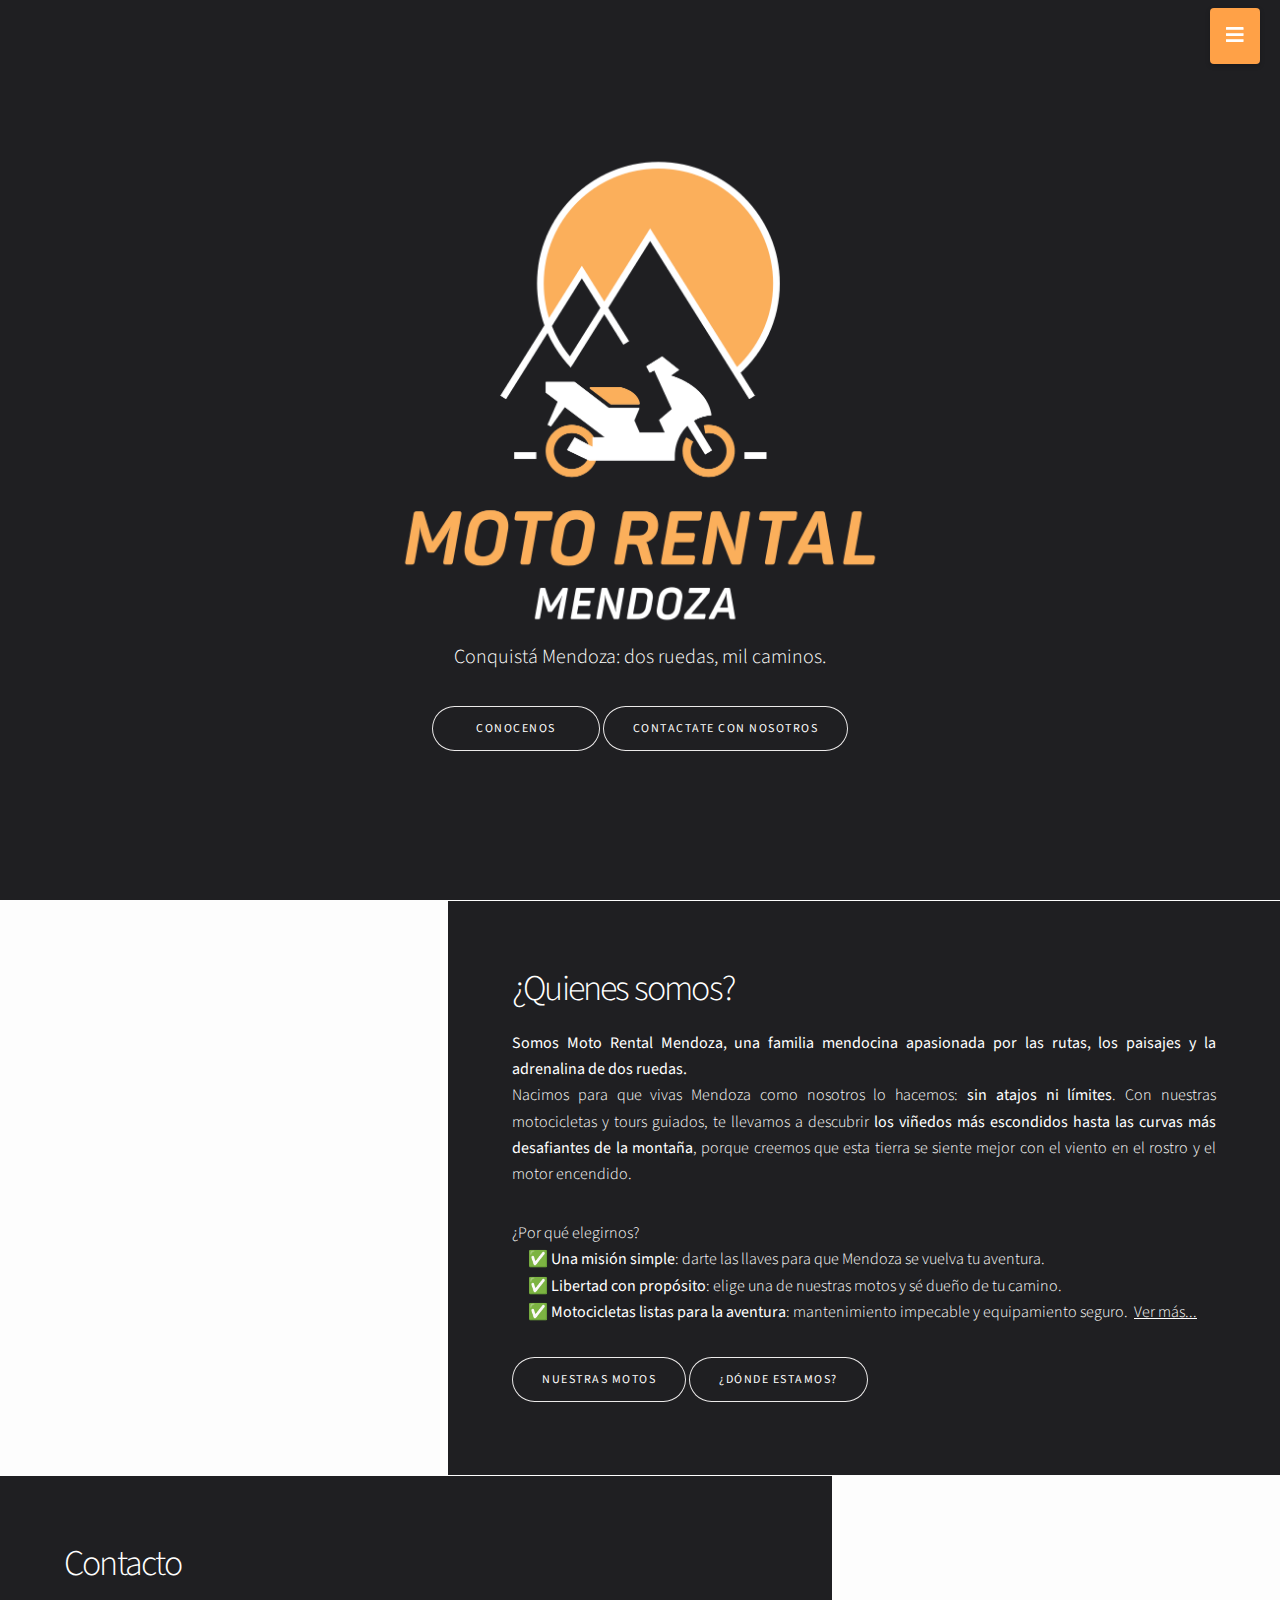
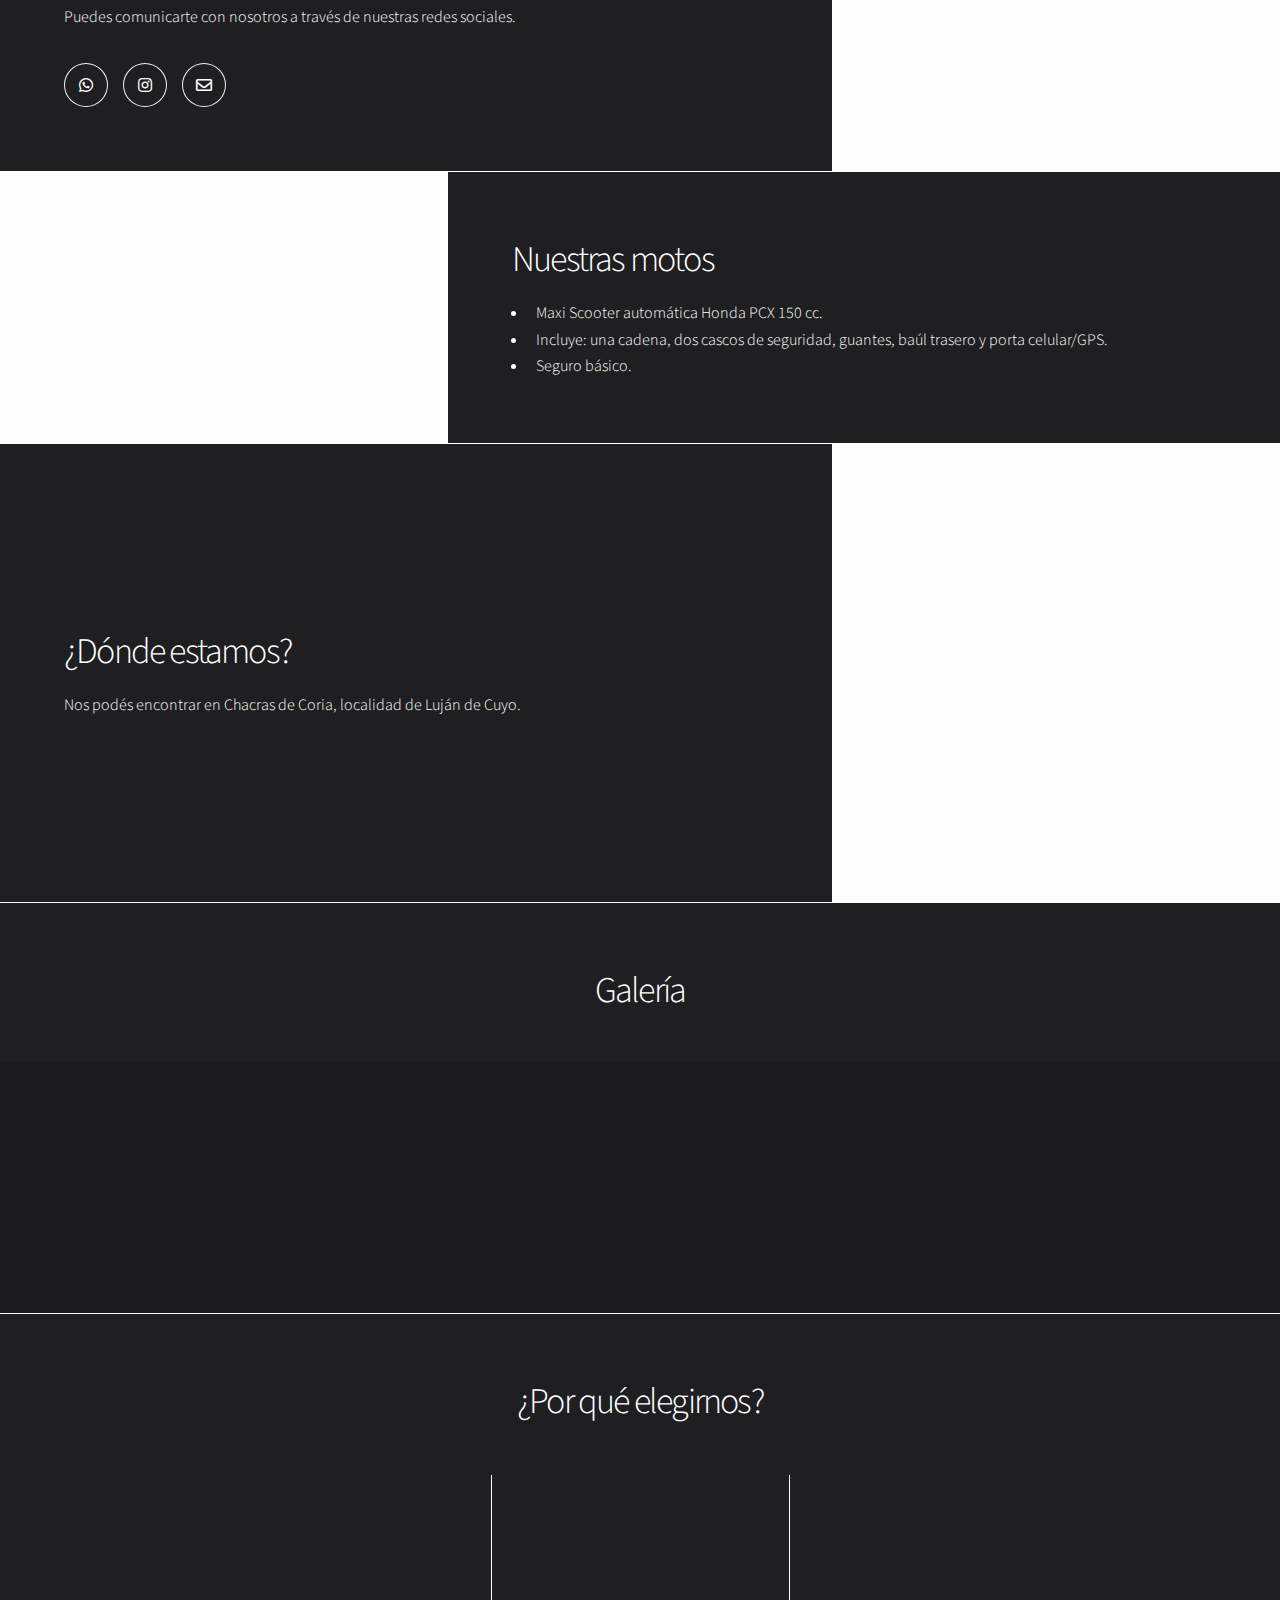
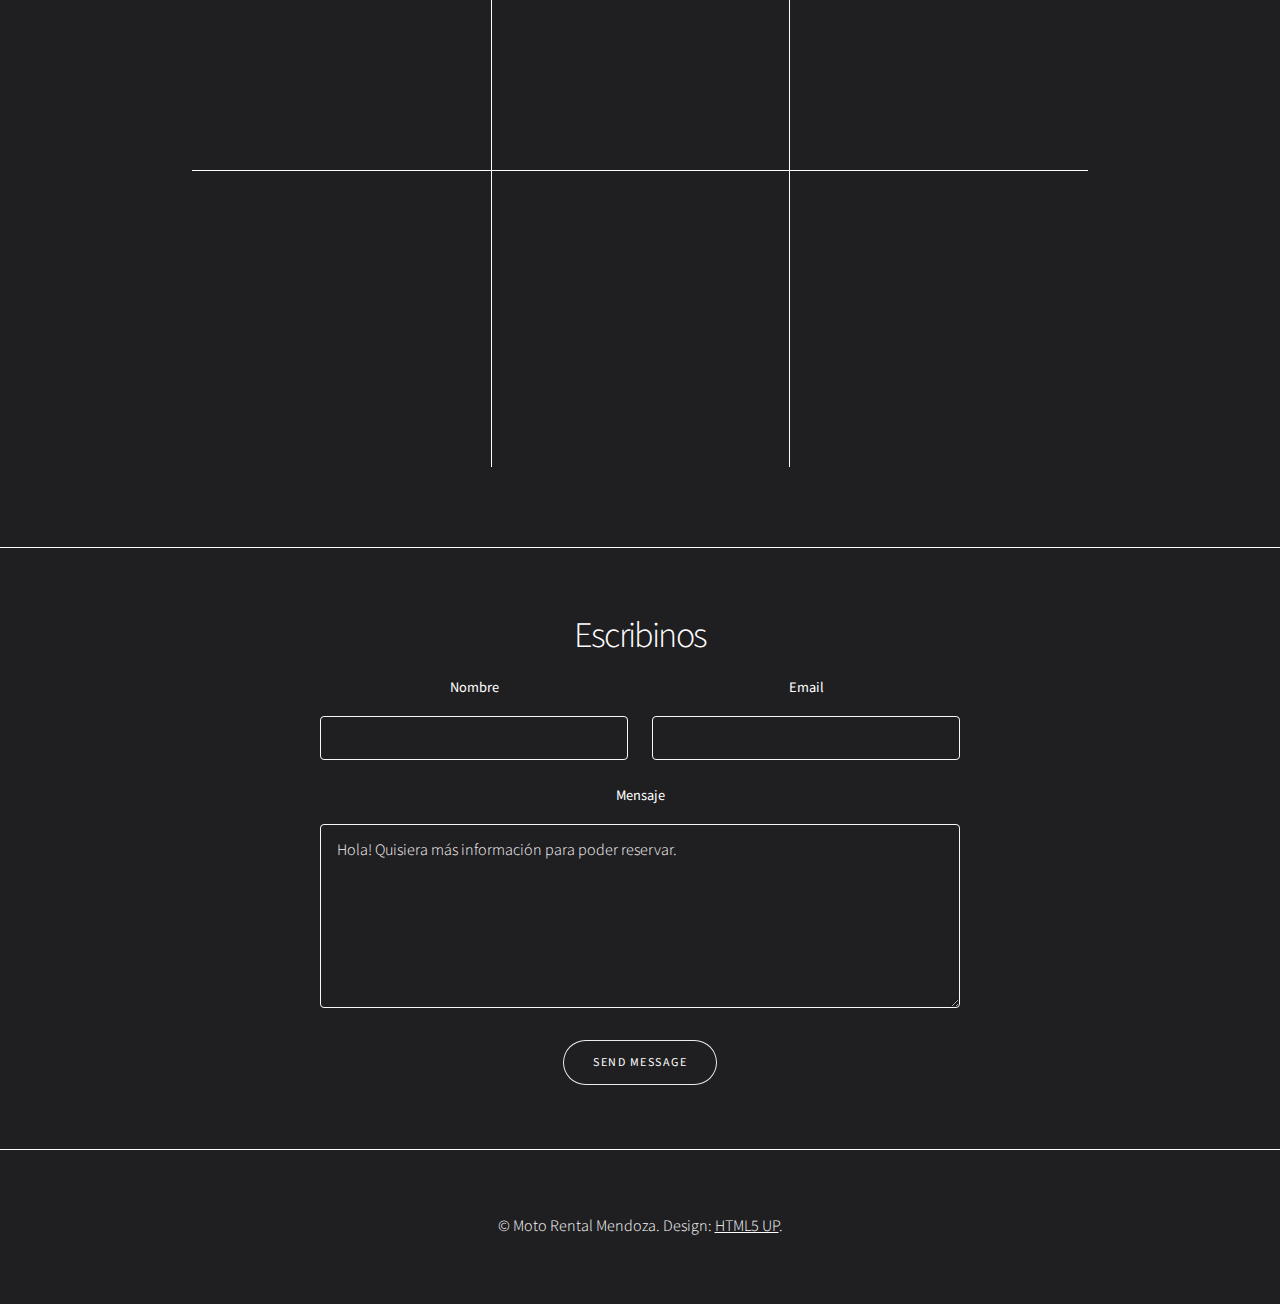
==== commit a3536f02: "[004] Se agregó un dropdown button como navbar" ====
--- a/index.html
+++ b/index.html
@@ -10,9 +10,25 @@
 		<meta charset="utf-8" />
 		<meta name="viewport" content="width=device-width, initial-scale=1, user-scalable=no" />
 		<link rel="stylesheet" href="assets/css/main.css" />
+		<link rel="stylesheet" href="assets/css/dropdown.css" />
 		<noscript><link rel="stylesheet" href="assets/css/noscript.css" /></noscript>
 	</head>
 	<body class="is-preload">
+
+		<!-- Dropdown button -->
+			<div class="dropdown">
+				<a class="dropbtn"> 
+					<i class="fa fa-solid fa-bars"></i>
+				</a>
+				<div class="dropdown-content">
+					<a href="#about-us" class="smooth-scroll-middle">Nosotros</a>
+					<a href="#contact" class="smooth-scroll-middle">Contacto</a>
+					<a href="#characteristics" class="smooth-scroll-middle">Motos</a>
+					<a href="#location" class="smooth-scroll-middle">Ubicación</a>
+					<a href="#advantages" class="smooth-scroll-middle">¿Por qué elegirnos?</a>
+				</div>
+				</div> 
+
 
 		<!-- Wrapper -->
 			<div id="wrapper" class="divided">
@@ -21,7 +37,7 @@
 					<section class="banner style1 orient-left content-align-left image-position-right fullscreen onload-image-fade-in onload-content-fade-right">
 						<div class="content">
 							<div style="text-align: center;">
-								<img src="images/logo.jpg" alt="Moto Rental Mendoza"  
+								<img src="images/logo_transparent.png" alt="Moto Rental Mendoza"  
 									style="display: block; margin: auto; 
 									max-width: 500px; 
 									width: 100%; 
@@ -31,16 +47,18 @@
 								<!-- <h1>Moto Rental Mendoza</h1> -->
 								<p class="major">Conquistá Mendoza: dos ruedas, mil caminos.</p>
 							</div>
-							<ul class="actions stacked">
-								<li>
-									<a href="#about-us" class="button big wide smooth-scroll-middle">Conocenos</a>
-									<a href="#contact" class="button big wide smooth-scroll-middle">Contactate con nosotros</a>
-								</li>
-							</ul>
-						</div>
-						<div class="image">
+							<div style="text-align: center;">
+								<ul class="actions stacked">
+									<li>
+										<a href="#about-us" class="button big wide smooth-scroll-middle">Conocenos</a>
+										<a href="#contact" class="button big wide smooth-scroll-middle">Contactate con nosotros</a>
+									</li>
+								</ul>
+							</div>
+						</div>
+						<!-- <div class="image">
 							<img src="images/banner.jpg" alt="" />
-						</div>
+						</div> -->
 					</section>
 
 				<!-- Two -->
@@ -50,7 +68,7 @@
 							<p style="text-align: justify;"><strong>Somos Moto Rental Mendoza, una familia mendocina apasionada por las rutas, los paisajes y la adrenalina de dos ruedas.</strong>
 							<br/>
 							Nacimos para que vivas Mendoza como nosotros lo hacemos: <strong>sin atajos ni límites</strong>. Con nuestras motocicletas y tours guiados, te llevamos a descubrir <strong> los viñedos más escondidos hasta las curvas más desafiantes de la montaña</strong>, porque creemos que esta tierra se siente mejor con el viento en el rostro y el motor encendido.</p>
-							<p style="text-align: justify;">¿Por qué elegirnos?
+							<p style="text-align: left;">¿Por qué elegirnos?
 								<br/>
 								&emsp;✅ <strong>Una misión simple</strong>: darte las llaves para que Mendoza se vuelva tu aventura.
 								<br/>
@@ -91,12 +109,12 @@
 
 				<!-- Four -->
 					<section class="spotlight style1 orient-right content-align-left image-position-center onscroll-image-fade-in" id="characteristics">
-						<div class="content">
+						<div class="content" style="text-align: left;">
 							<h2>Nuestras motos</h2>
 							<ul>
-								<li>Maxi Scooter automática Honda PCX 150</li>
+								<li>Maxi Scooter automática Honda PCX 150 cc.</li>
 								<li>Incluye: una cadena, dos cascos de seguridad, guantes, baúl trasero y porta celular/GPS.</li>
-								<li>Seguro básico</li>
+								<li>Seguro básico.</li>
 							</ul>
 						</div>
 						<div class="image">
--- a/assets/css/main.css
+++ b/assets/css/main.css
@@ -152,7 +152,7 @@
 		}
 
 	body {
-		background-color: #35363A;
+		background-color: #1f1f22;
 		color: #ffffff;
 	}
 
@@ -2580,10 +2580,6 @@
 
 		.icon.solid:before {
 			font-weight: 900;
-		}
-
-		.icon.light:before {
-			font-weight: 100;
 		}
 
 		.icon.brands:before {
--- a/assets/css/dropdown.css
+++ b/assets/css/dropdown.css
@@ -0,0 +1,66 @@
+  .dropdown {
+    position: fixed; /* Changed from float: left */
+    top: 20px;      /* Adjust distance from top */
+    right: 20px;    /* Adjust distance from right */
+    z-index: 1000;  /* Ensure it stays on top */
+  }
+
+  .dropdown .dropbtn {
+    font-size: 20px;
+    border: none;
+    outline: none;
+    color: white;
+    padding: 14px 16px;
+    background-color: inherit;
+    font-family: inherit;
+    margin: 0;
+    background-color: #FFA147; /* Add button color */
+    border-radius: 4px;        /* Rounded corners */
+    cursor: pointer;          /* Hand cursor */
+    transition: all 0.3s;     /* Smooth transitions */
+    box-shadow: 0 2px 5px rgba(0,0,0,0.2);
+  }
+
+  .dropdown .dropbtn:hover {
+    background-color: #6c6e6c; /* Hover color */
+  }
+
+  .dropdown-content {
+    font-size: 20px;
+    display: none;
+    position: absolute;
+    background-color: #FFA147;
+    min-width: 160px;
+    box-shadow: 0px 8px 16px 0px rgba(0,0,0,0.2);
+    z-index: 1;
+    right: 0; /* Align dropdown to right edge */
+  }
+    
+  .dropdown-content a {
+    font-weight: 900;
+      float: none;
+      color: rgb(254, 254, 254);
+      padding: 12px 16px;
+      text-decoration: none;
+      display: block;
+      text-align: left;
+  }
+  
+  .dropdown-content a:hover {
+      background-color: #6c6e6c;
+  }
+  
+  .dropdown:hover .dropdown-content {
+      display: block;
+  }
+
+  @media (max-width: 768px) {
+    .dropdown {
+        top: 10px;
+        right: 10px;
+    }
+    .dropbtn {
+        padding: 10px 12px !important;
+        font-size: 14px !important;
+    }
+}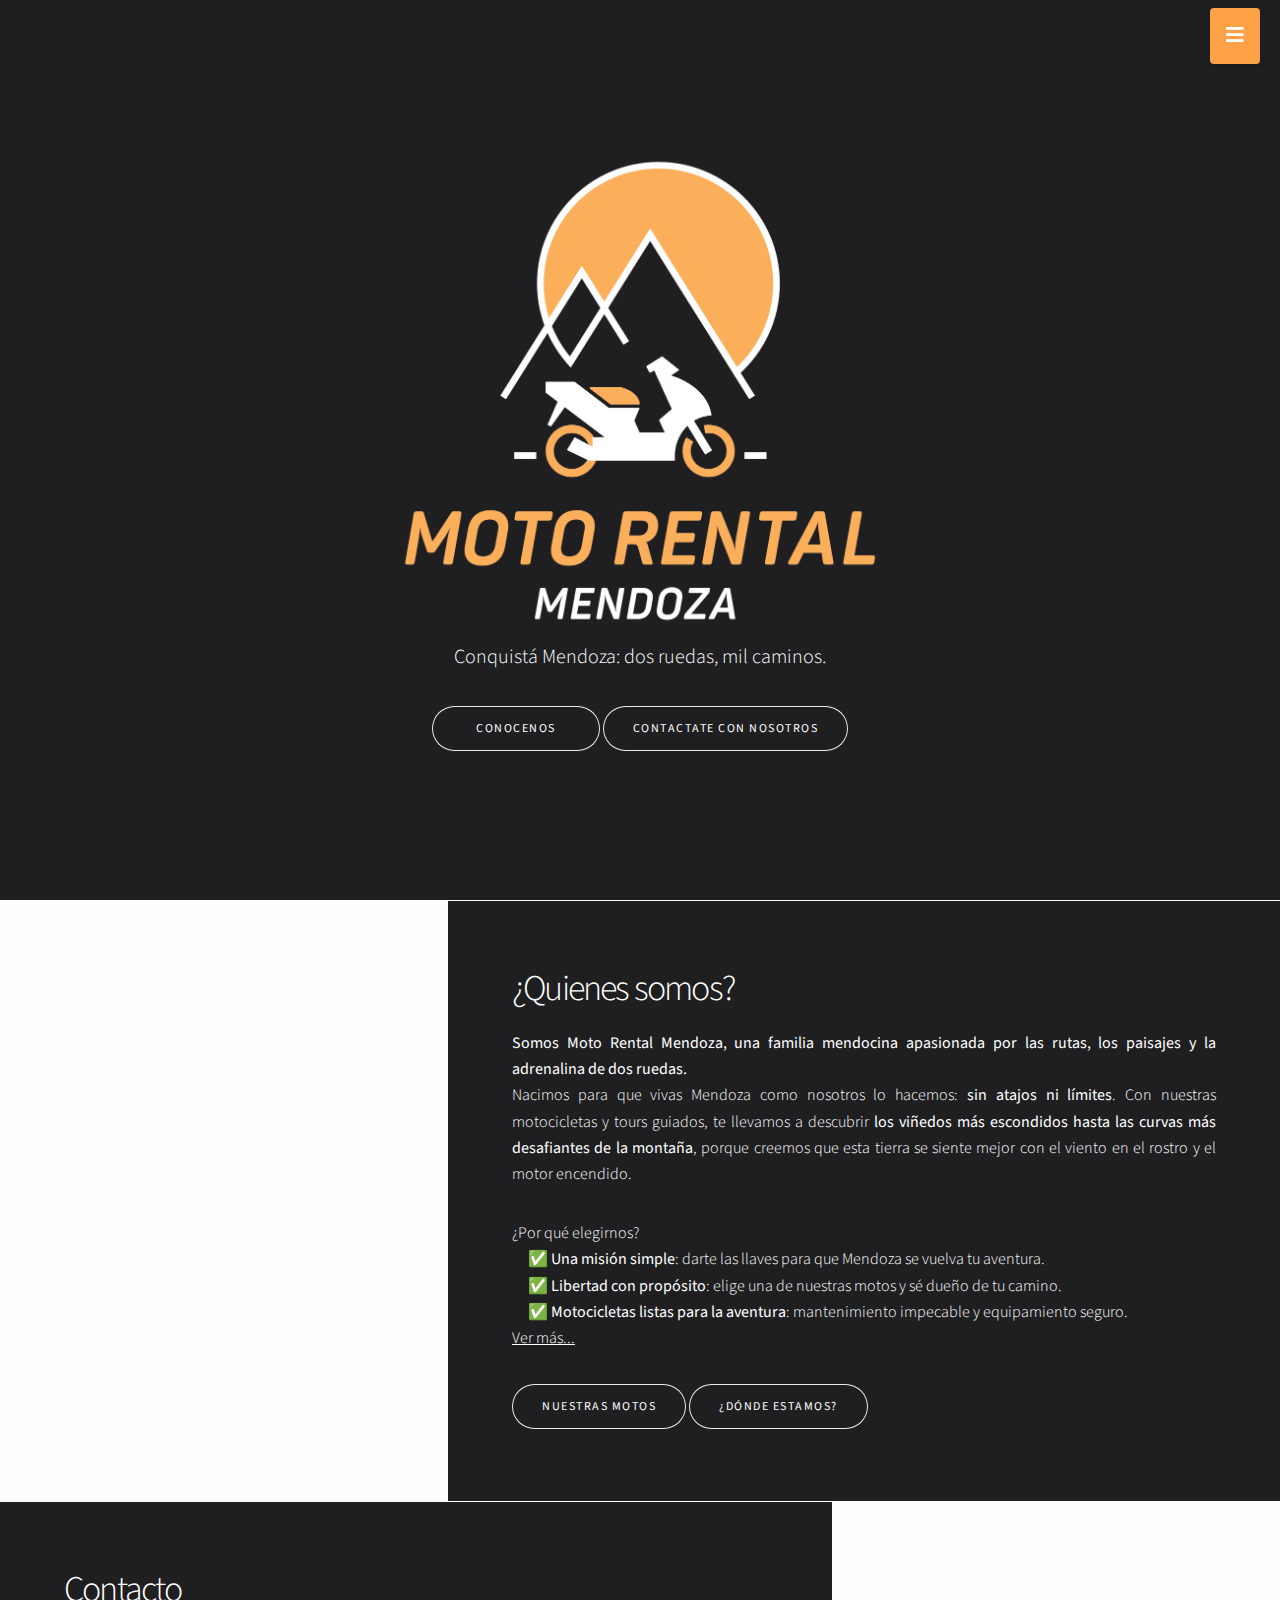
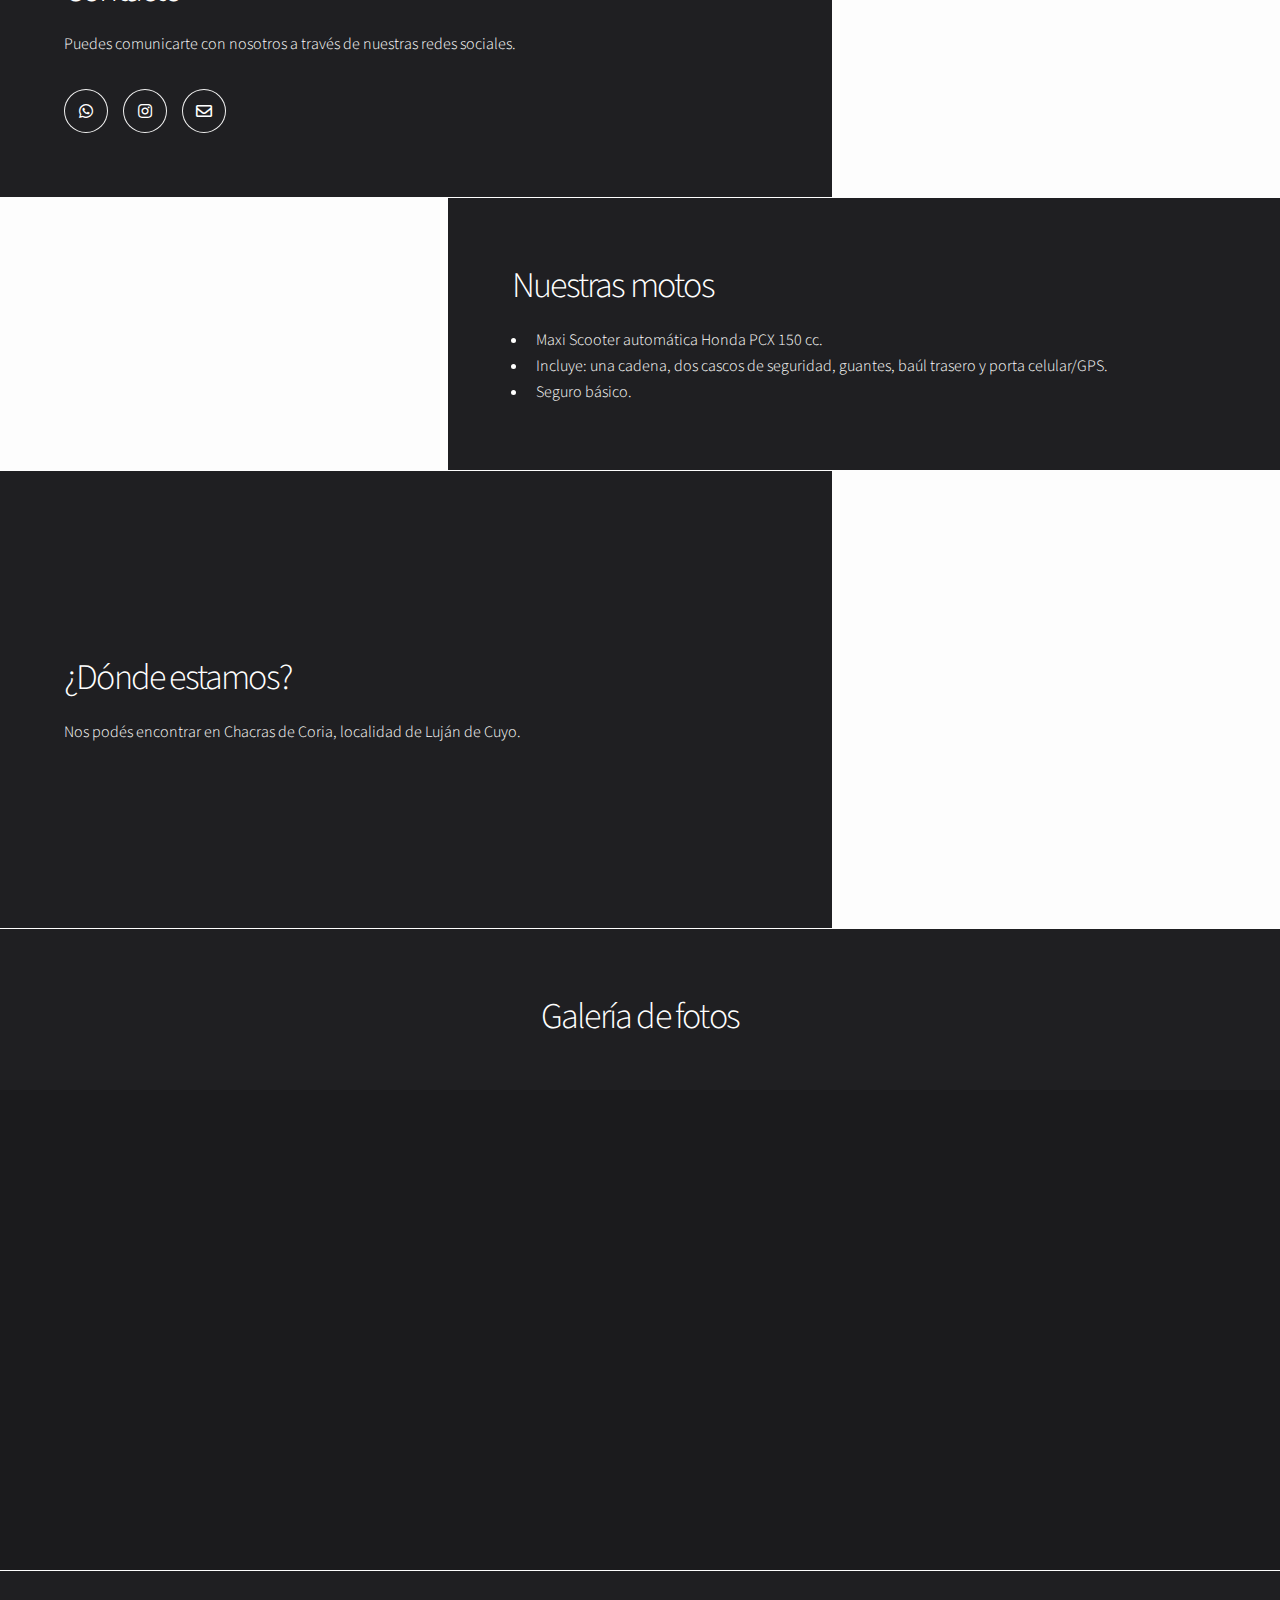
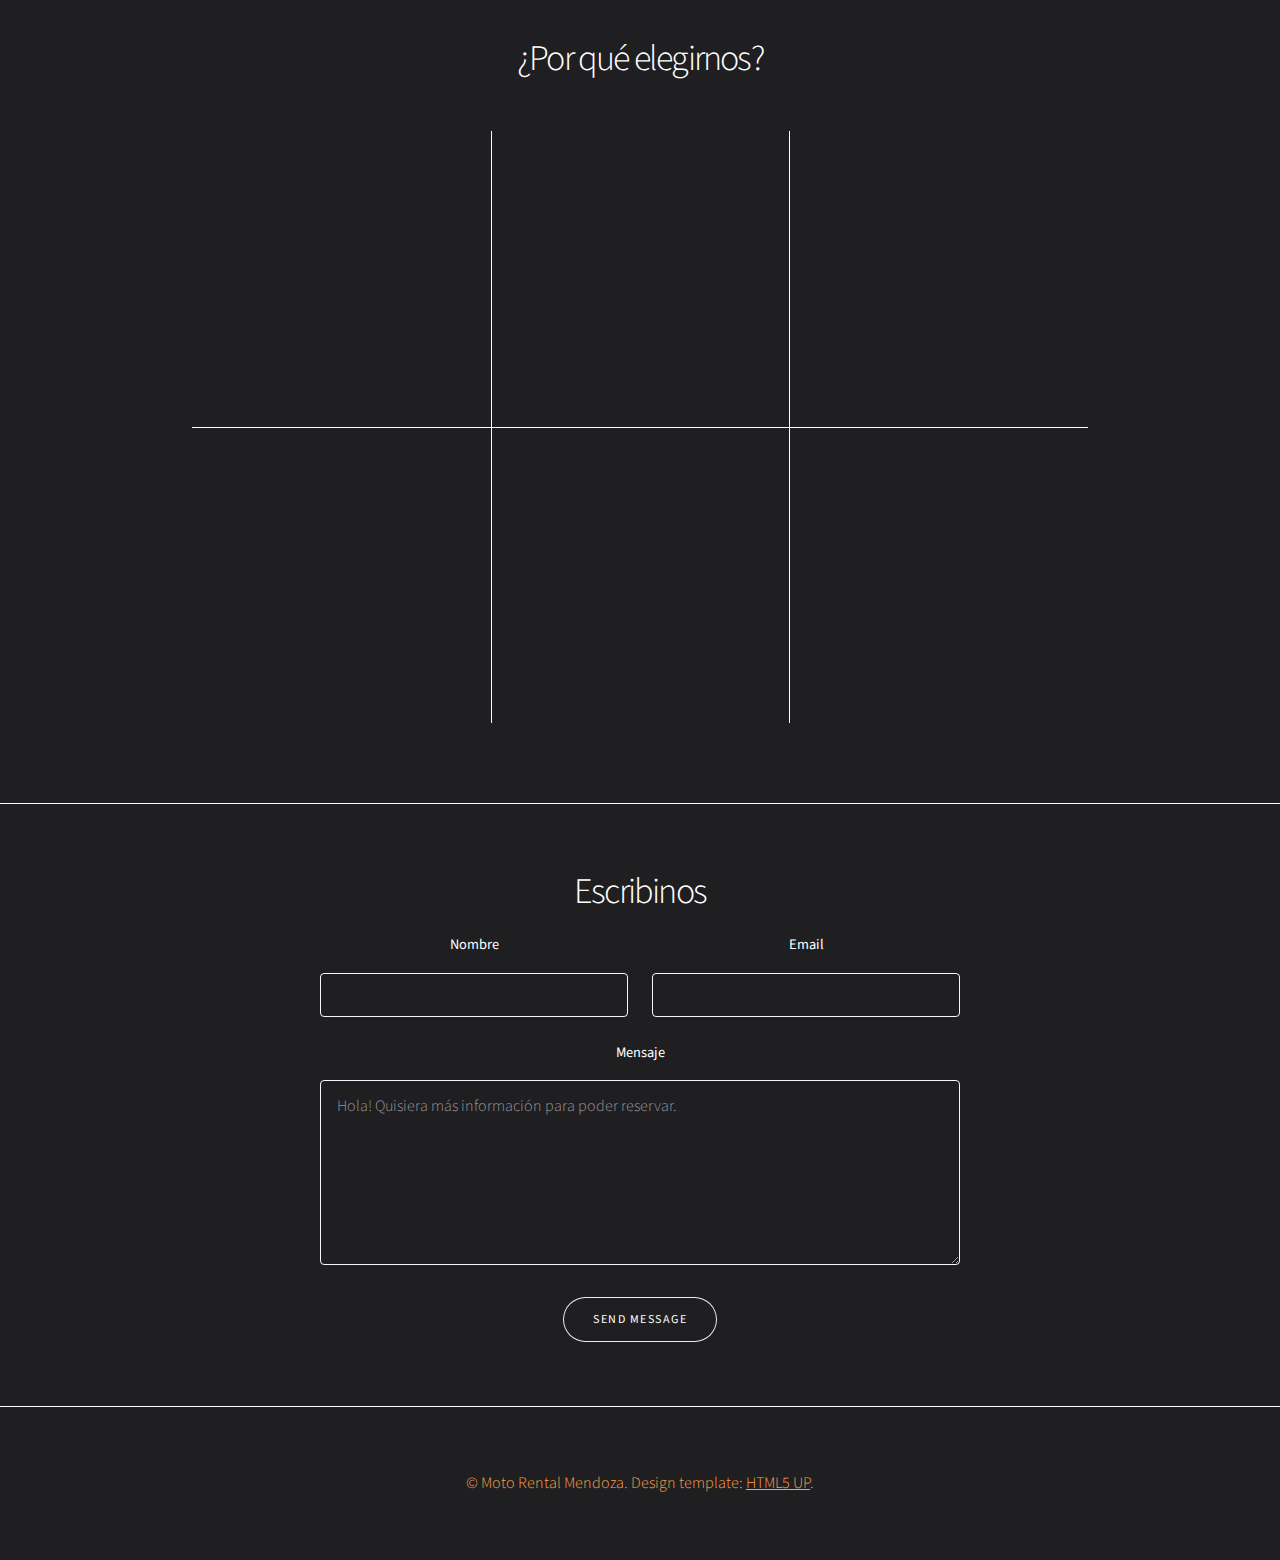
==== commit c7755c19: "[006] Fotos + Envío de mail" ====
--- a/index.html
+++ b/index.html
@@ -17,18 +17,18 @@
 
 		<!-- Dropdown button -->
 			<div class="dropdown">
-				<a class="dropbtn"> 
+				<a class="dropbtn" onclick="myFunction()"> 
 					<i class="fa fa-solid fa-bars"></i>
 				</a>
-				<div class="dropdown-content">
+				<div class="dropdown-content" id="myDropdown">
 					<a href="#about-us" class="smooth-scroll-middle">Nosotros</a>
 					<a href="#contact" class="smooth-scroll-middle">Contacto</a>
 					<a href="#characteristics" class="smooth-scroll-middle">Motos</a>
 					<a href="#location" class="smooth-scroll-middle">Ubicación</a>
+					<a href="#gallery" class="smooth-scroll-middle">Galería</a>
 					<a href="#advantages" class="smooth-scroll-middle">¿Por qué elegirnos?</a>
 				</div>
-				</div> 
-
+			</div>
 
 		<!-- Wrapper -->
 			<div id="wrapper" class="divided">
@@ -75,7 +75,7 @@
 								&emsp;✅ <strong>Libertad con propósito</strong>: elige una de nuestras motos y sé dueño de tu camino.
 								<br/>
 								&emsp;✅ <strong>Motocicletas listas para la aventura</strong>: mantenimiento impecable y equipamiento seguro.
-								&nbsp;<a href="#advantages" class="smooth-scroll-middle">Ver más...</a>
+								<br/><a href="#advantages" class="smooth-scroll-middle">Ver más...</a>
 							</p>
 							<ul class="actions stacked">
 								<li>
@@ -85,7 +85,7 @@
 							</ul>
 						</div>
 						<div class="image">
-							<img src="images/spotlight01.jpg" alt="" />
+							<img src="images/nosotros.jpg" alt="" />
 						</div>
 					</section>
 
@@ -103,7 +103,7 @@
 							</div>
 						</div>
 						<div class="image">
-							<img src="images/spotlight02.jpg" alt="" />
+							<img src="images/contacto.jpg" alt="" />
 						</div>
 					</section>
 
@@ -118,7 +118,7 @@
 							</ul>
 						</div>
 						<div class="image">
-							<img src="images/spotlight03.jpg" alt="" />
+							<img src="images/banner.jpg" alt="" />
 						</div>
 					</section>
 				
@@ -134,98 +134,70 @@
 					</section>
 
 				<!-- Six -->
-					<section class="wrapper style1 align-center">
+					<section class="wrapper style1 align-center" id="gallery">
 						<div class="inner">
-							<h2>Galería</h2>
+							<h2>Galería de fotos</h2>
 						</div>
 
 						<!-- Gallery -->
 							<div class="gallery style2 medium lightbox onscroll-fade-in">
 								<article>
-									<a href="images/gallery/fulls/01.jpg" class="image">
-										<img src="images/gallery/thumbs/01.jpg" alt="" />
-									</a>
-									<div class="caption">
-										<h3>Ipsum Dolor</h3>
-										<p>Lorem ipsum dolor amet, consectetur magna etiam elit. Etiam sed ultrices.</p>
-										<ul class="actions fixed">
-											<li><span class="button small">Details</span></li>
-										</ul>
-									</div>
-								</article>
-								<article>
-									<a href="images/gallery/fulls/02.jpg" class="image">
-										<img src="images/gallery/thumbs/02.jpg" alt="" />
-									</a>
-									<div class="caption">
-										<h3>Feugiat Lorem</h3>
-										<p>Lorem ipsum dolor amet, consectetur magna etiam elit. Etiam sed ultrices.</p>
-										<ul class="actions fixed">
-											<li><span class="button small">Details</span></li>
-										</ul>
-									</div>
-								</article>
-								<article>
-									<a href="images/gallery/fulls/03.jpg" class="image">
-										<img src="images/gallery/thumbs/03.jpg" alt="" />
-									</a>
-									<div class="caption">
-										<h3>Magna Amet</h3>
-										<p>Lorem ipsum dolor amet, consectetur magna etiam elit. Etiam sed ultrices.</p>
-										<ul class="actions fixed">
-											<li><span class="button small">Details</span></li>
-										</ul>
-									</div>
-								</article>
-								<article>
-									<a href="images/gallery/fulls/04.jpg" class="image">
-										<img src="images/gallery/thumbs/04.jpg" alt="" />
-									</a>
-									<div class="caption">
-										<h3>Sed Tempus</h3>
-										<p>Lorem ipsum dolor amet, consectetur magna etiam elit. Etiam sed ultrices.</p>
-										<ul class="actions fixed">
-											<li><span class="button small">Details</span></li>
-										</ul>
-									</div>
-								</article>
-								<article>
-									<a href="images/gallery/fulls/05.jpg" class="image">
-										<img src="images/gallery/thumbs/05.jpg" alt="" />
-									</a>
-									<div class="caption">
-										<h3>Ultrices Magna</h3>
-										<p>Lorem ipsum dolor amet, consectetur magna etiam elit. Etiam sed ultrices.</p>
-										<ul class="actions fixed">
-											<li><span class="button small">Details</span></li>
-										</ul>
-									</div>
-								</article>
-								<article>
-									<a href="images/gallery/fulls/06.jpg" class="image">
-										<img src="images/gallery/thumbs/06.jpg" alt="" />
-									</a>
-									<div class="caption">
-										<h3>Sed Tempus</h3>
-										<p>Lorem ipsum dolor amet, consectetur magna etiam elit. Etiam sed ultrices.</p>
-										<ul class="actions fixed">
-											<li><span class="button small">Details</span></li>
-										</ul>
-									</div>
-								</article>
-								<article>
-									<a href="images/gallery/fulls/07.jpg" class="image">
-										<img src="images/gallery/thumbs/07.jpg" alt="" />
-									</a>
-									<div class="caption">
-										<h3>Ipsum Lorem</h3>
-										<p>Lorem ipsum dolor amet, consectetur magna etiam elit. Etiam sed ultrices.</p>
-										<ul class="actions fixed">
-											<li><span class="button small">Details</span></li>
-										</ul>
-									</div>
-								</article>
-								<article>
+									<a href="images/gallery/fulls/galeria1.jpg" class="image">
+										<img src="images/gallery/thumbs/galeria1.jpg" alt="" />
+									</a>
+									<div class="caption">
+										<h3>Ampliar imagen</h3>
+									</div>
+								</article>
+								<article>
+									<a href="images/gallery/fulls/galeria2.jpg" class="image">
+										<img src="images/gallery/thumbs/galeria2.jpg" alt="" />
+									</a>
+									<div class="caption">
+										<h3>Ampliar imagen</h3>
+									</div>
+								</article>
+								<article>
+									<a href="images/gallery/fulls/galeria3.jpg" class="image">
+										<img src="images/gallery/thumbs/galeria3.jpg" alt="" />
+									</a>
+									<div class="caption">
+										<h3>Ampliar imagen</h3>
+									</div>
+								</article>
+								<article>
+									<a href="images/gallery/fulls/galeria4.jpg" class="image">
+										<img src="images/gallery/thumbs/galeria4.jpg" alt="" />
+									</a>
+									<div class="caption">
+										<h3>Ampliar imagen</h3>
+									</div>
+								</article>
+								<article>
+									<a href="images/gallery/fulls/galeria5.jpg" class="image">
+										<img src="images/gallery/thumbs/galeria5.jpg" alt="" />
+									</a>
+									<div class="caption">
+										<h3>Ampliar imagen</h3>
+									</div>
+								</article>
+								<article>
+									<a href="images/gallery/fulls/galeria6.jpg" class="image">
+										<img src="images/gallery/thumbs/galeria6.jpg" alt="" />
+									</a>
+									<div class="caption">
+										<h3>Ampliar imagen</h3>
+									</div>
+								</article>
+								<article>
+									<a href="images/gallery/fulls/galeria7.jpg" class="image">
+										<img src="images/gallery/thumbs/galeria7.jpg" alt="" />
+									</a>
+									<div class="caption">
+										<h3>Ampliar imagen</h3>
+									</div>
+								</article>
+								<!-- <article>
 									<a href="images/gallery/fulls/08.jpg" class="image">
 										<img src="images/gallery/thumbs/08.jpg" alt="" />
 									</a>
@@ -284,7 +256,7 @@
 											<li><span class="button small">Details</span></li>
 										</ul>
 									</div>
-								</article>
+								</article> -->
 							</div>
 
 					</section>
@@ -296,7 +268,7 @@
 							<div class="items style1 medium onscroll-fade-in">
 								<section>
 									<span class="icon solid style2 major fa-piggy-bank"></span>
-									<h3>Económica</h3>
+									<h3>Economía</h3>
 									<p>Es una forma económica y divertida de recorrer la provincia.</p>
 								</section>
 								<section>
@@ -328,23 +300,24 @@
 						</div>
 					</section>
 
-				<!-- Seven -->
+				<!-- Seven --> 
 					<section class="wrapper style1 align-center" id="get-in-touch">
 						<div class="inner medium">
 							<h2>Escribinos</h2>
-							<form method="post" action="#">
+							<form method="post" action="https://api.web3forms.com/submit">
 								<div class="fields">
+									<input type="hidden" name="access_key" value="56775632-533f-4ce9-8744-b5459cac34bf">
 									<div class="field half">
 										<label for="name">Nombre</label>
-										<input type="text" name="name" id="name" value="" />
+										<input type="text" name="name" id="name" value="" required/>
 									</div>
 									<div class="field half">
 										<label for="email">Email</label>
-										<input type="email" name="email" id="email" value="" />
+										<input type="email" name="email" id="email" value="" required/>
 									</div>
 									<div class="field">
 										<label for="message">Mensaje</label>
-										<textarea placeholder="Hola! Quisiera más información para poder reservar." name="message" id="message" rows="6"></textarea>
+										<textarea placeholder="Hola! Quisiera más información para poder reservar." name="message" id="message" rows="6" required></textarea>
 									</div>
 								</div>
 								<ul class="actions special">
@@ -357,7 +330,7 @@
 				<!-- Footer -->
 					<footer class="wrapper style1 align-center">
 						<div class="inner">
-							<p>&copy; Moto Rental Mendoza. Design: <a href="https://html5up.net">HTML5 UP</a>.</p>
+							<p style="color: #FFA147;">&copy; Moto Rental Mendoza. Design template: <a style="color: #FFA147;" href="https://html5up.net">HTML5 UP</a>.</p>
 						</div>
 					</footer>
 
@@ -371,6 +344,7 @@
 			<script src="assets/js/breakpoints.min.js"></script>
 			<script src="assets/js/util.js"></script>
 			<script src="assets/js/main.js"></script>
+			<script src="assets/js/dropdown.js"></script>
 
 	</body>
 </html>--- a/assets/css/main.css
+++ b/assets/css/main.css
@@ -2533,7 +2533,7 @@
 	}
 
 	::-webkit-input-placeholder {
-		color: rgb(253, 249, 249) !important;
+		color: rgb(152, 150, 150) !important;
 	}
 
 	:-moz-placeholder {
@@ -7101,7 +7101,7 @@
 		width: 100%;
 		height: 100%;
 		outline: 0;
-		background-color: rgb(255, 255, 255);
+		background-color: #1f1f22;
 		visibility: none;
 		opacity: 0;
 		z-index: 0;
@@ -8414,19 +8414,19 @@
 			}
 
 			#wrapper > .invert ::-webkit-input-placeholder {
-				color: #ffffff !important;
+				color: #7c7474 !important;
 			}
 
 			#wrapper > .invert :-moz-placeholder {
-				color: #ffffff !important;
+				color: #7c7474 !important;
 			}
 
 			#wrapper > .invert ::-moz-placeholder {
-				color: #ffffff !important;
+				color: #7c7474 !important;
 			}
 
 			#wrapper > .invert :-ms-input-placeholder {
-				color: #ffffff !important;
+				color: #7c7474 !important;
 			}
 
 			#wrapper > .invert .icon.style2:before {
@@ -8603,36 +8603,3 @@
 			#wrapper.divided > .invert:first-child {
 				box-shadow: none !important;
 			}
-	/* Modal Styles */
-	.modal {
-		display: none;
-		position: fixed;
-		top: 0;
-		left: 0;
-		width: 100%;
-		height: 100%;
-		background-color: rgba(0,0,0,0.5);
-		z-index: 1000;
-	}
-	
-	.modal-content {
-		background-color: #fff;
-		margin: 15% auto;
-		padding: 20px;
-		width: 70%;
-		max-width: 500px;
-		position: relative;
-		border-radius: 5px;
-	}
-	
-	.close {
-		position: absolute;
-		right: 20px;
-		top: 10px;
-		font-size: 28px;
-		cursor: pointer;
-	}
-	
-	.close:hover {
-		color: #666;
-	}--- a/assets/css/dropdown.css
+++ b/assets/css/dropdown.css
@@ -37,7 +37,7 @@
   }
     
   .dropdown-content a {
-    font-weight: 900;
+      font-weight: 900;
       float: none;
       color: rgb(254, 254, 254);
       padding: 12px 16px;
@@ -49,10 +49,14 @@
   .dropdown-content a:hover {
       background-color: #6c6e6c;
   }
+
+  .dropdown-content.show {
+    display: block;
+  }
   
-  .dropdown:hover .dropdown-content {
+  /* .dropdown:hover .dropdown-content {
       display: block;
-  }
+  } */
 
   @media (max-width: 768px) {
     .dropdown {
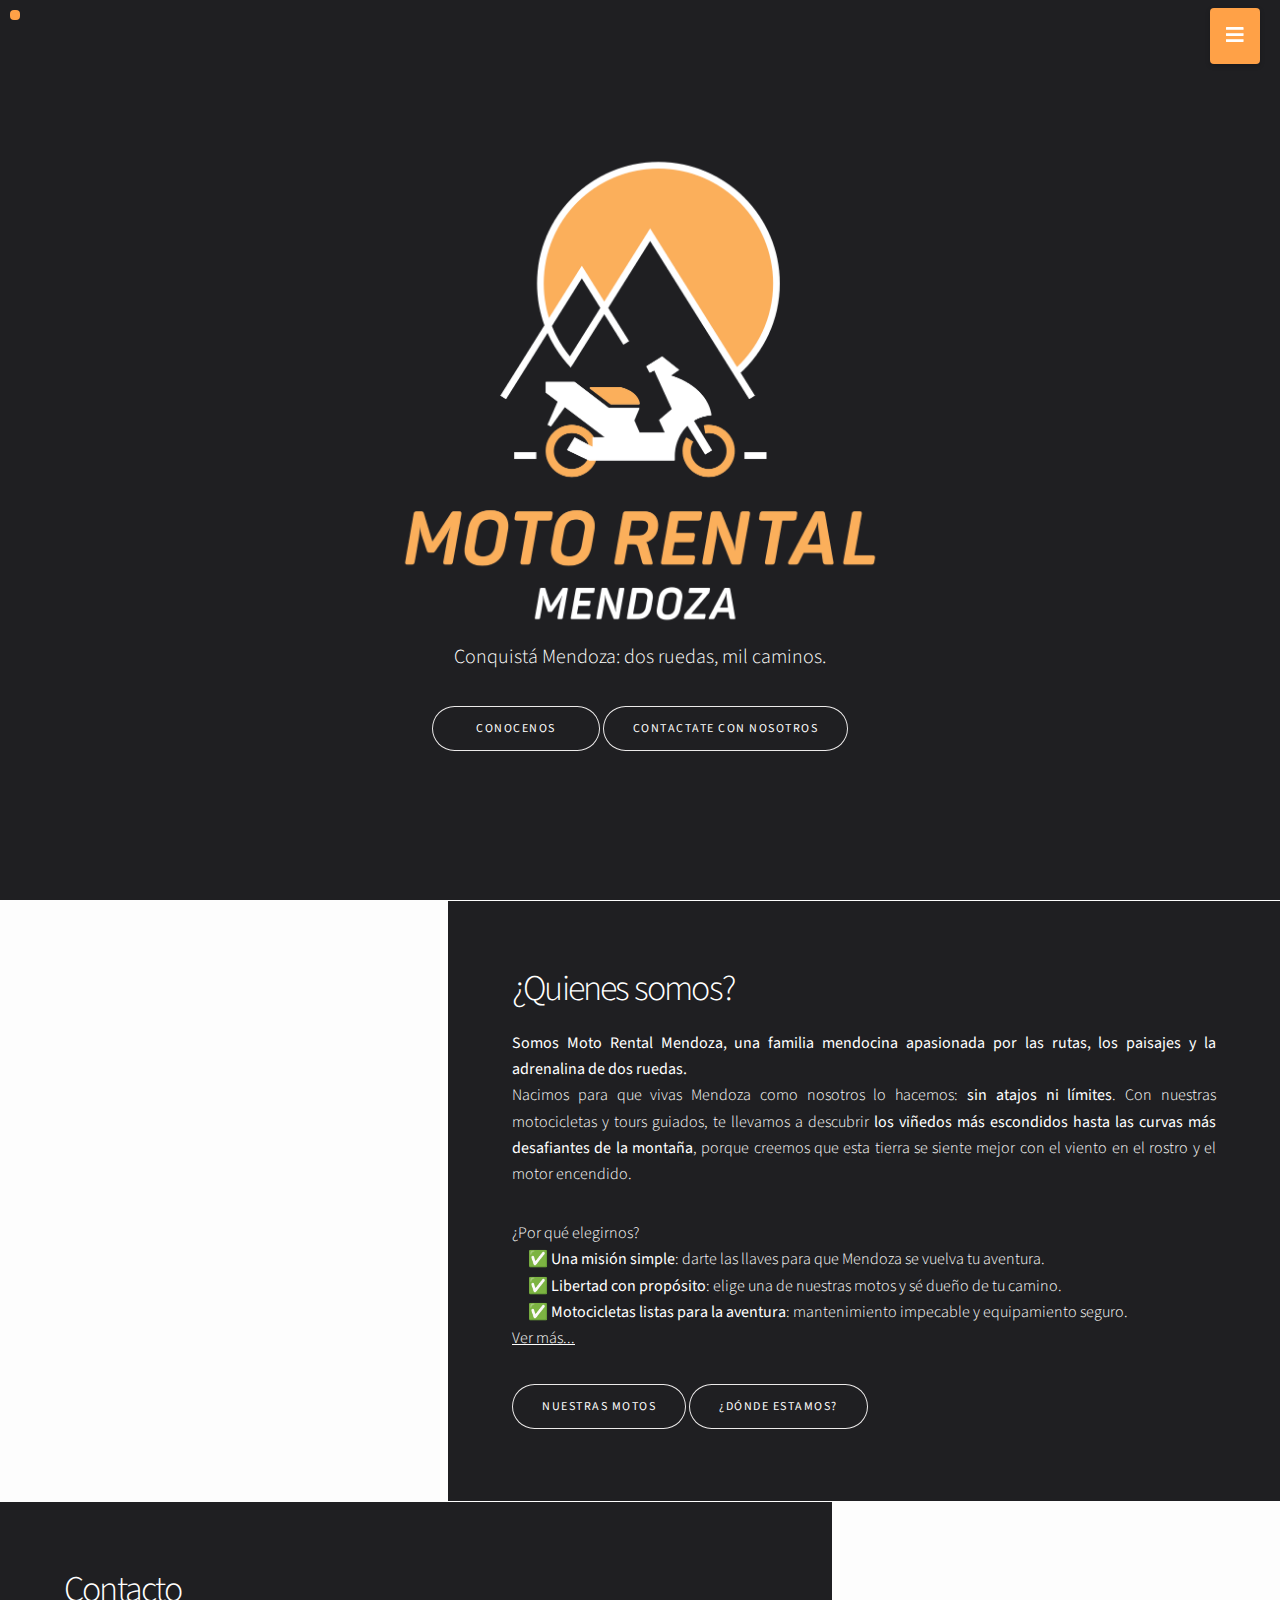
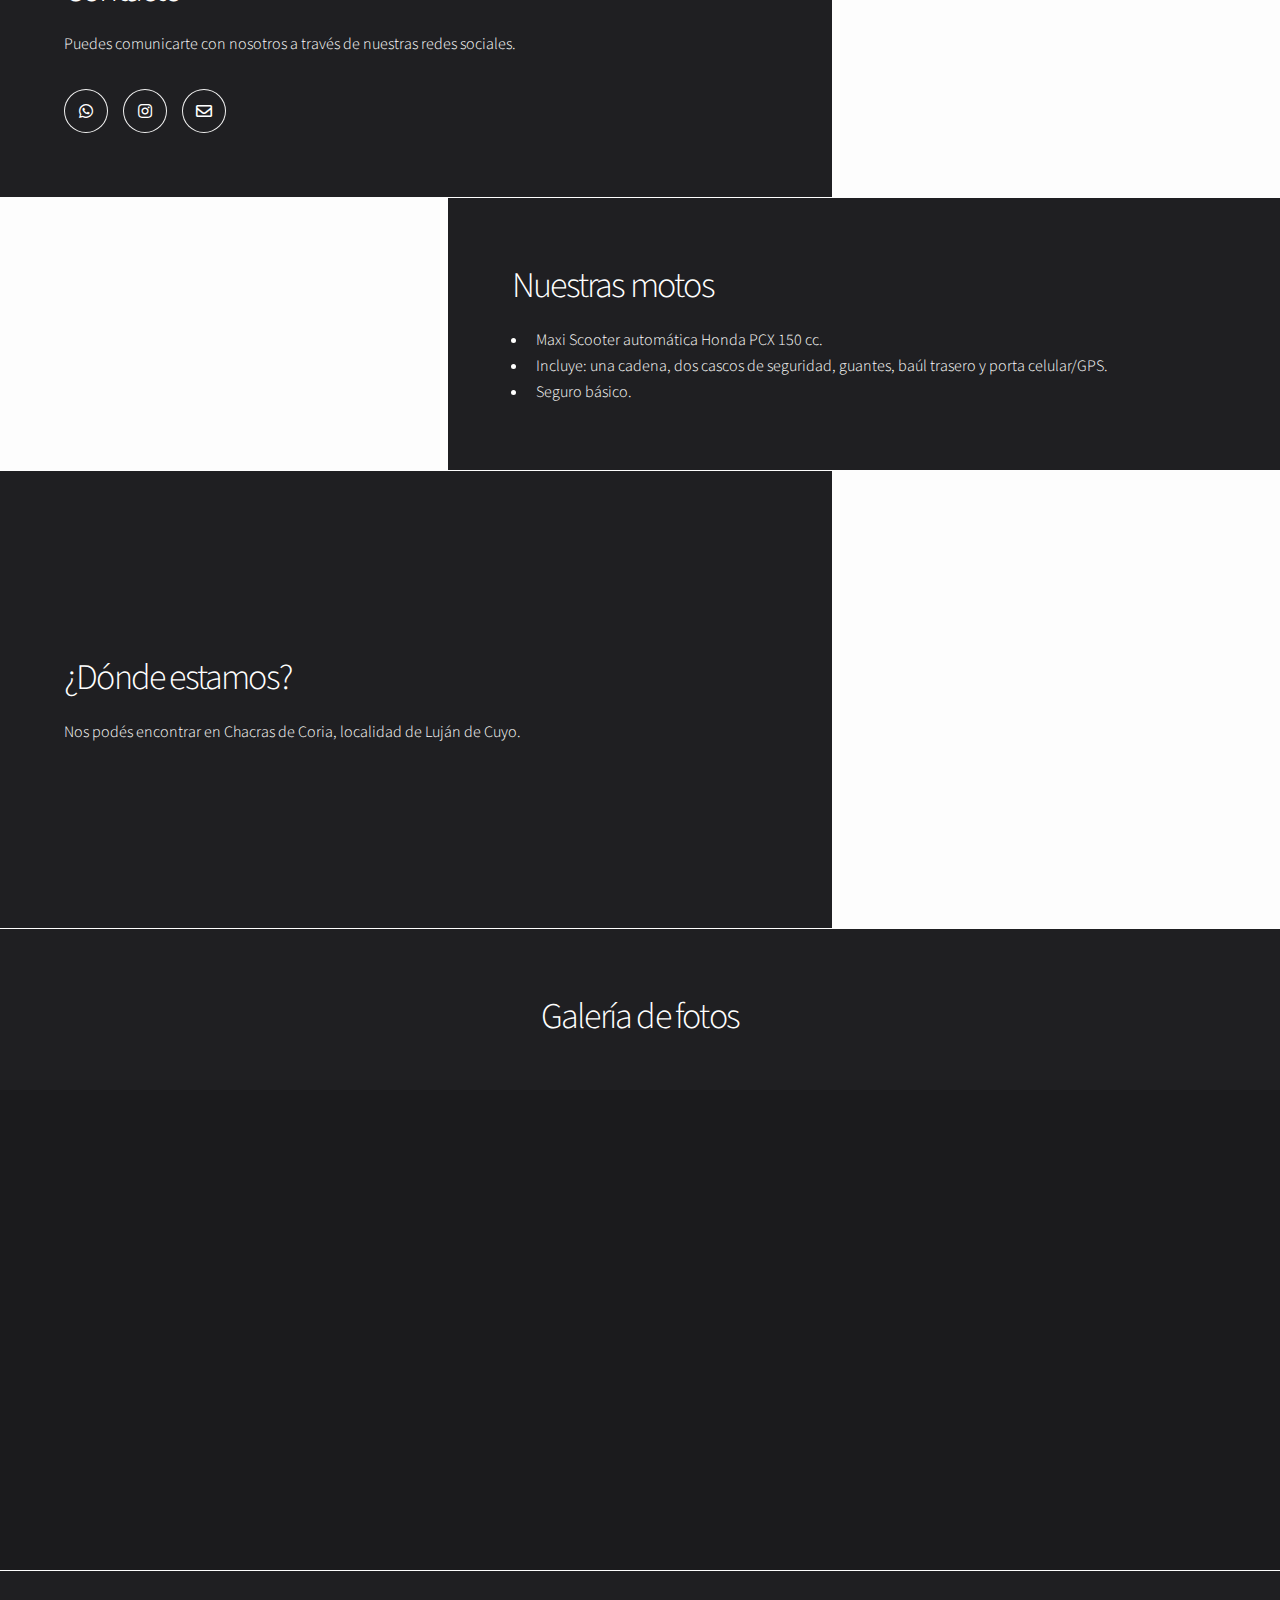
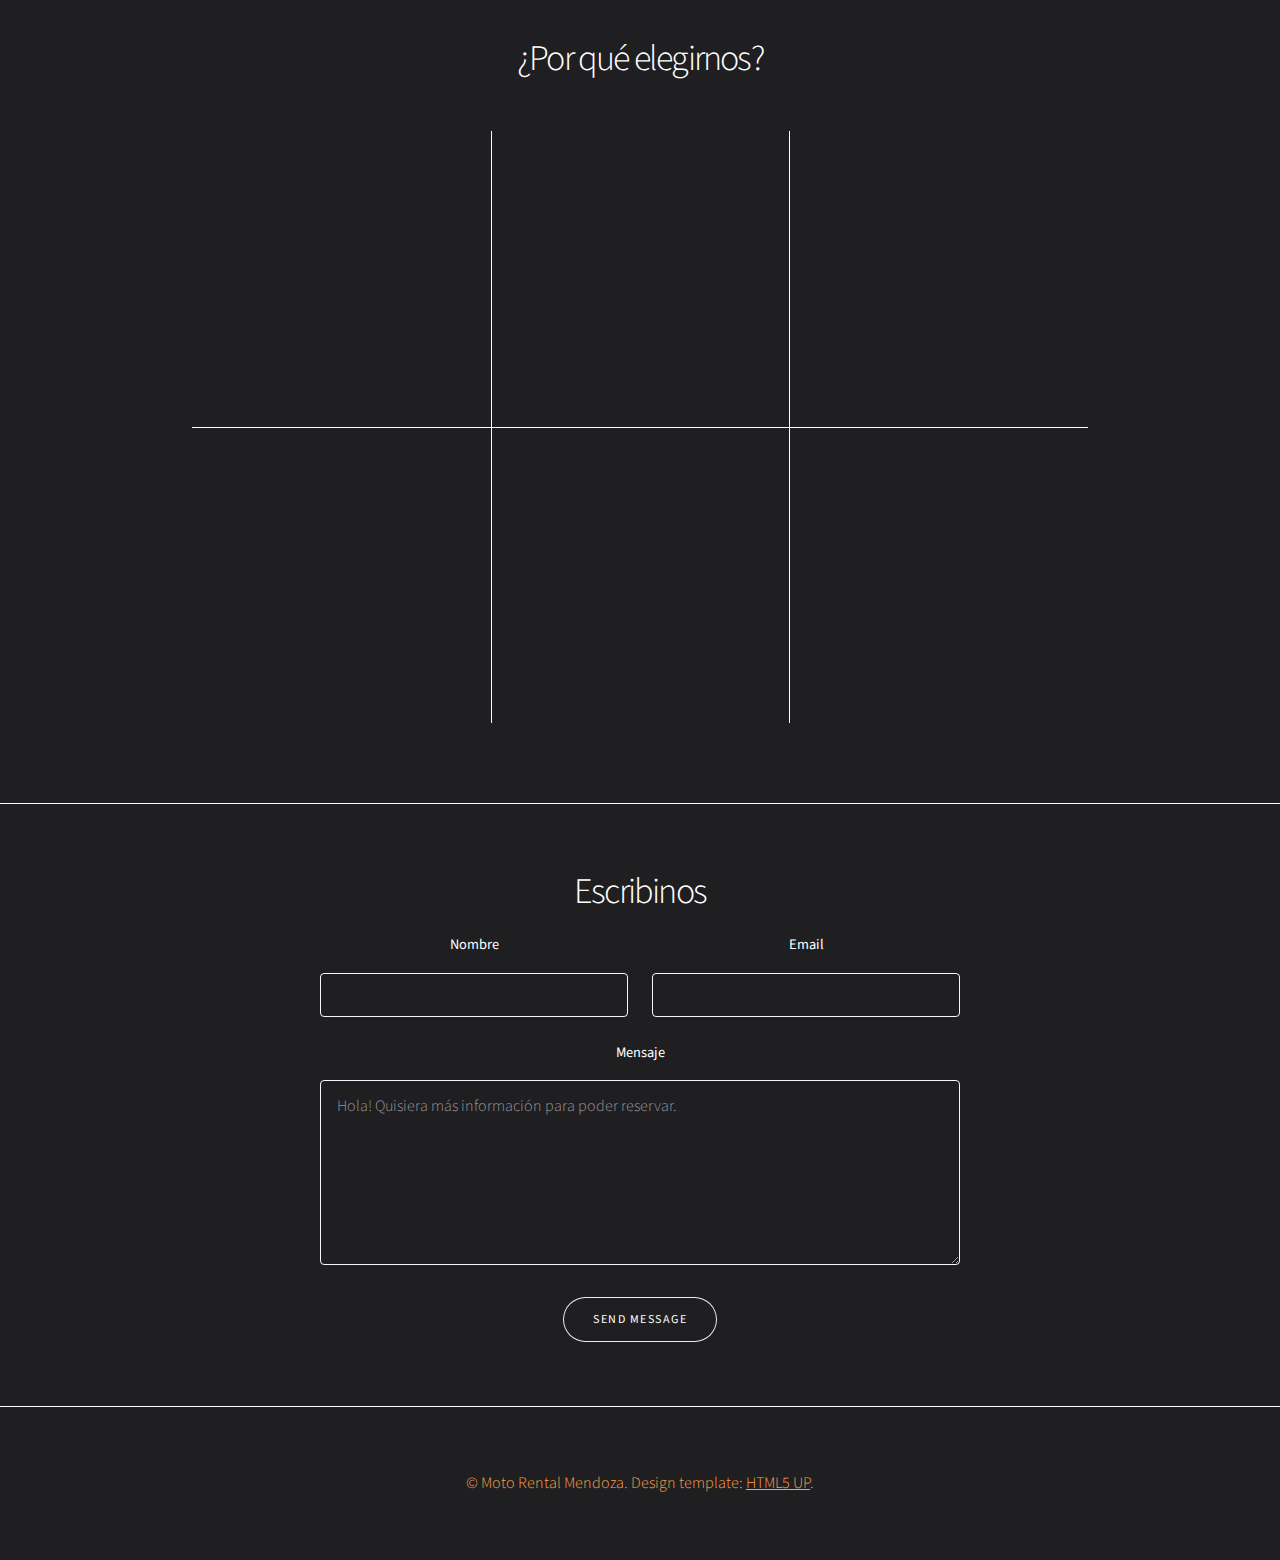
==== commit 22b2f24c: "[007] Se agregó Google Translate" ====
--- a/index.html
+++ b/index.html
@@ -4,16 +4,29 @@
 	html5up.net | @ajlkn
 	Free for personal and commercial use under the CCA 3.0 license (html5up.net/license)
 -->
-<html>
+<html lang="es-AR">
 	<head>
 		<title>Moto Rental Mendoza</title>
 		<meta charset="utf-8" />
 		<meta name="viewport" content="width=device-width, initial-scale=1, user-scalable=no" />
 		<link rel="stylesheet" href="assets/css/main.css" />
 		<link rel="stylesheet" href="assets/css/dropdown.css" />
+		<link rel="stylesheet" href="assets/css/google-translate.css" />
 		<noscript><link rel="stylesheet" href="assets/css/noscript.css" /></noscript>
 	</head>
 	<body class="is-preload">
+
+		<!-- Google translate -->
+		<div id="google_translate_element"></div>
+
+		<script type="text/javascript">
+		function googleTranslateElementInit() {
+			new google.translate.TranslateElement({pageLanguage: 'es'}, 'google_translate_element');
+		}
+		</script>
+
+		<script type="text/javascript" src="https://translate.google.com/translate_a/element.js?cb=googleTranslateElementInit"></script>
+
 
 		<!-- Dropdown button -->
 			<div class="dropdown">
--- a/assets/css/google-translate.css
+++ b/assets/css/google-translate.css
@@ -0,0 +1,86 @@
+/* Position and style the translate element */
+#google_translate_element {
+    position: fixed !important;
+    top: 0 !important;
+    left: 0 !important;
+    z-index: 9999 !important;
+    margin: 10px !important;
+    padding: 5px 5px !important;
+    background: #FFA147 !important;
+    border-radius: 4px !important;
+}
+
+/* White text for all elements in the translate widget */
+#google_translate_element * {
+    color: rgb(0, 0, 0) !important;
+}
+
+/* Dropdown button styling */
+.goog-te-combo {
+    background: rgb(255, 252, 252) !important;
+    border: 1px solid #333 !important;
+    padding: 0px 0px 0px 10px !important;
+    border-radius: 3px !important;
+    margin: 0 !important;
+    appearance: none;
+    -webkit-appearance: none;
+    height: 30px;
+    width: 200px;
+}
+
+/* Dropdown options container */
+.goog-te-menu2 {
+    background: black !important;
+    border: 1px solid #444 !important;
+    box-shadow: 0 2px 10px rgba(0,0,0,0.3) !important;
+    min-width: 150px !important;
+}
+
+/* Individual dropdown items */
+.goog-te-menu2-item,
+.goog-te-menu2-item-selected {
+    background: black !important;
+    border-bottom: 1px solid #333 !important;
+    padding: 0 !important;
+    margin: 0 !important;
+}
+
+/* Dropdown item text */
+.goog-te-menu2-item div,
+.goog-te-menu2-item-selected div {
+    color: white !important;
+    padding: 8px 12px !important;
+    background: transparent !important;
+}
+
+/* Hover states */
+.goog-te-menu2-item:hover div {
+    background: #333 !important;
+}
+
+/* Selected item state */
+.goog-te-menu2-item-selected div {
+    background: #222 !important;
+}
+
+/* Dropdown scrollbar */
+.goog-te-menu2::-webkit-scrollbar {
+    width: 8px;
+    background: #1a1a1a;
+}
+
+.goog-te-menu2::-webkit-scrollbar-thumb {
+    background: #444;
+    border-radius: 4px;
+}
+
+/* Hide original text "Select Language" */
+.goog-te-menu-value span {
+    display: none !important;
+}
+
+/* Fix dropdown arrow color */
+.goog-te-menu-value span[style*='font-family: Material Icons'] {
+    color: white !important;
+    margin-left: 4px !important;
+}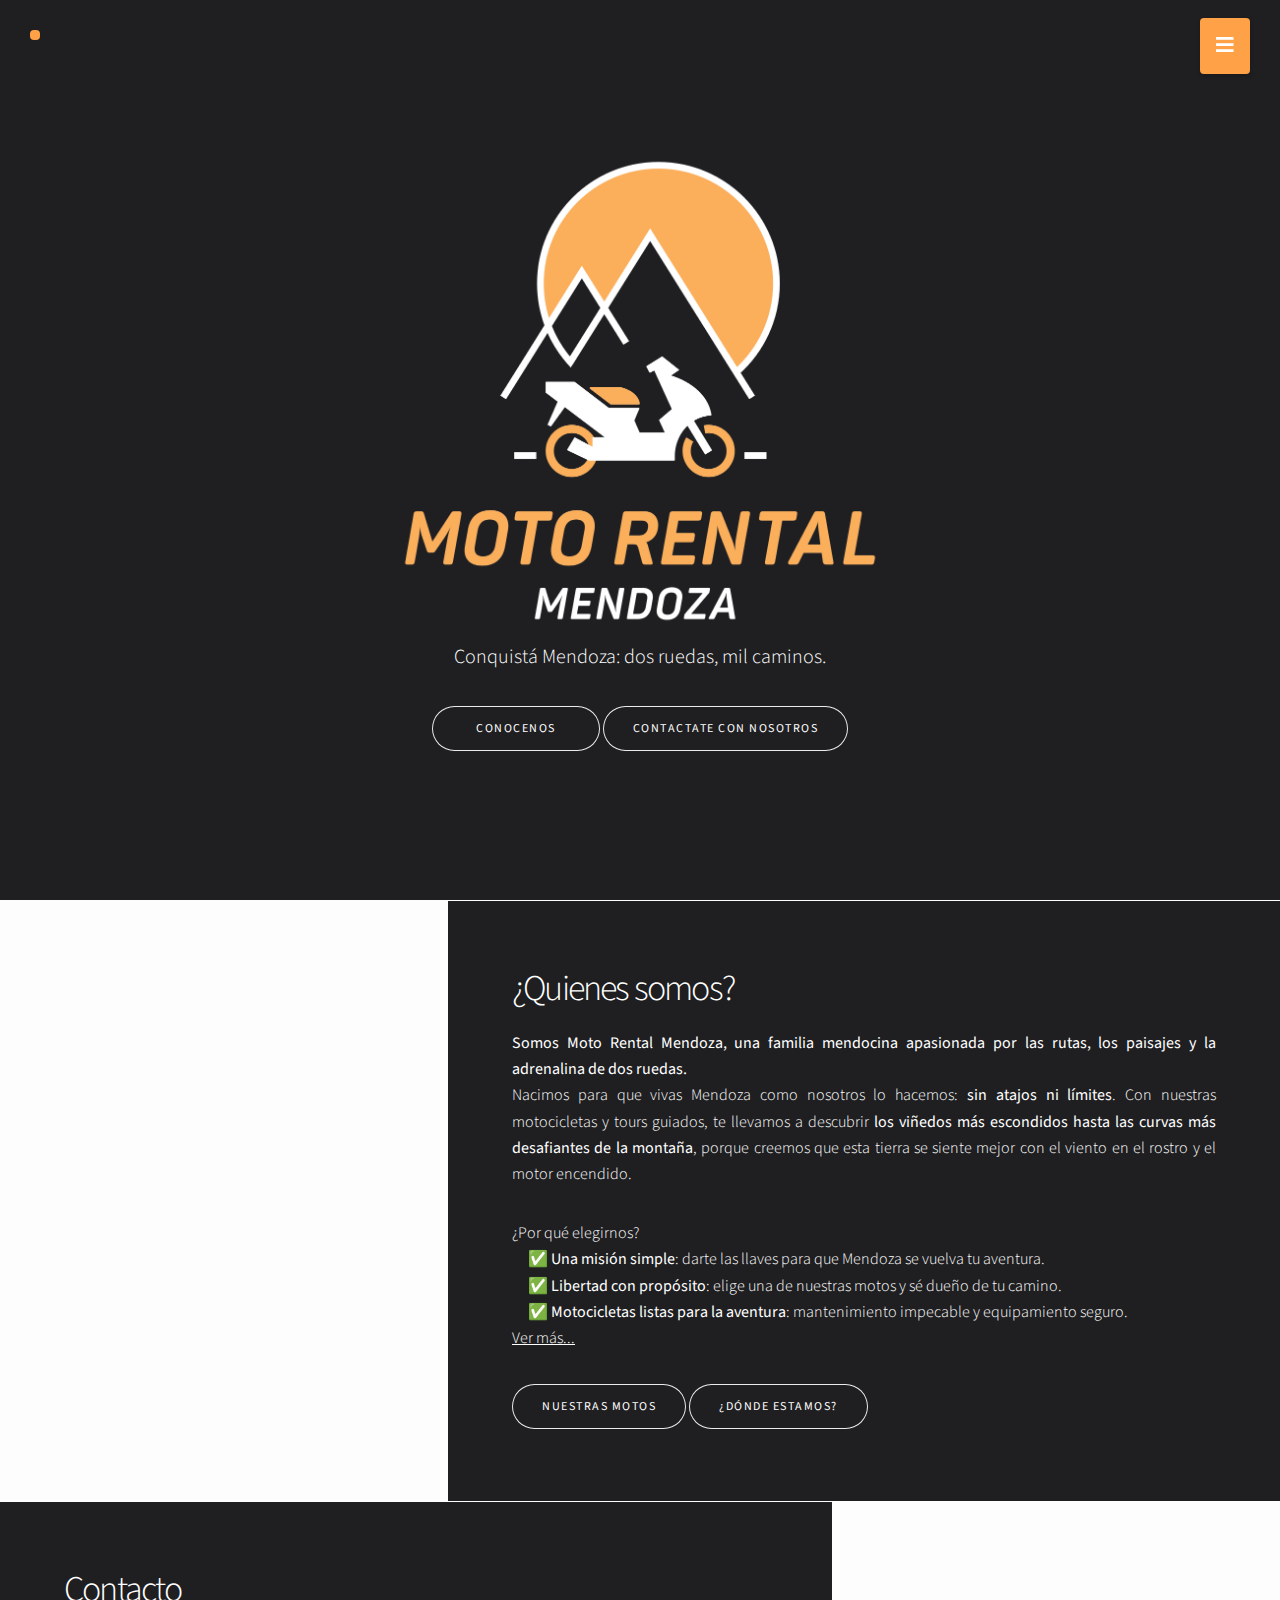
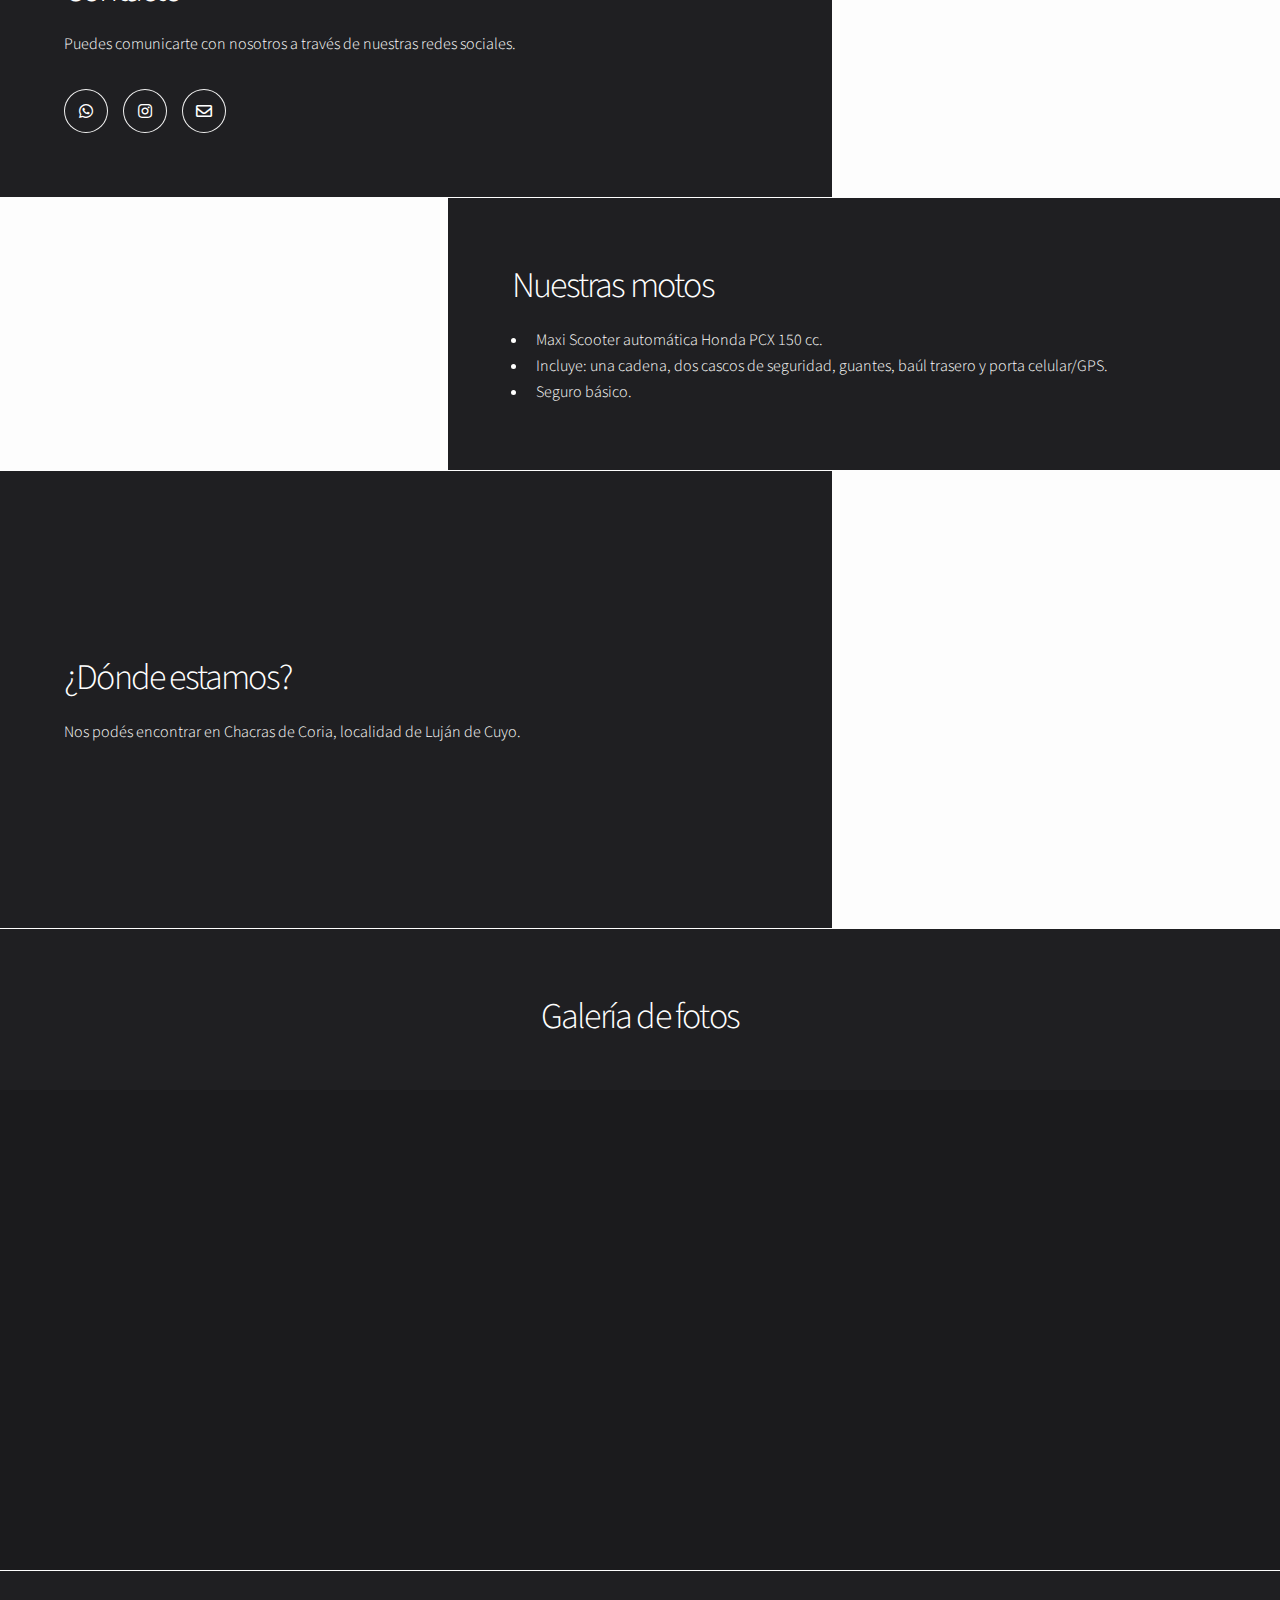
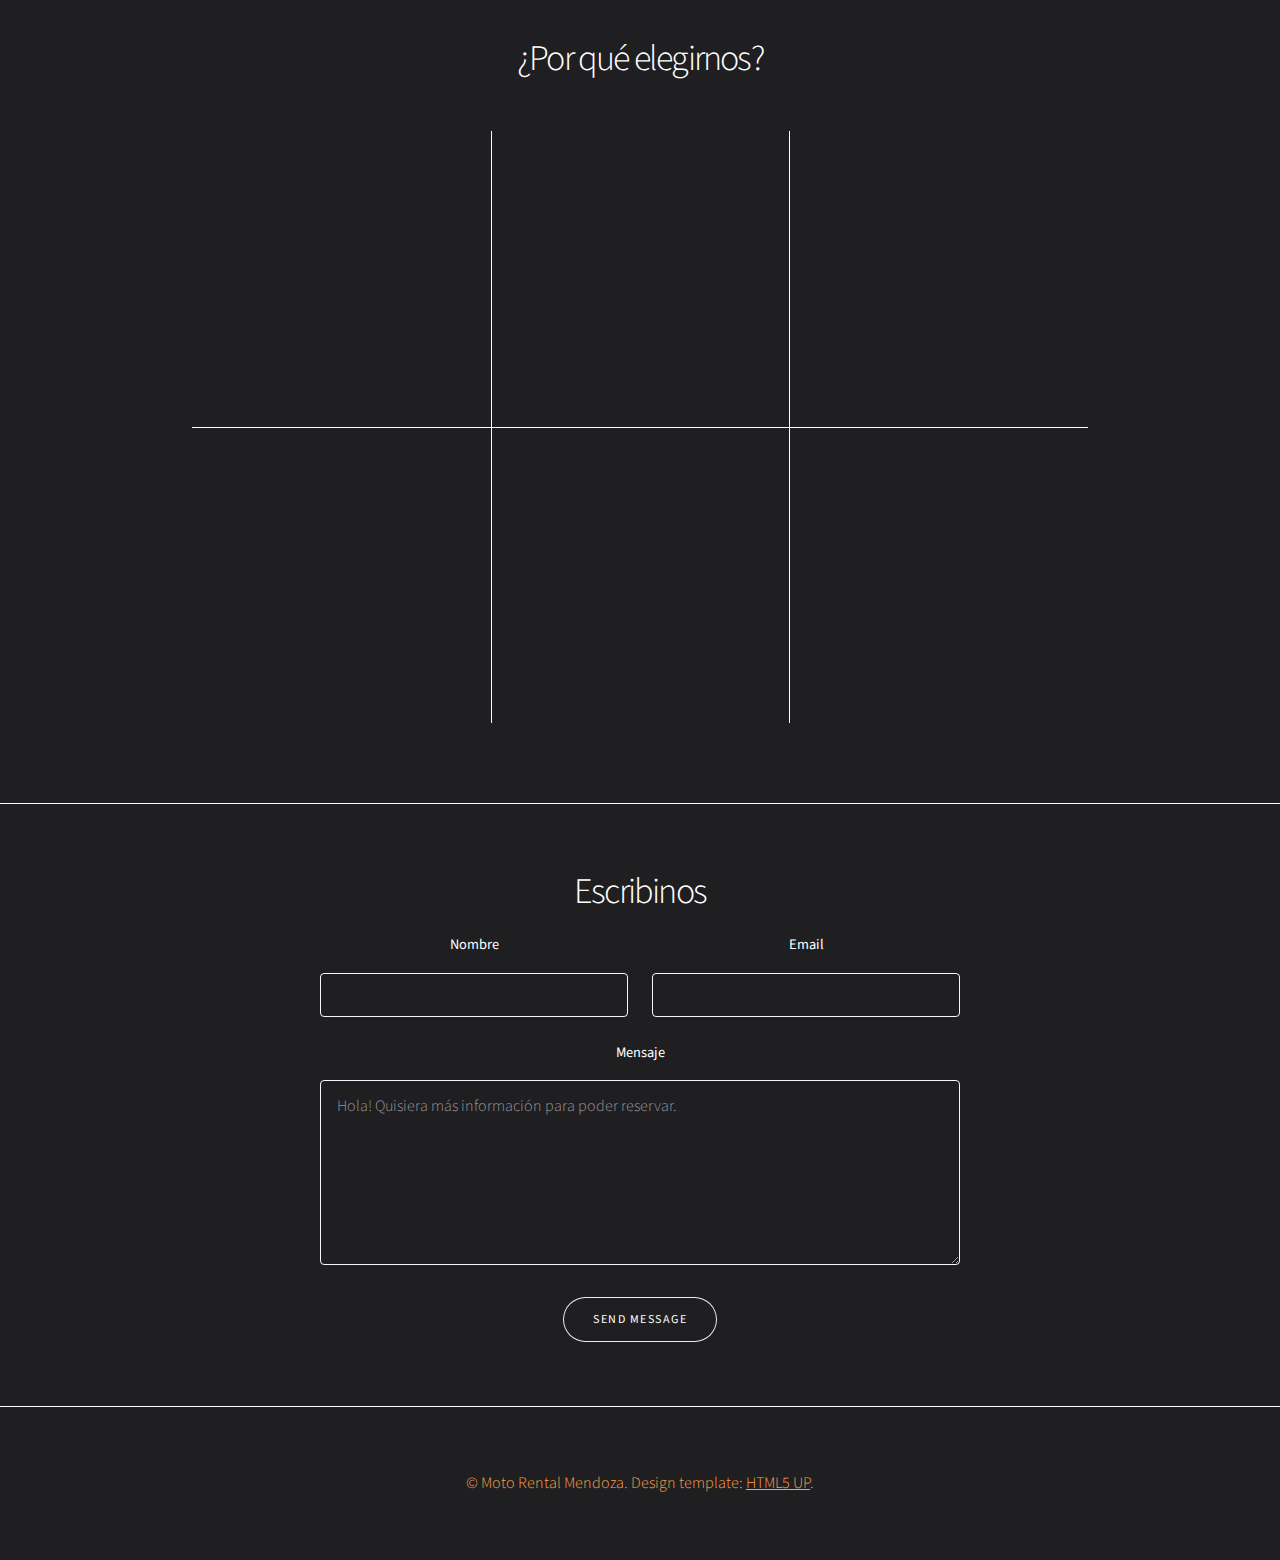
==== commit e7d42535: "[008] Cambio de botón Google translate" ====
--- a/index.html
+++ b/index.html
@@ -21,7 +21,11 @@
 
 		<script type="text/javascript">
 		function googleTranslateElementInit() {
-			new google.translate.TranslateElement({pageLanguage: 'es'}, 'google_translate_element');
+			new google.translate.TranslateElement({
+				pageLanguage: 'es',
+				includedLanguages: 'en,es,fr,de', // Add your desired languages here
+        		layout: google.translate.TranslateElement.InlineLayout.SIMPLE
+			}, 'google_translate_element');
 		}
 		</script>
 
@@ -116,7 +120,7 @@
 							</div>
 						</div>
 						<div class="image">
-							<img src="images/contacto.jpg" alt="" />
+							<img src="images/contacto.JPEG" alt="" />
 						</div>
 					</section>
 
--- a/assets/css/dropdown.css
+++ b/assets/css/dropdown.css
@@ -1,7 +1,7 @@
   .dropdown {
     position: fixed; /* Changed from float: left */
-    top: 20px;      /* Adjust distance from top */
-    right: 20px;    /* Adjust distance from right */
+    top: 30px;      /* Adjust distance from top */
+    right: 30px;    /* Adjust distance from right */
     z-index: 1000;  /* Ensure it stays on top */
   }
 
--- a/assets/css/google-translate.css
+++ b/assets/css/google-translate.css
@@ -4,83 +4,8 @@
     top: 0 !important;
     left: 0 !important;
     z-index: 9999 !important;
-    margin: 10px !important;
+    margin: 30px !important;
     padding: 5px 5px !important;
     background: #FFA147 !important;
     border-radius: 4px !important;
 }
-
-/* White text for all elements in the translate widget */
-#google_translate_element * {
-    color: rgb(0, 0, 0) !important;
-}
-
-/* Dropdown button styling */
-.goog-te-combo {
-    background: rgb(255, 252, 252) !important;
-    border: 1px solid #333 !important;
-    padding: 0px 0px 0px 10px !important;
-    border-radius: 3px !important;
-    margin: 0 !important;
-    appearance: none;
-    -webkit-appearance: none;
-    height: 30px;
-    width: 200px;
-}
-
-/* Dropdown options container */
-.goog-te-menu2 {
-    background: black !important;
-    border: 1px solid #444 !important;
-    box-shadow: 0 2px 10px rgba(0,0,0,0.3) !important;
-    min-width: 150px !important;
-}
-
-/* Individual dropdown items */
-.goog-te-menu2-item,
-.goog-te-menu2-item-selected {
-    background: black !important;
-    border-bottom: 1px solid #333 !important;
-    padding: 0 !important;
-    margin: 0 !important;
-}
-
-/* Dropdown item text */
-.goog-te-menu2-item div,
-.goog-te-menu2-item-selected div {
-    color: white !important;
-    padding: 8px 12px !important;
-    background: transparent !important;
-}
-
-/* Hover states */
-.goog-te-menu2-item:hover div {
-    background: #333 !important;
-}
-
-/* Selected item state */
-.goog-te-menu2-item-selected div {
-    background: #222 !important;
-}
-
-/* Dropdown scrollbar */
-.goog-te-menu2::-webkit-scrollbar {
-    width: 8px;
-    background: #1a1a1a;
-}
-
-.goog-te-menu2::-webkit-scrollbar-thumb {
-    background: #444;
-    border-radius: 4px;
-}
-
-/* Hide original text "Select Language" */
-.goog-te-menu-value span {
-    display: none !important;
-}
-
-/* Fix dropdown arrow color */
-.goog-te-menu-value span[style*='font-family: Material Icons'] {
-    color: white !important;
-    margin-left: 4px !important;
-}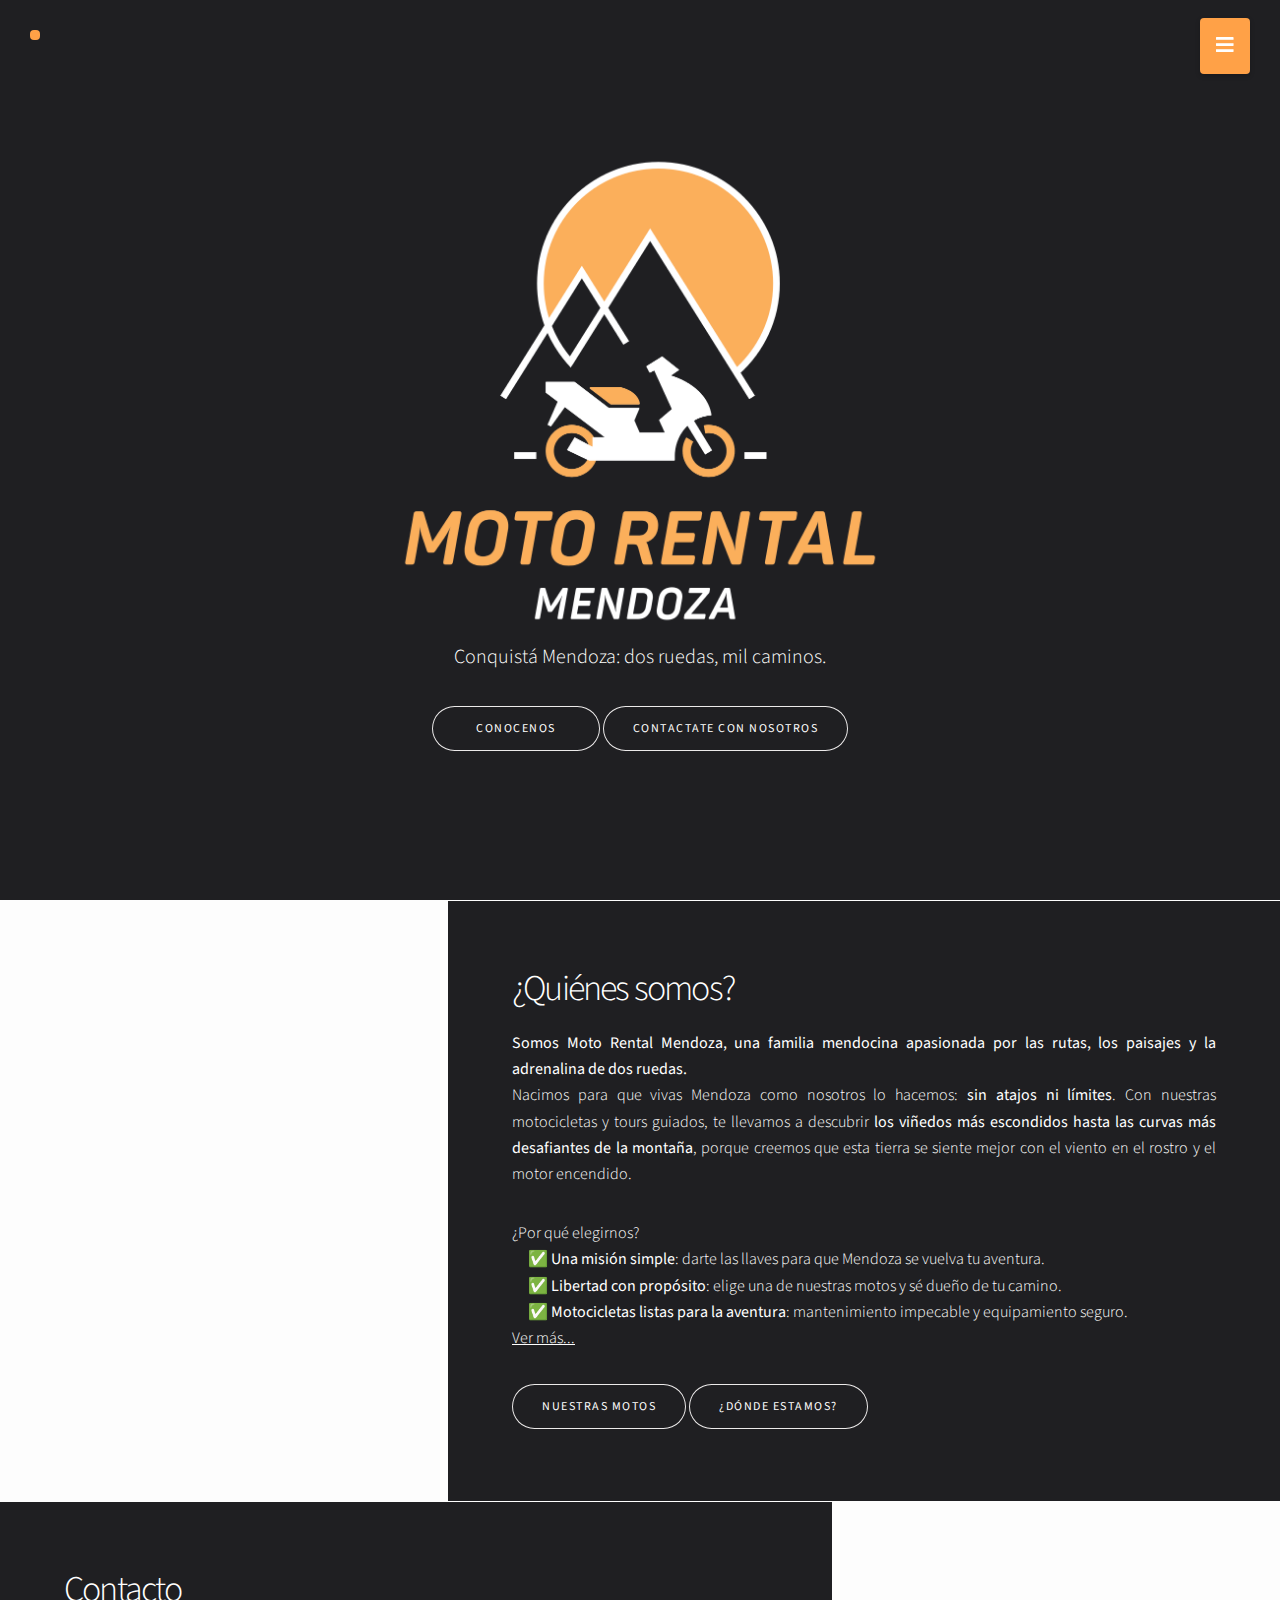
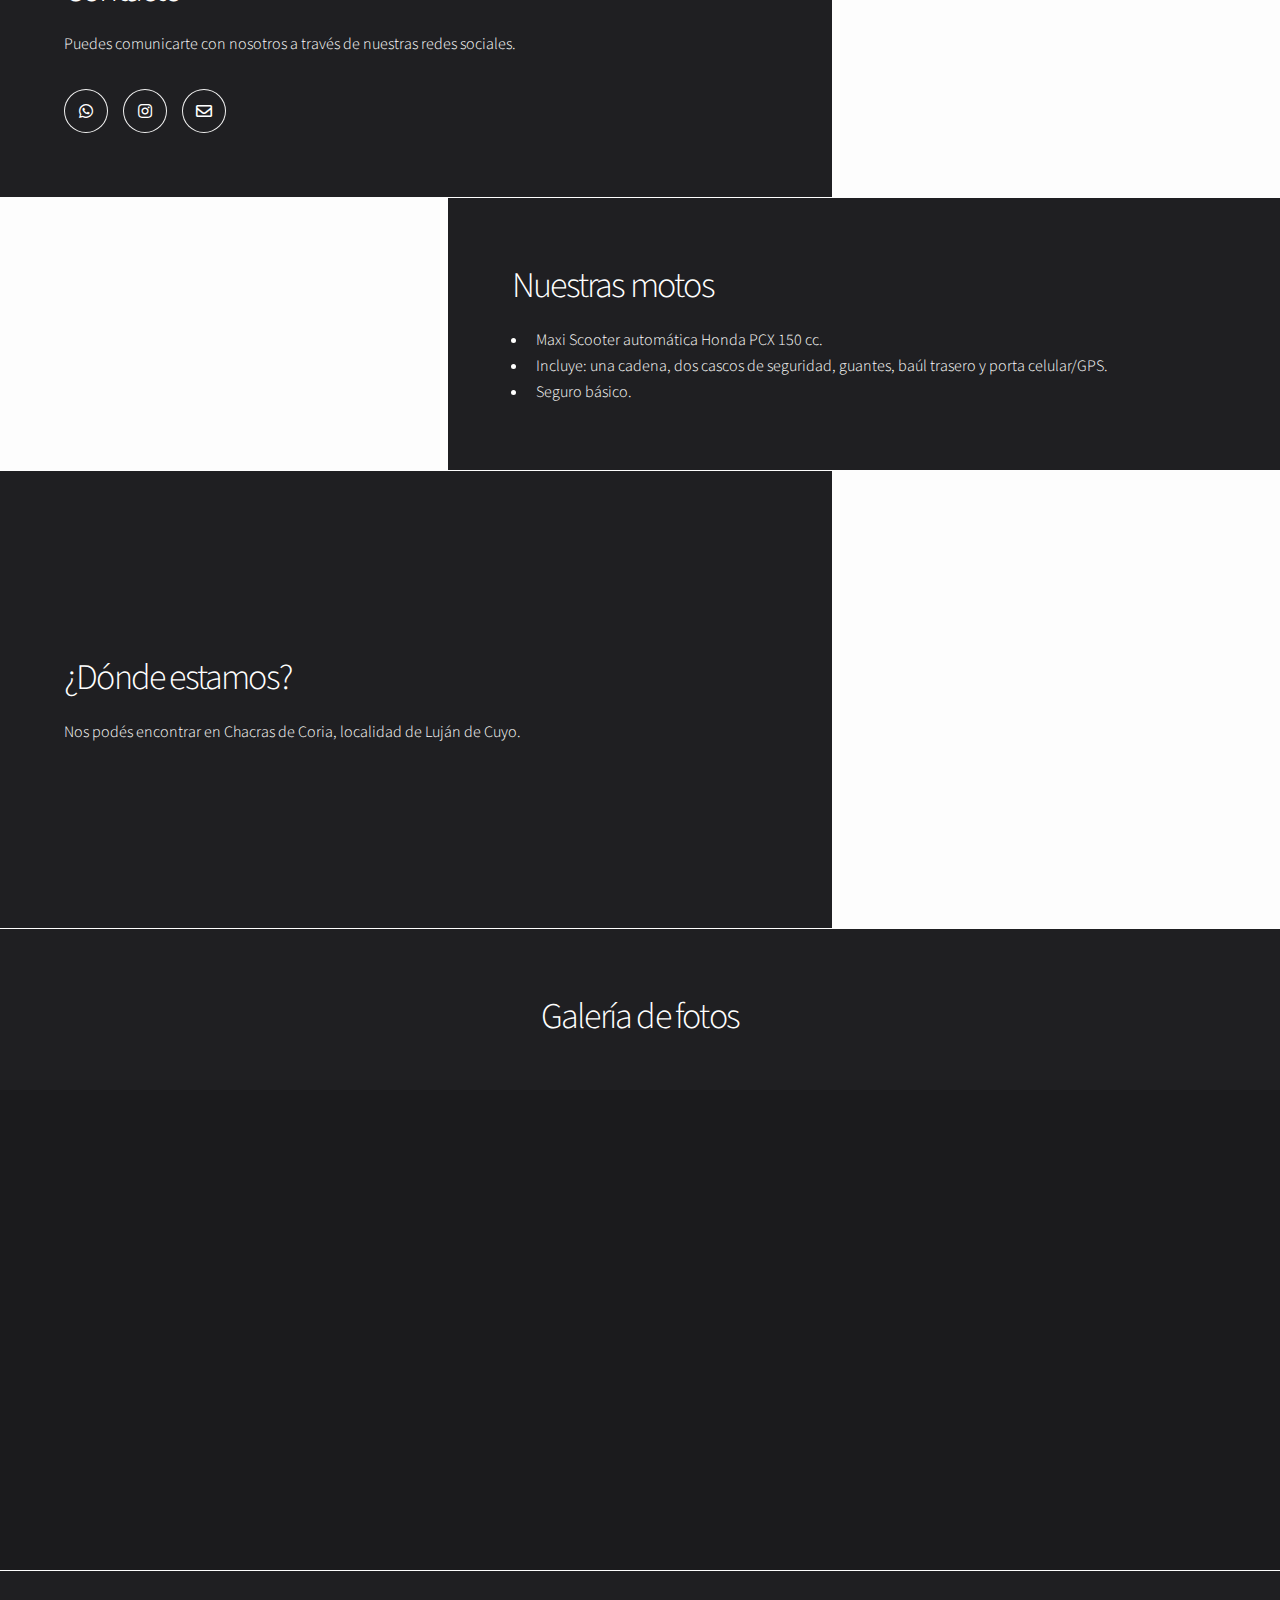
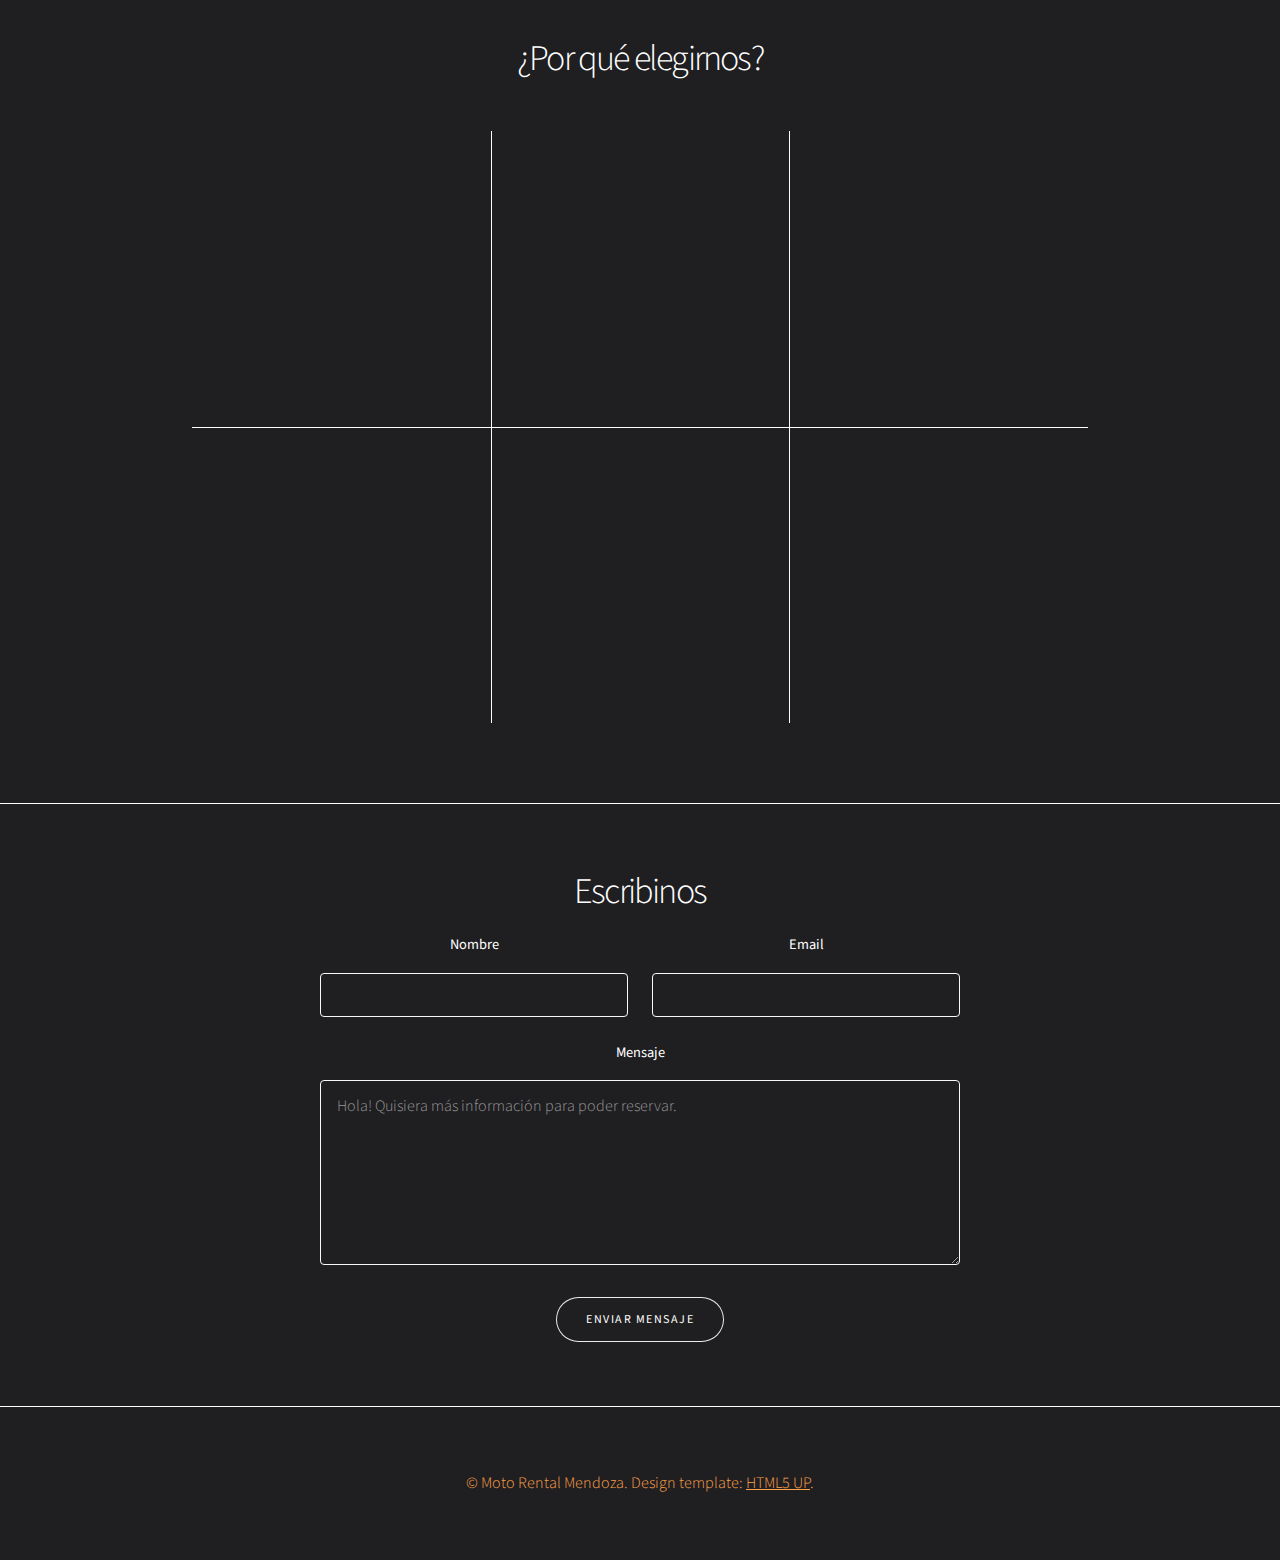
==== commit cfc464ce: "[011] Pequeñas correcciones y redirección a envío de mensaje correcto." ====
--- a/index.html
+++ b/index.html
@@ -81,7 +81,7 @@
 				<!-- Two -->
 					<section class="spotlight style1 orient-right content-align-left image-position-center onscroll-image-fade-in" id="about-us">
 						<div class="content">
-							<h2>¿Quienes somos?</h2>
+							<h2>¿Quiénes somos?</h2>
 							<p style="text-align: justify;"><strong>Somos Moto Rental Mendoza, una familia mendocina apasionada por las rutas, los paisajes y la adrenalina de dos ruedas.</strong>
 							<br/>
 							Nacimos para que vivas Mendoza como nosotros lo hacemos: <strong>sin atajos ni límites</strong>. Con nuestras motocicletas y tours guiados, te llevamos a descubrir <strong> los viñedos más escondidos hasta las curvas más desafiantes de la montaña</strong>, porque creemos que esta tierra se siente mejor con el viento en el rostro y el motor encendido.</p>
@@ -323,6 +323,7 @@
 							<h2>Escribinos</h2>
 							<form method="post" action="https://api.web3forms.com/submit">
 								<div class="fields">
+									<input type="hidden" name="redirect" value="https://motorentalmendoza.com/success.html">
 									<input type="hidden" name="access_key" value="56775632-533f-4ce9-8744-b5459cac34bf">
 									<div class="field half">
 										<label for="name">Nombre</label>
@@ -336,13 +337,25 @@
 										<label for="message">Mensaje</label>
 										<textarea placeholder="Hola! Quisiera más información para poder reservar." name="message" id="message" rows="6" required></textarea>
 									</div>
+									<input type="hidden" name="subject" value="">
 								</div>
 								<ul class="actions special">
-									<li><input type="submit" name="submit" id="submit" value="Send Message" /></li>
+									<li><input type="submit" name="submit" id="submit" value="Enviar mensaje" /></li>
 								</ul>
 							</form>
 						</div>
 					</section>
+					<script>
+						document.addEventListener("DOMContentLoaded", function () {
+							const nameInput = document.getElementById("name");
+							const subjectInput = document.querySelector("input[name='subject']");
+						
+							nameInput.addEventListener("input", function () {
+								subjectInput.value = `${nameInput.value} ha enviado un mensaje a través de la página web!`;
+							});
+						});
+					</script>
+						
 
 				<!-- Footer -->
 					<footer class="wrapper style1 align-center">
--- a/assets/css/dropdown.css
+++ b/assets/css/dropdown.css
@@ -60,8 +60,8 @@
 
   @media (max-width: 768px) {
     .dropdown {
-        top: 10px;
-        right: 10px;
+        top: 30px;
+        right: 30px;
     }
     .dropbtn {
         padding: 10px 12px !important;
--- a/assets/css/google-translate.css
+++ b/assets/css/google-translate.css
@@ -1,6 +1,6 @@
 /* Position and style the translate element */
 #google_translate_element {
-    position: fixed !important;
+    position: absolute !important;
     top: 0 !important;
     left: 0 !important;
     z-index: 9999 !important;
